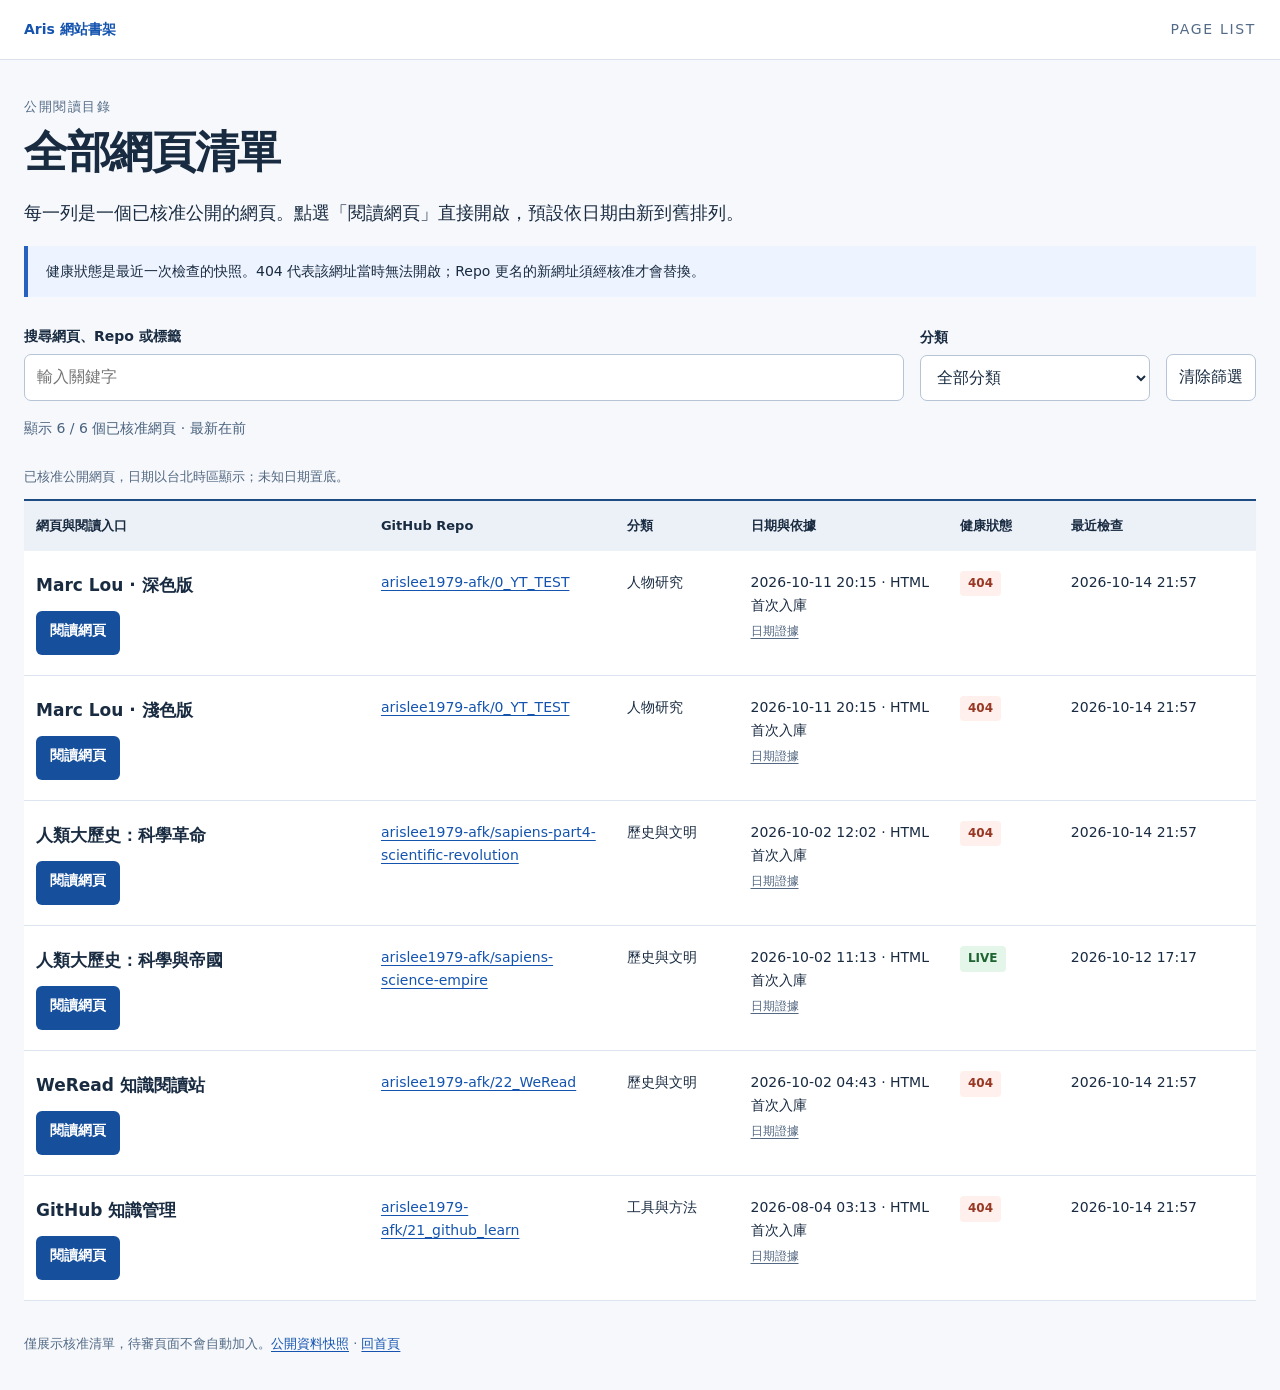
==== site/pages/index.html @ 9afb2fd7 "feat: publish approved Homer portal and readable page list" ====
<!doctype html>
<html lang="zh-Hant"><head><meta charset="utf-8"><meta name="viewport" content="width=device-width, initial-scale=1"><title>全部網頁清單 · Aris</title><meta name="description" content="Aris 已核准公開網頁清單。搜尋、分類與依日期排序的直接閱讀入口。"><link rel="stylesheet" href="list.css"><script src="list.js" defer></script></head>
<body><header><a class="brand" href="../">Aris 網站書架</a><span>PAGE LIST</span></header><main><p class="eyebrow">公開閱讀目錄</p><h1>全部網頁清單</h1><p class="intro">每一列是一個已核准公開的網頁。點選「閱讀網頁」直接開啟，預設依日期由新到舊排列。</p><p class="notice">健康狀態是最近一次檢查的快照。404 代表該網址當時無法開啟；Repo 更名的新網址須經核准才會替換。</p>
<form id="filters" role="search" hidden><div><label for="search">搜尋網頁、Repo 或標籤</label><input id="search" type="search" placeholder="輸入關鍵字" autocomplete="off"></div><div><label for="category">分類</label><select id="category"><option value="">全部分類</option><option value="人物研究">人物研究</option><option value="歷史與文明">歷史與文明</option><option value="工具與方法">工具與方法</option></select></div><button type="reset">清除篩選</button></form>
<p id="result-count" role="status" aria-live="polite">共 6 個已核准網頁 · 最新在前</p><noscript><p>所有網頁已列在下方；啟用 JavaScript 可使用搜尋與分類。</p></noscript>
<table><caption>已核准公開網頁，日期以台北時區顯示；未知日期置底。</caption><thead><tr><th scope="col">網頁與閱讀入口</th><th scope="col">GitHub Repo</th><th scope="col">分類</th><th scope="col">日期與依據</th><th scope="col">健康狀態</th><th scope="col">最近檢查</th></tr></thead><tbody><tr data-search="marc lou · 深色版 arislee1979-afk/0_yt_test 人物研究 0_yt_test" data-category="人物研究"><td data-label="網頁與閱讀入口"><span class="page-name">Marc Lou · 深色版</span><a class="read" href="https://arislee1979-afk.github.io/0_YT_TEST/topics/05_MarcLou/">閱讀網頁</a></td><td data-label="GitHub Repo"><a href="https://github.com/arislee1979-afk/0_YT_TEST">arislee1979-afk/0_YT_TEST</a></td><td data-label="分類">人物研究</td><td data-label="日期與依據">2026-10-11 20:15 · HTML 首次入庫<a class="date-source" href="https://github.com/arislee1979-afk/0_YT_TEST/commit/f6f92a53809fb03dbc75f42c75ab2aca6015bf27">日期證據</a></td><td data-label="健康狀態"><span class="badge broken">404</span></td><td data-label="最近檢查">2026-10-14 21:57</td></tr>
<tr data-search="marc lou · 淺色版 arislee1979-afk/0_yt_test 人物研究 0_yt_test" data-category="人物研究"><td data-label="網頁與閱讀入口"><span class="page-name">Marc Lou · 淺色版</span><a class="read" href="https://arislee1979-afk.github.io/0_YT_TEST/topics/05_MarcLou/index-light.html">閱讀網頁</a></td><td data-label="GitHub Repo"><a href="https://github.com/arislee1979-afk/0_YT_TEST">arislee1979-afk/0_YT_TEST</a></td><td data-label="分類">人物研究</td><td data-label="日期與依據">2026-10-11 20:15 · HTML 首次入庫<a class="date-source" href="https://github.com/arislee1979-afk/0_YT_TEST/commit/f6f92a53809fb03dbc75f42c75ab2aca6015bf27">日期證據</a></td><td data-label="健康狀態"><span class="badge broken">404</span></td><td data-label="最近檢查">2026-10-14 21:57</td></tr>
<tr data-search="人類大歷史：科學革命 arislee1979-afk/sapiens-part4-scientific-revolution 歷史與文明 sapiens-part4-scientific-revolution" data-category="歷史與文明"><td data-label="網頁與閱讀入口"><span class="page-name">人類大歷史：科學革命</span><a class="read" href="https://arislee1979-afk.github.io/sapiens-part4-scientific-revolution/">閱讀網頁</a></td><td data-label="GitHub Repo"><a href="https://github.com/arislee1979-afk/sapiens-part4-scientific-revolution">arislee1979-afk/sapiens-part4-scientific-revolution</a></td><td data-label="分類">歷史與文明</td><td data-label="日期與依據">2026-10-02 12:02 · HTML 首次入庫<a class="date-source" href="https://github.com/arislee1979-afk/sapiens-part4-scientific-revolution/commit/f8bca26d2fed0935986dd157a1d9cacaa3acb0af">日期證據</a></td><td data-label="健康狀態"><span class="badge broken">404</span></td><td data-label="最近檢查">2026-10-14 21:57</td></tr>
<tr data-search="人類大歷史：科學與帝國 arislee1979-afk/sapiens-science-empire 歷史與文明 sapiens-science-empire" data-category="歷史與文明"><td data-label="網頁與閱讀入口"><span class="page-name">人類大歷史：科學與帝國</span><a class="read" href="https://arislee1979-afk.github.io/sapiens-science-empire/">閱讀網頁</a></td><td data-label="GitHub Repo"><a href="https://github.com/arislee1979-afk/sapiens-science-empire">arislee1979-afk/sapiens-science-empire</a></td><td data-label="分類">歷史與文明</td><td data-label="日期與依據">2026-10-02 11:13 · HTML 首次入庫<a class="date-source" href="https://github.com/arislee1979-afk/sapiens-science-empire/commit/c4164cab930c4033fac305747f57aa6f249437af">日期證據</a></td><td data-label="健康狀態"><span class="badge live">LIVE</span></td><td data-label="最近檢查">2026-10-12 17:17</td></tr>
<tr data-search="weread 知識閱讀站 arislee1979-afk/22_weread 歷史與文明 22_weread" data-category="歷史與文明"><td data-label="網頁與閱讀入口"><span class="page-name">WeRead 知識閱讀站</span><a class="read" href="https://arislee1979-afk.github.io/22_WeRead/">閱讀網頁</a></td><td data-label="GitHub Repo"><a href="https://github.com/arislee1979-afk/22_WeRead">arislee1979-afk/22_WeRead</a></td><td data-label="分類">歷史與文明</td><td data-label="日期與依據">2026-10-02 04:43 · HTML 首次入庫<a class="date-source" href="https://github.com/arislee1979-afk/22_WeRead/commit/1f5d7df08e00f5a6edb0f6ac78481fff6931fe77">日期證據</a></td><td data-label="健康狀態"><span class="badge broken">404</span></td><td data-label="最近檢查">2026-10-14 21:57</td></tr>
<tr data-search="github 知識管理 arislee1979-afk/21_github_learn 工具與方法 21_github_learn" data-category="工具與方法"><td data-label="網頁與閱讀入口"><span class="page-name">GitHub 知識管理</span><a class="read" href="https://arislee1979-afk.github.io/21_github_learn/">閱讀網頁</a></td><td data-label="GitHub Repo"><a href="https://github.com/arislee1979-afk/21_github_learn">arislee1979-afk/21_github_learn</a></td><td data-label="分類">工具與方法</td><td data-label="日期與依據">2026-08-04 03:13 · HTML 首次入庫<a class="date-source" href="https://github.com/arislee1979-afk/21_github_learn/commit/5637c68a1af1936934fce58467bfdb6370991858">日期證據</a></td><td data-label="健康狀態"><span class="badge broken">404</span></td><td data-label="最近檢查">2026-10-14 21:57</td></tr></tbody></table><p id="empty" hidden>找不到符合條件的網頁，請調整關鍵字或分類。</p><footer>僅展示核准清單，待審頁面不會自動加入。<a href="../sites.json">公開資料快照</a> · <a href="../">回首頁</a></footer></main></body></html>
---- site/pages/list.css ----
*{box-sizing:border-box}body{margin:0;background:#f6f8fb;color:#192b41;font-family:system-ui,-apple-system,"Noto Sans TC",sans-serif;line-height:1.65}a{color:#1454af;text-underline-offset:3px}a:focus-visible,input:focus-visible,select:focus-visible,button:focus-visible{outline:3px solid #ffb53b;outline-offset:3px}[hidden]{display:none!important}header{background:#fff;border-bottom:1px solid #d9e1ed;padding:18px max(24px,calc((100vw - 1280px)/2));display:flex;justify-content:space-between;gap:16px;font-size:14px}.brand{font-weight:750;text-decoration:none}header span,.eyebrow{color:#536b87;letter-spacing:.12em}main{max-width:1328px;margin:auto;padding:36px 24px}h1{font-size:clamp(30px,4vw,44px);line-height:1.2;margin:8px 0 20px;letter-spacing:-.03em}.eyebrow{margin:0;font-size:13px}.intro{font-size:18px;max-width:860px}.notice{padding:14px 18px;background:#edf3ff;border-left:4px solid #2761c0;font-size:14px}form{display:grid;grid-template-columns:1fr 230px auto;gap:16px;align-items:end;margin:28px 0 16px}label{display:block;font-weight:650;font-size:14px;margin-bottom:6px}input,select,button{font:inherit;min-height:46px;border:1px solid #b6c4d6;border-radius:7px;background:white;padding:9px 12px;color:inherit}input,select{width:100%}button{cursor:pointer}#result-count{font-size:14px;color:#49617e}table{border-collapse:collapse;width:100%;background:white;table-layout:fixed;border-top:2px solid #1e4b82}caption{text-align:left;font-size:13px;color:#526781;padding:12px 0}th{text-align:left;background:#ecf1f8;padding:14px 12px;font-size:13px}td{border-bottom:1px solid #dce4ef;padding:20px 12px;vertical-align:top;overflow-wrap:anywhere;font-size:14px}th:first-child{width:28%}th:nth-child(2){width:20%}th:nth-child(3){width:10%}th:nth-child(4){width:17%}th:nth-child(5){width:9%}th:nth-child(6){width:16%}.page-name{font-size:17px;font-weight:750;display:block;margin-bottom:12px}.read{display:inline-block;background:#164f9c;color:white;border-radius:6px;padding:8px 14px;text-decoration:none;font-weight:650;min-height:44px}.date-source{display:block;font-size:12px;color:#526781;margin-top:5px}.badge{display:inline-block;border-radius:4px;padding:3px 8px;font-weight:750;font-size:12px;background:#eff1f5;color:#42536a}.badge.live{background:#e4f5e9;color:#1d6431}.badge.broken{background:#fff0ed;color:#983824}footer{margin-top:32px;font-size:13px;color:#536b87}#empty{padding:32px;background:white;border:1px solid #dce4ef}@media(max-width:700px){header{padding:16px 20px}main{padding:28px 20px}form{grid-template-columns:1fr;gap:12px}button{justify-self:start}.intro{font-size:16px}table,tbody{display:block}thead{position:absolute;width:1px;height:1px;overflow:hidden;clip-path:inset(50%)}tr{display:grid;grid-template-columns:1fr 1fr;border-bottom:1px solid #c9d5e5;padding:18px 16px;gap:14px;background:white}td{display:block;border:0;padding:0;font-size:13px;min-width:0}td::before{content:attr(data-label);display:block;color:#5b708c;font-size:12px;margin-bottom:4px}td:first-child,td:nth-child(2){grid-column:1/-1}td:first-child::before{display:none}.page-name{font-size:18px}.read{padding:9px 16px}caption{display:block}table{border-top:2px solid #1e4b82}.notice{padding:12px 14px}footer{line-height:1.9}}
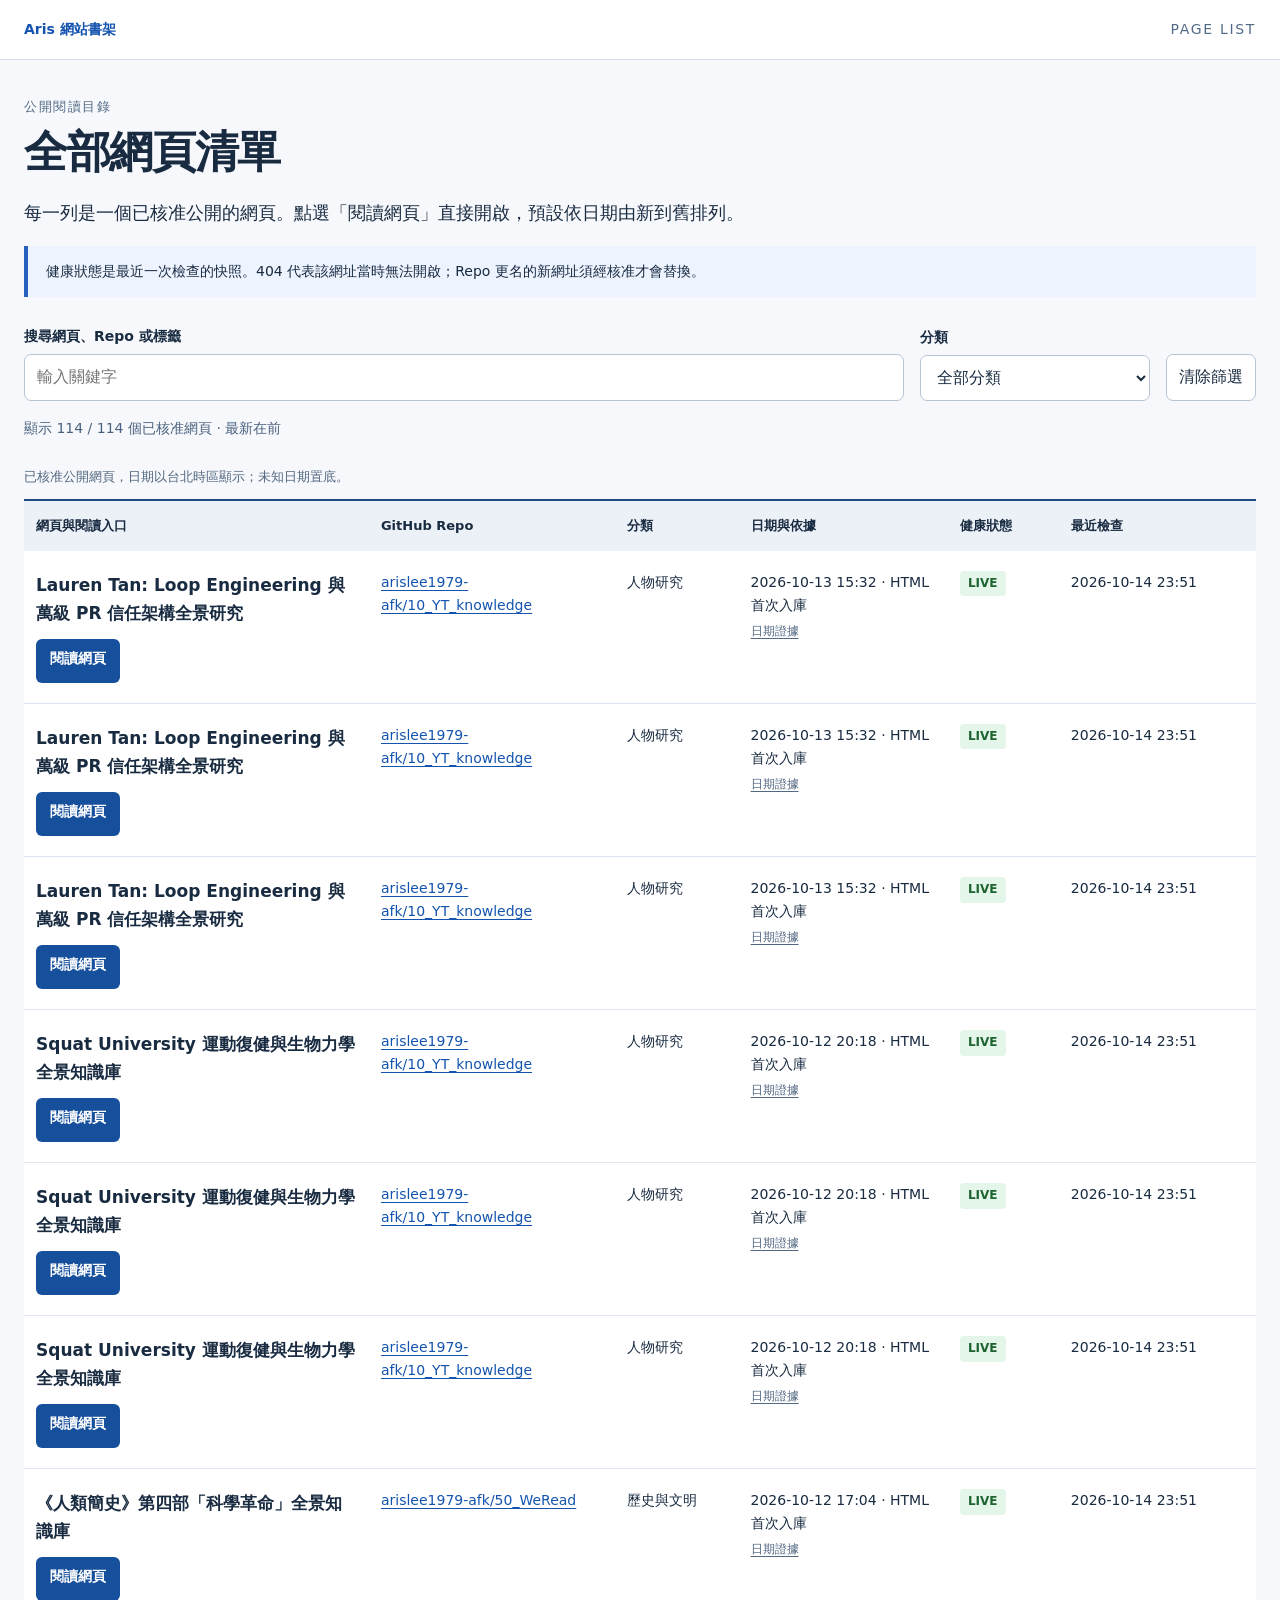
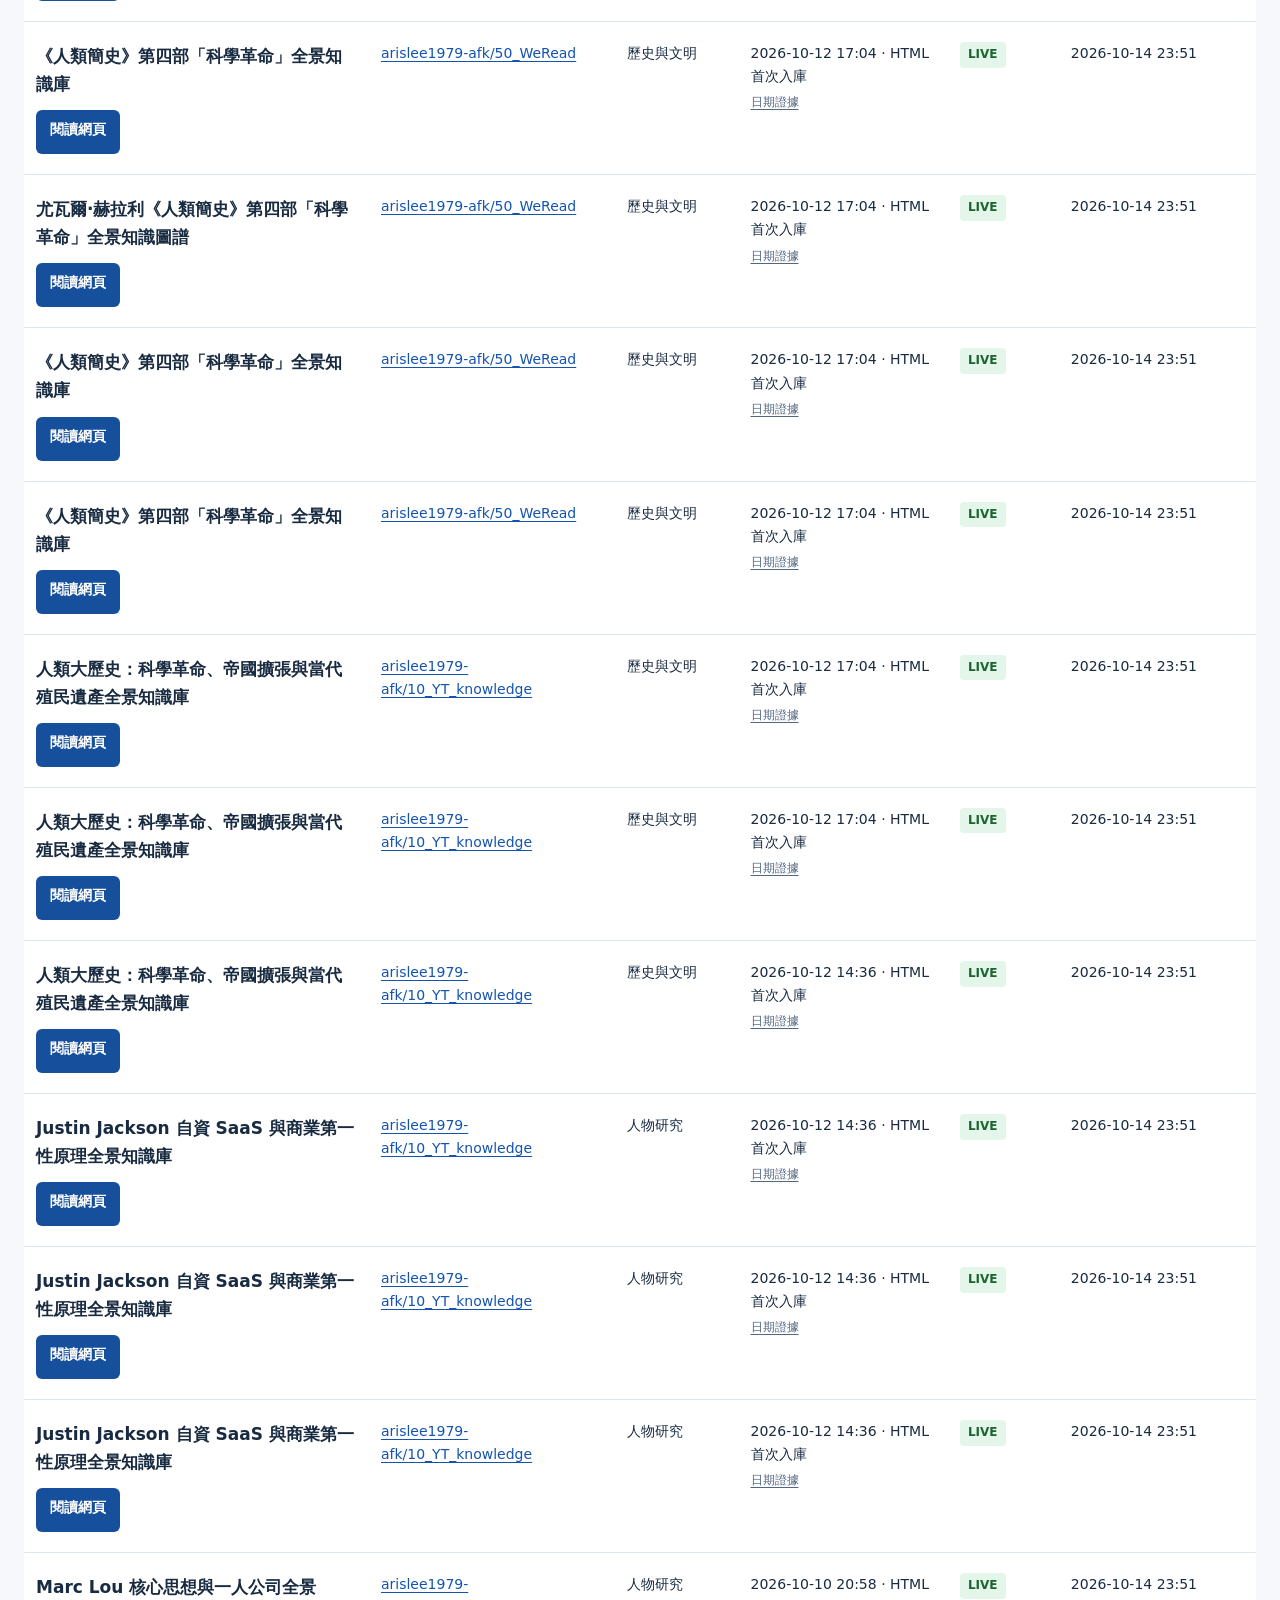
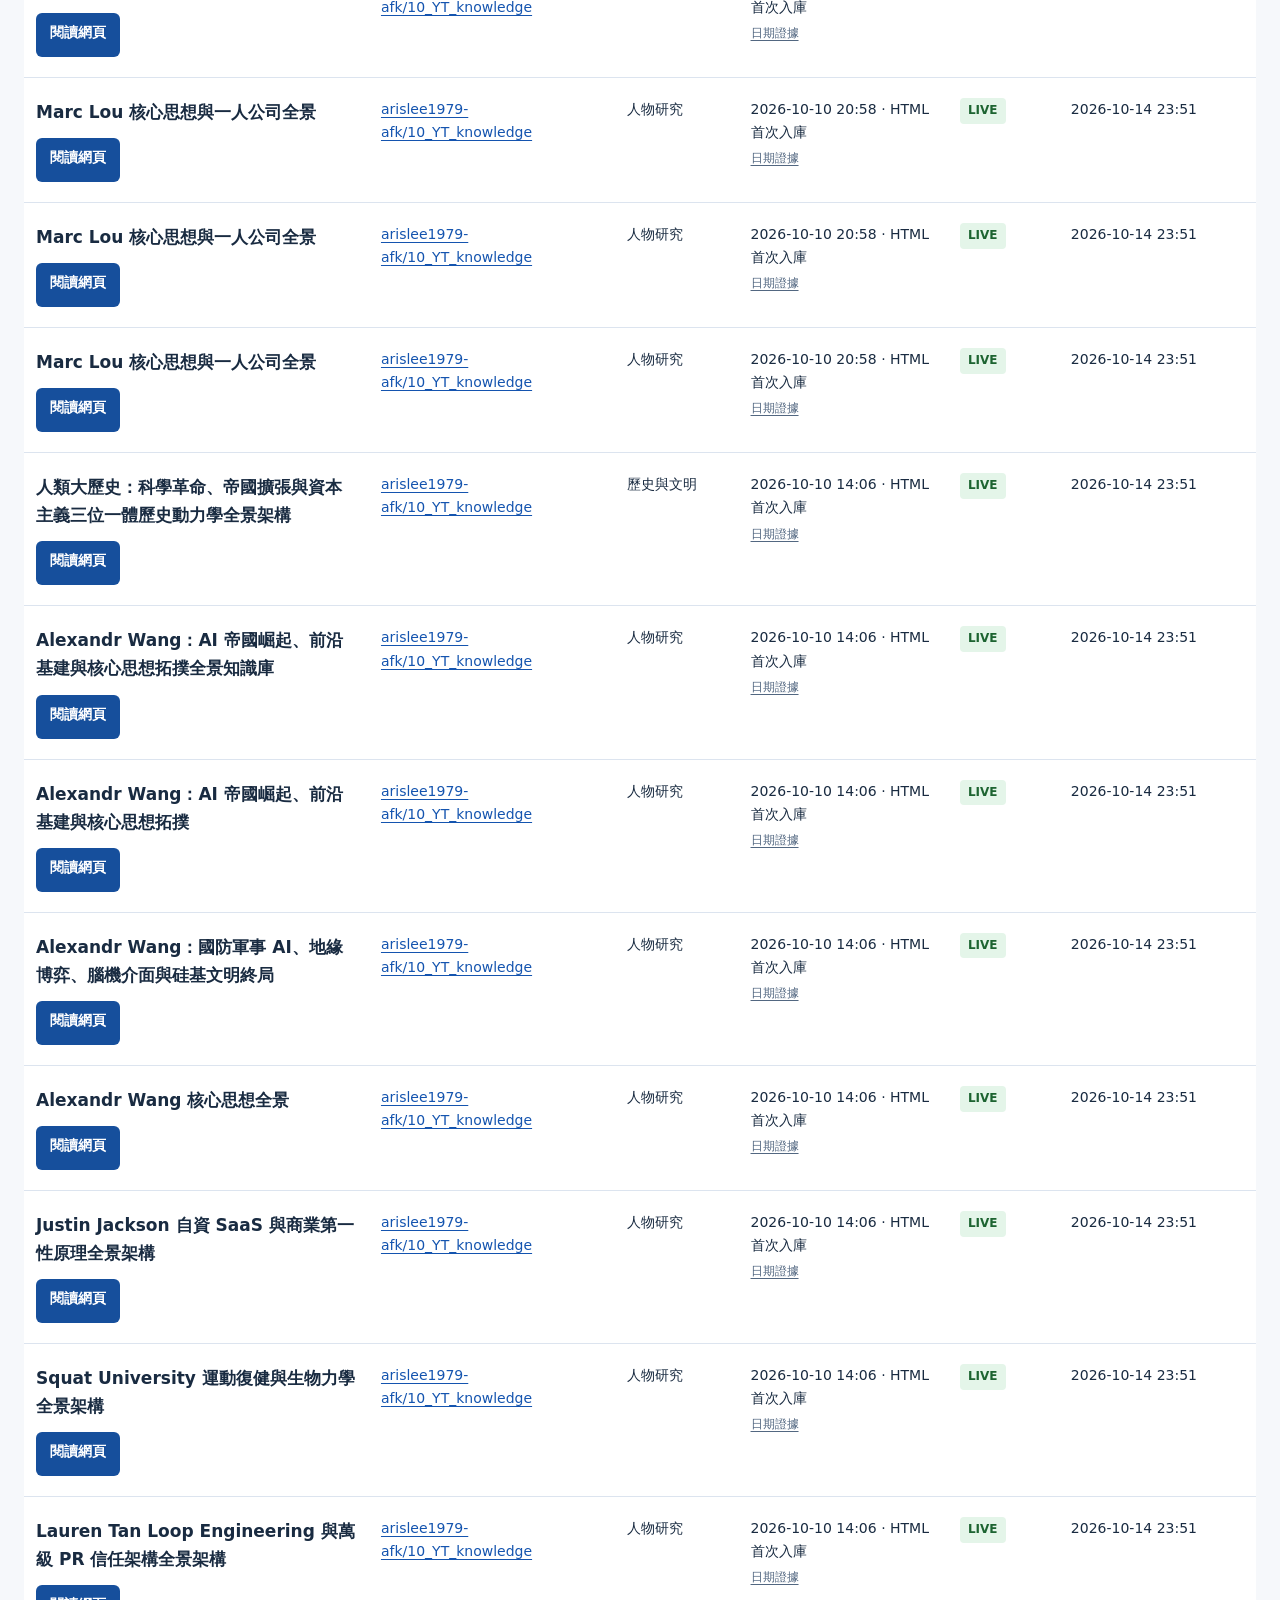
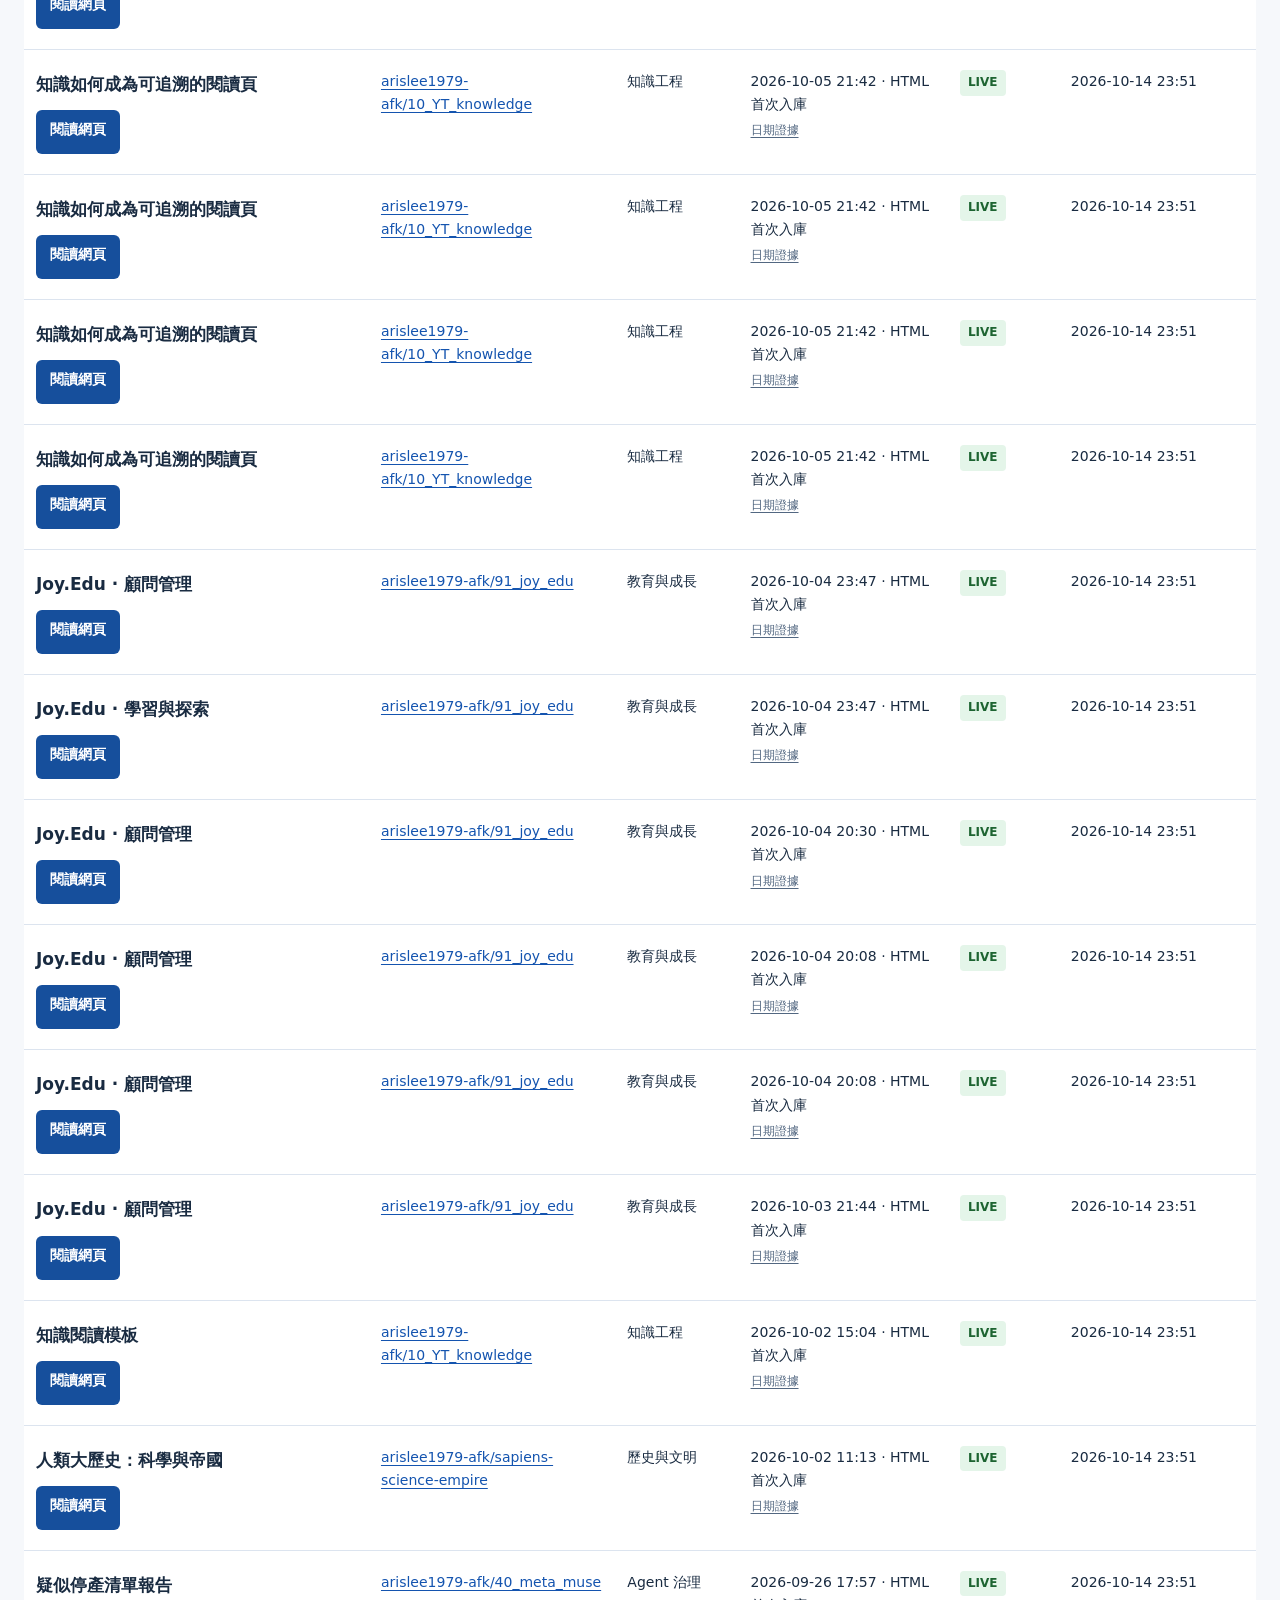
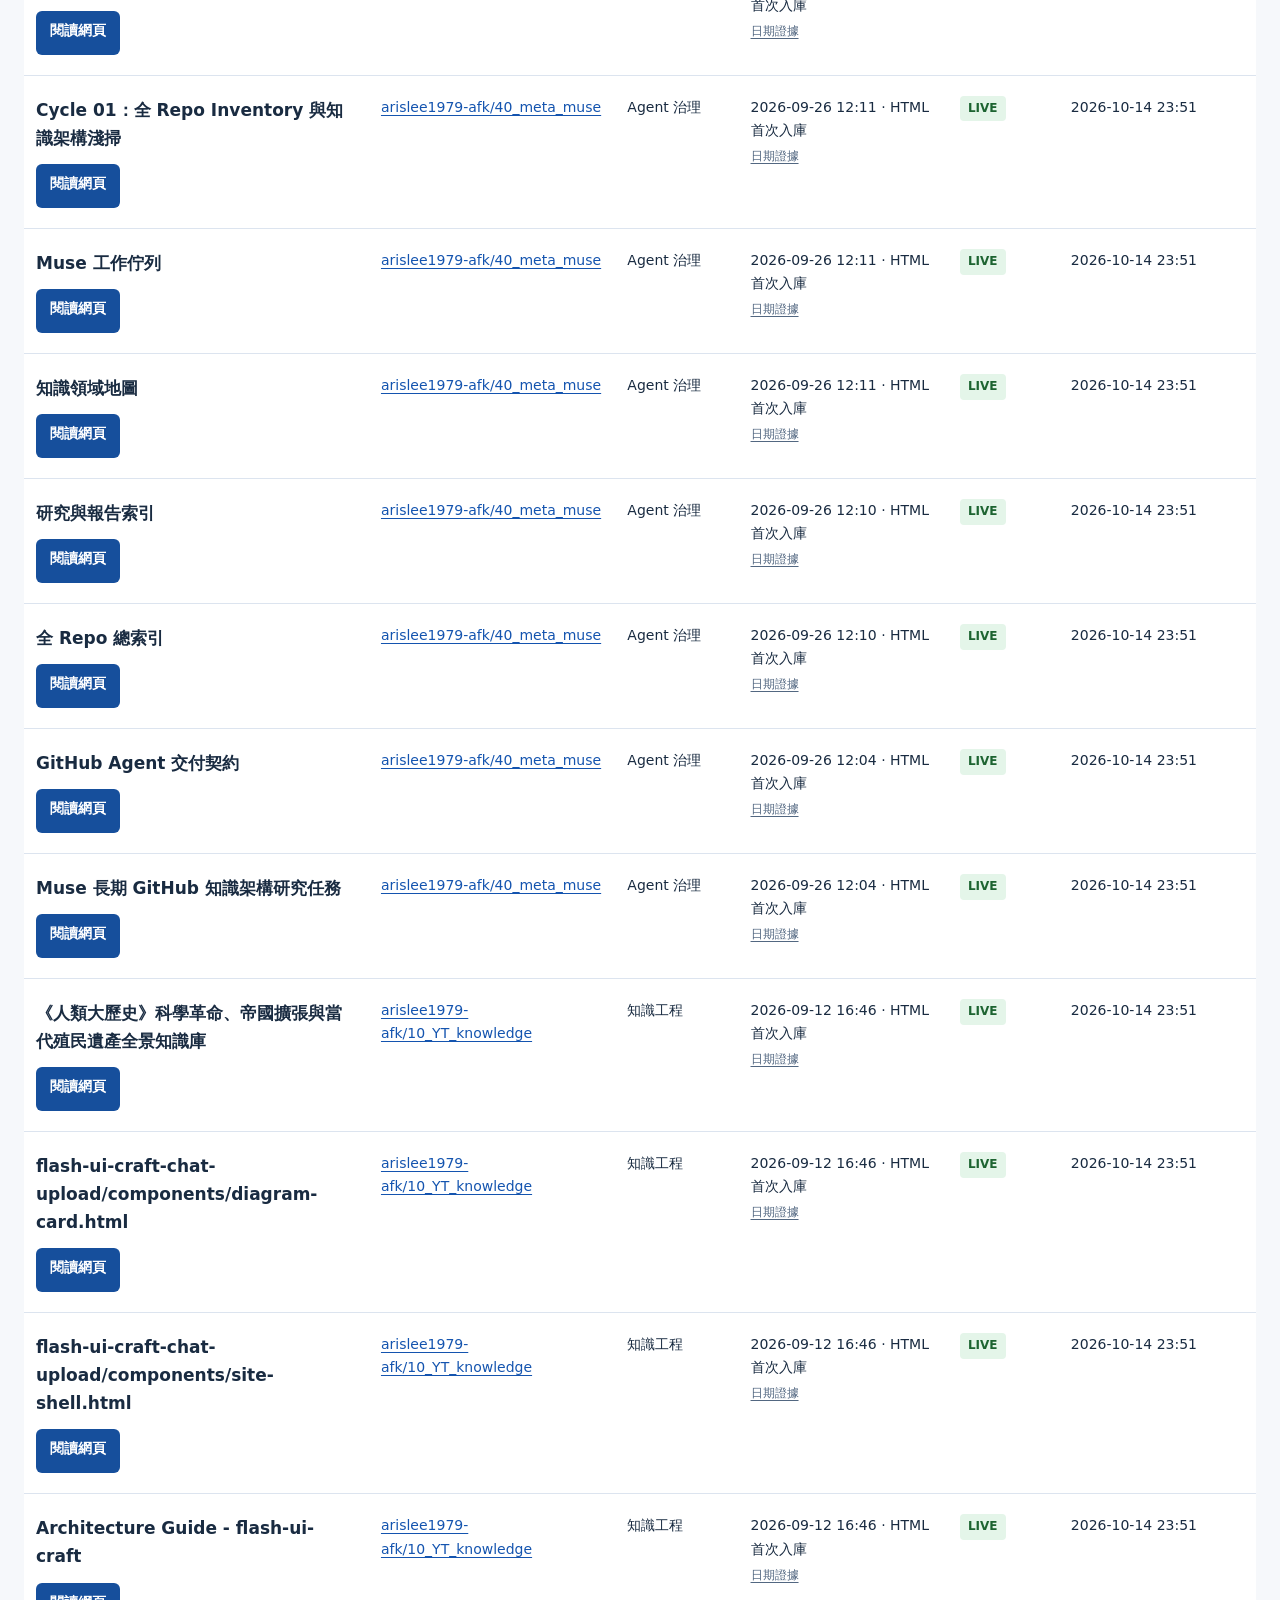
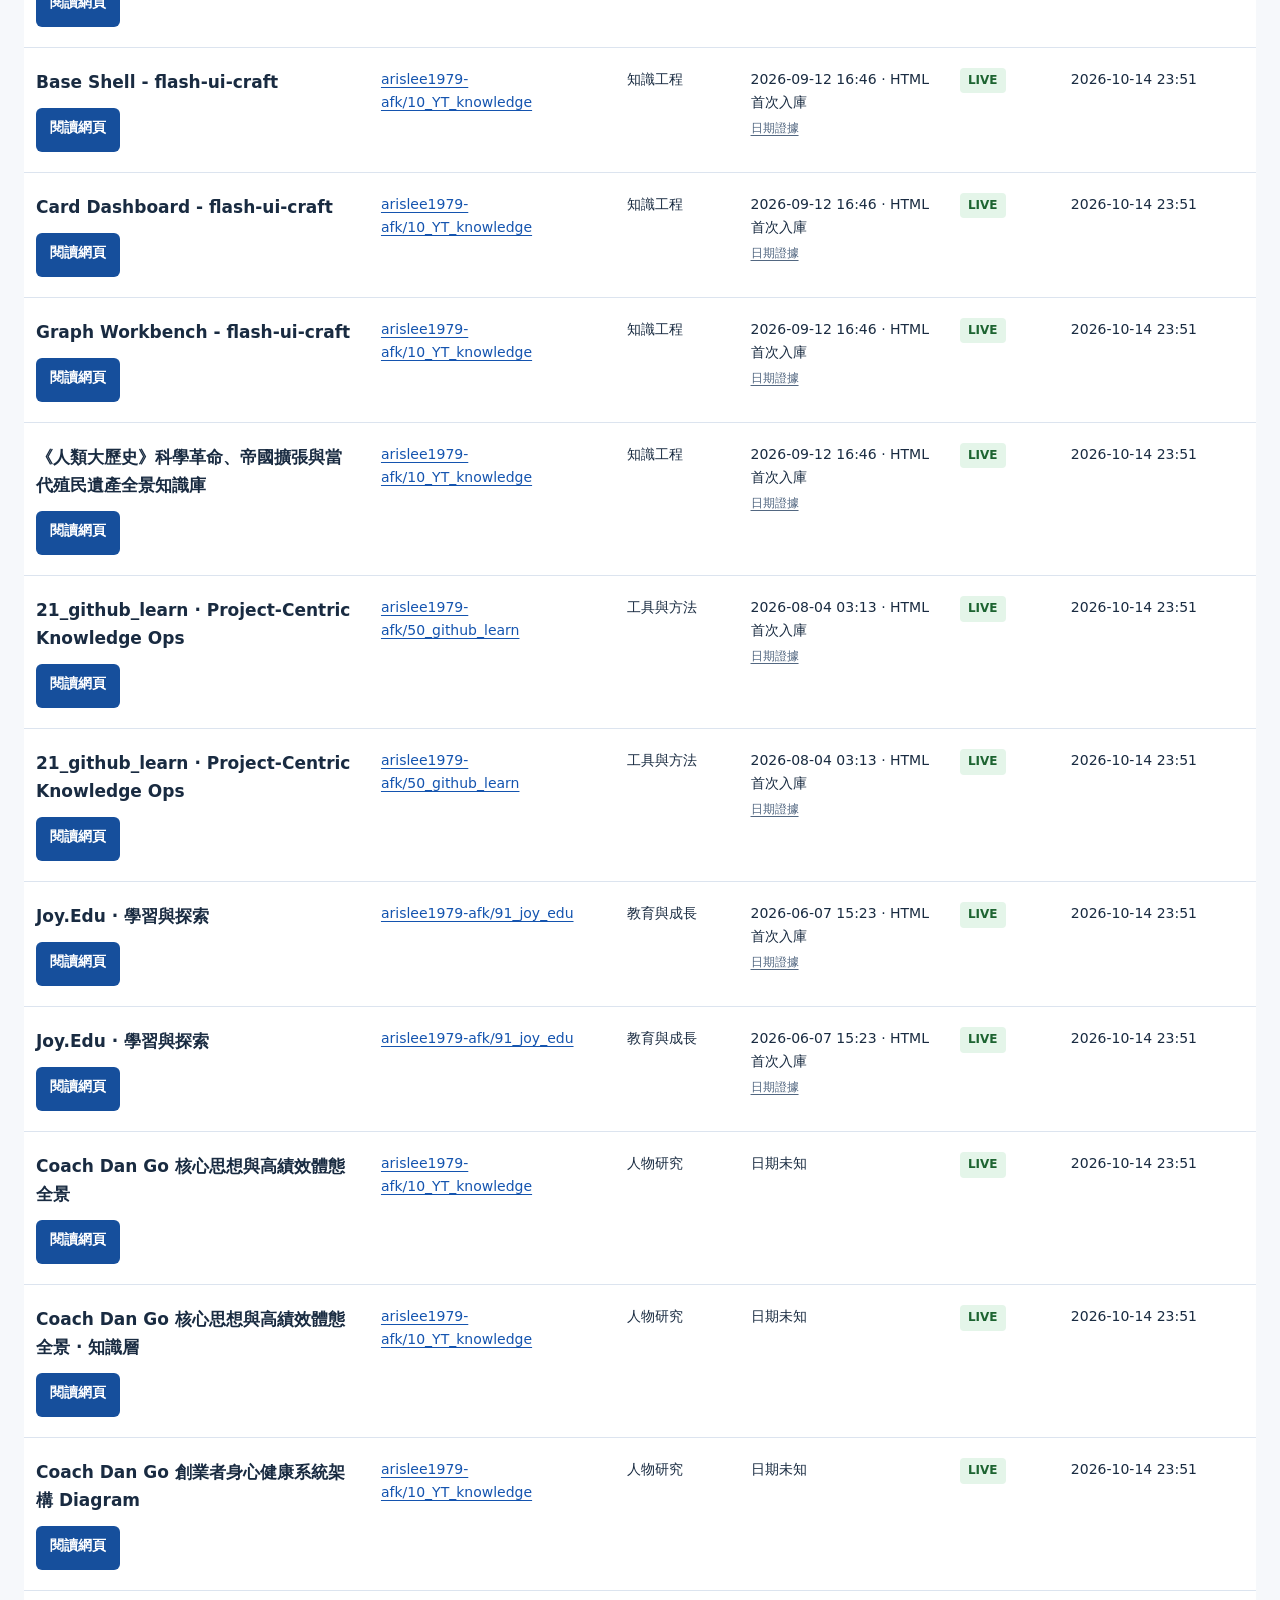
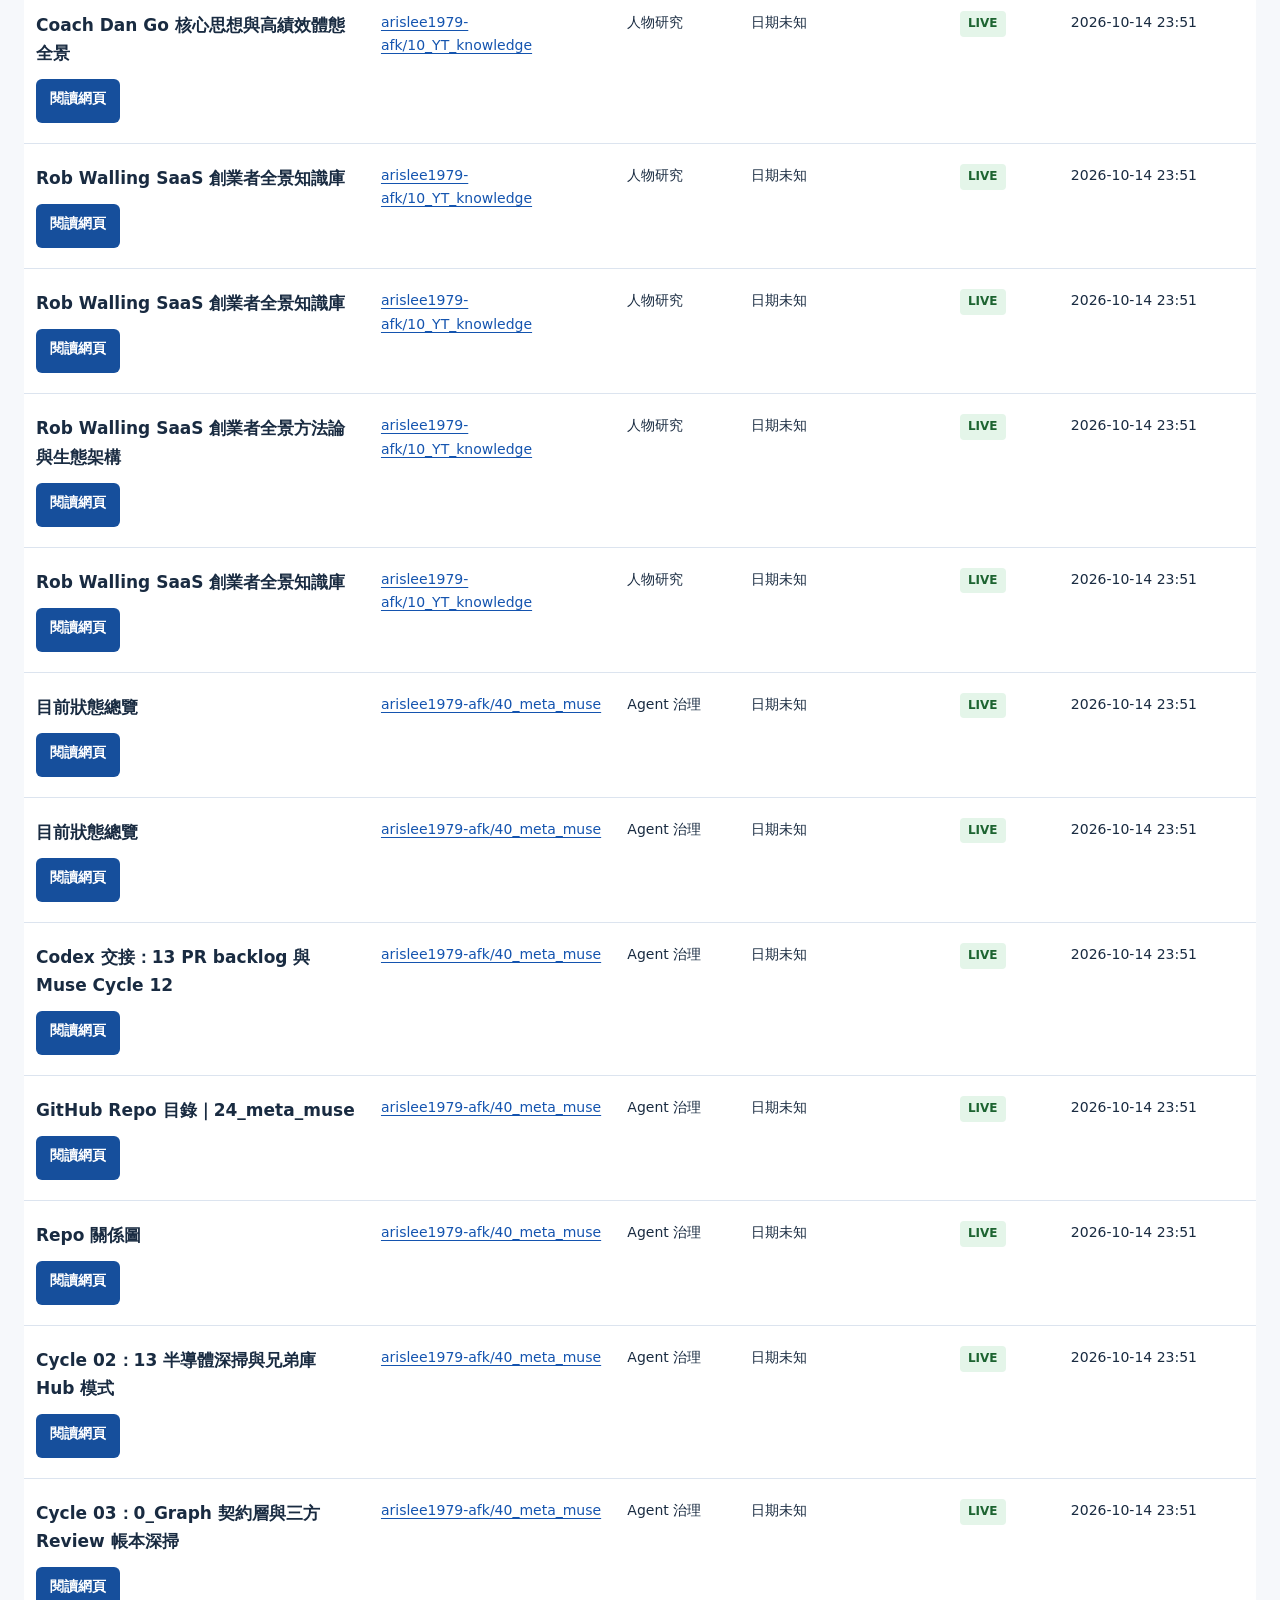
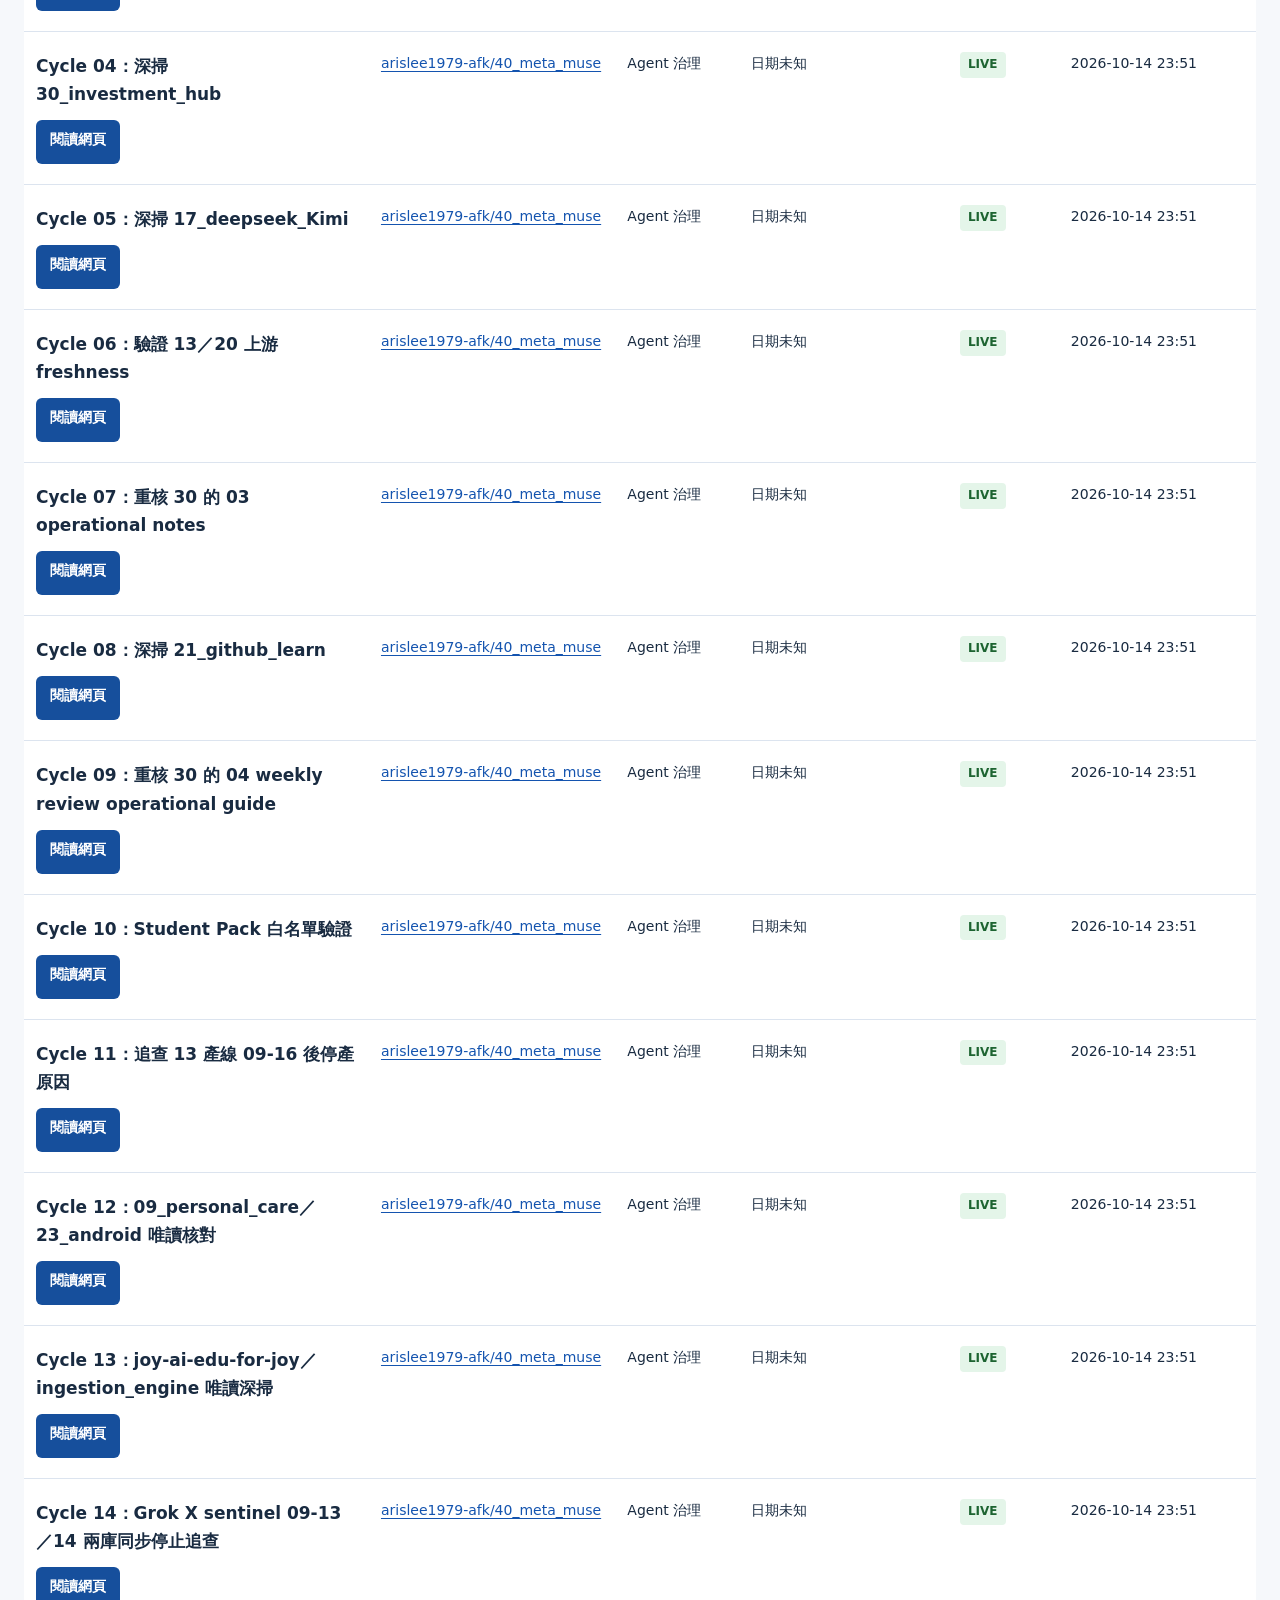
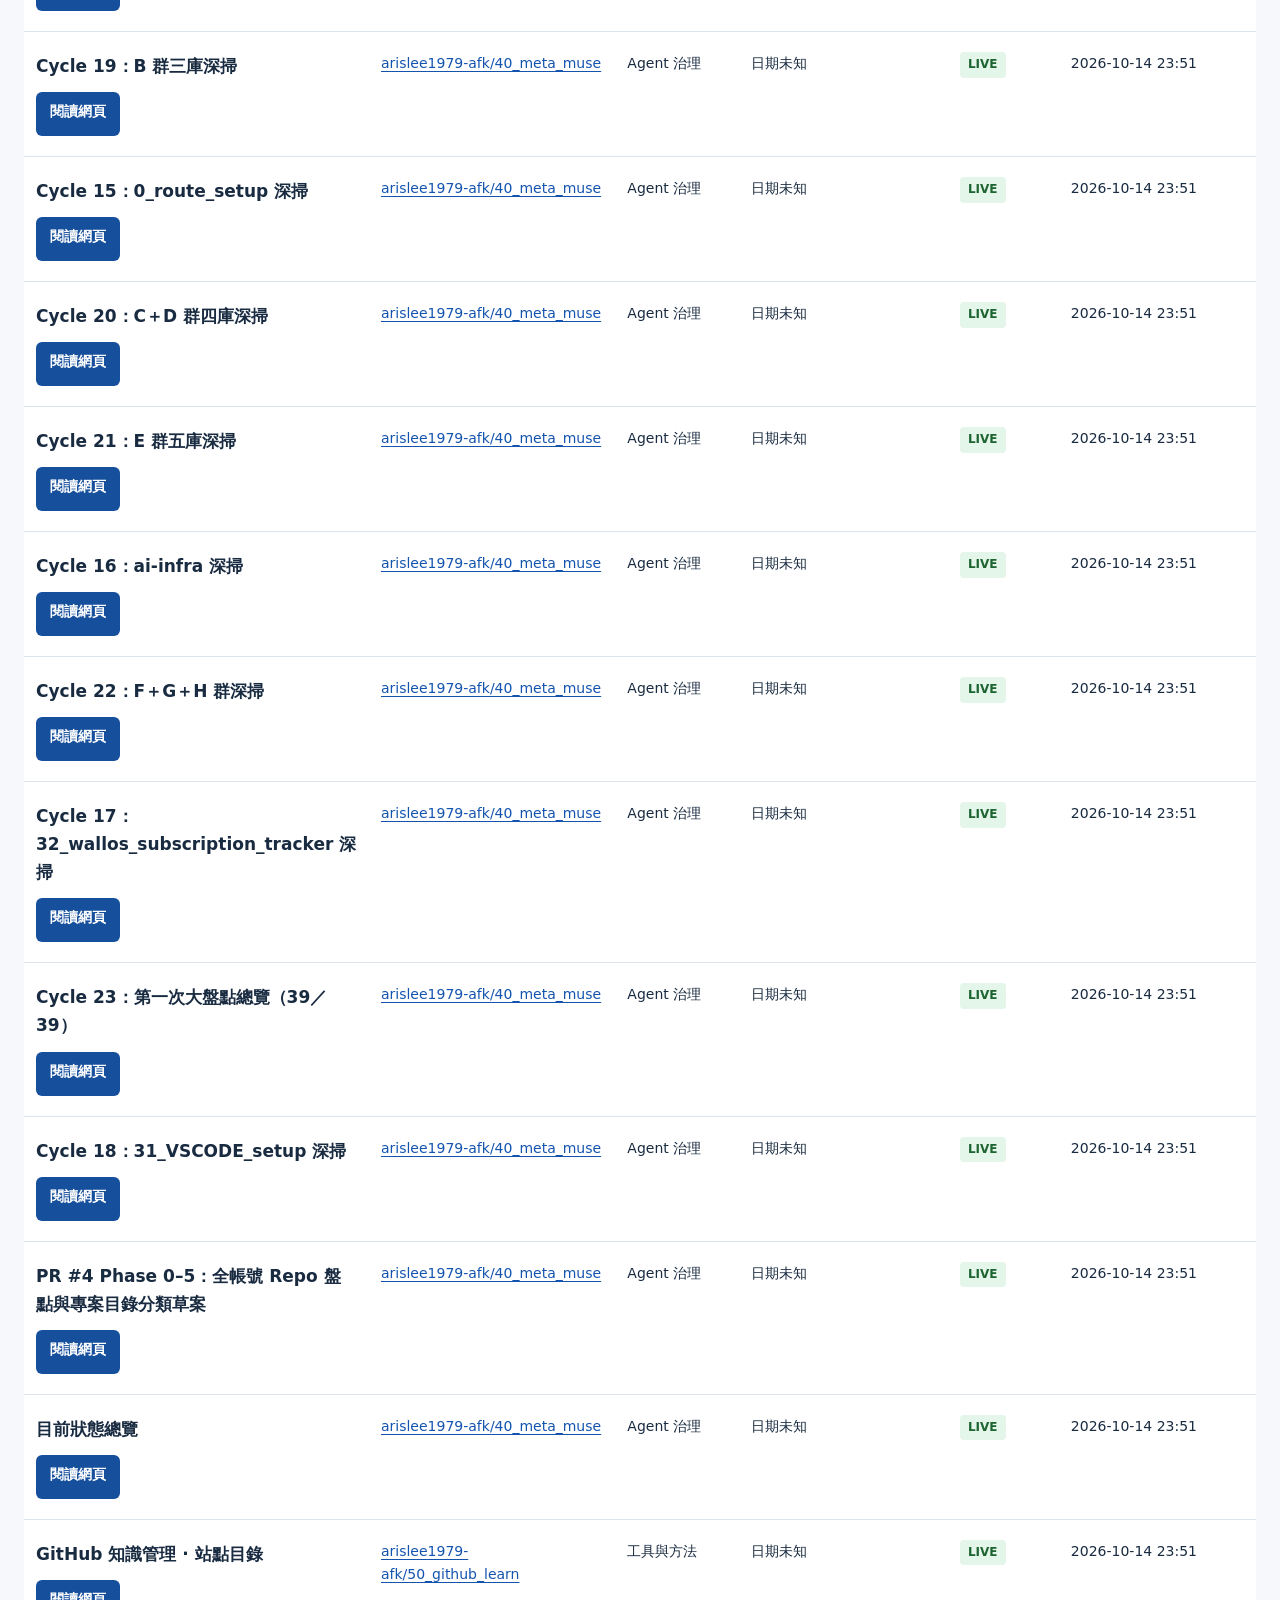
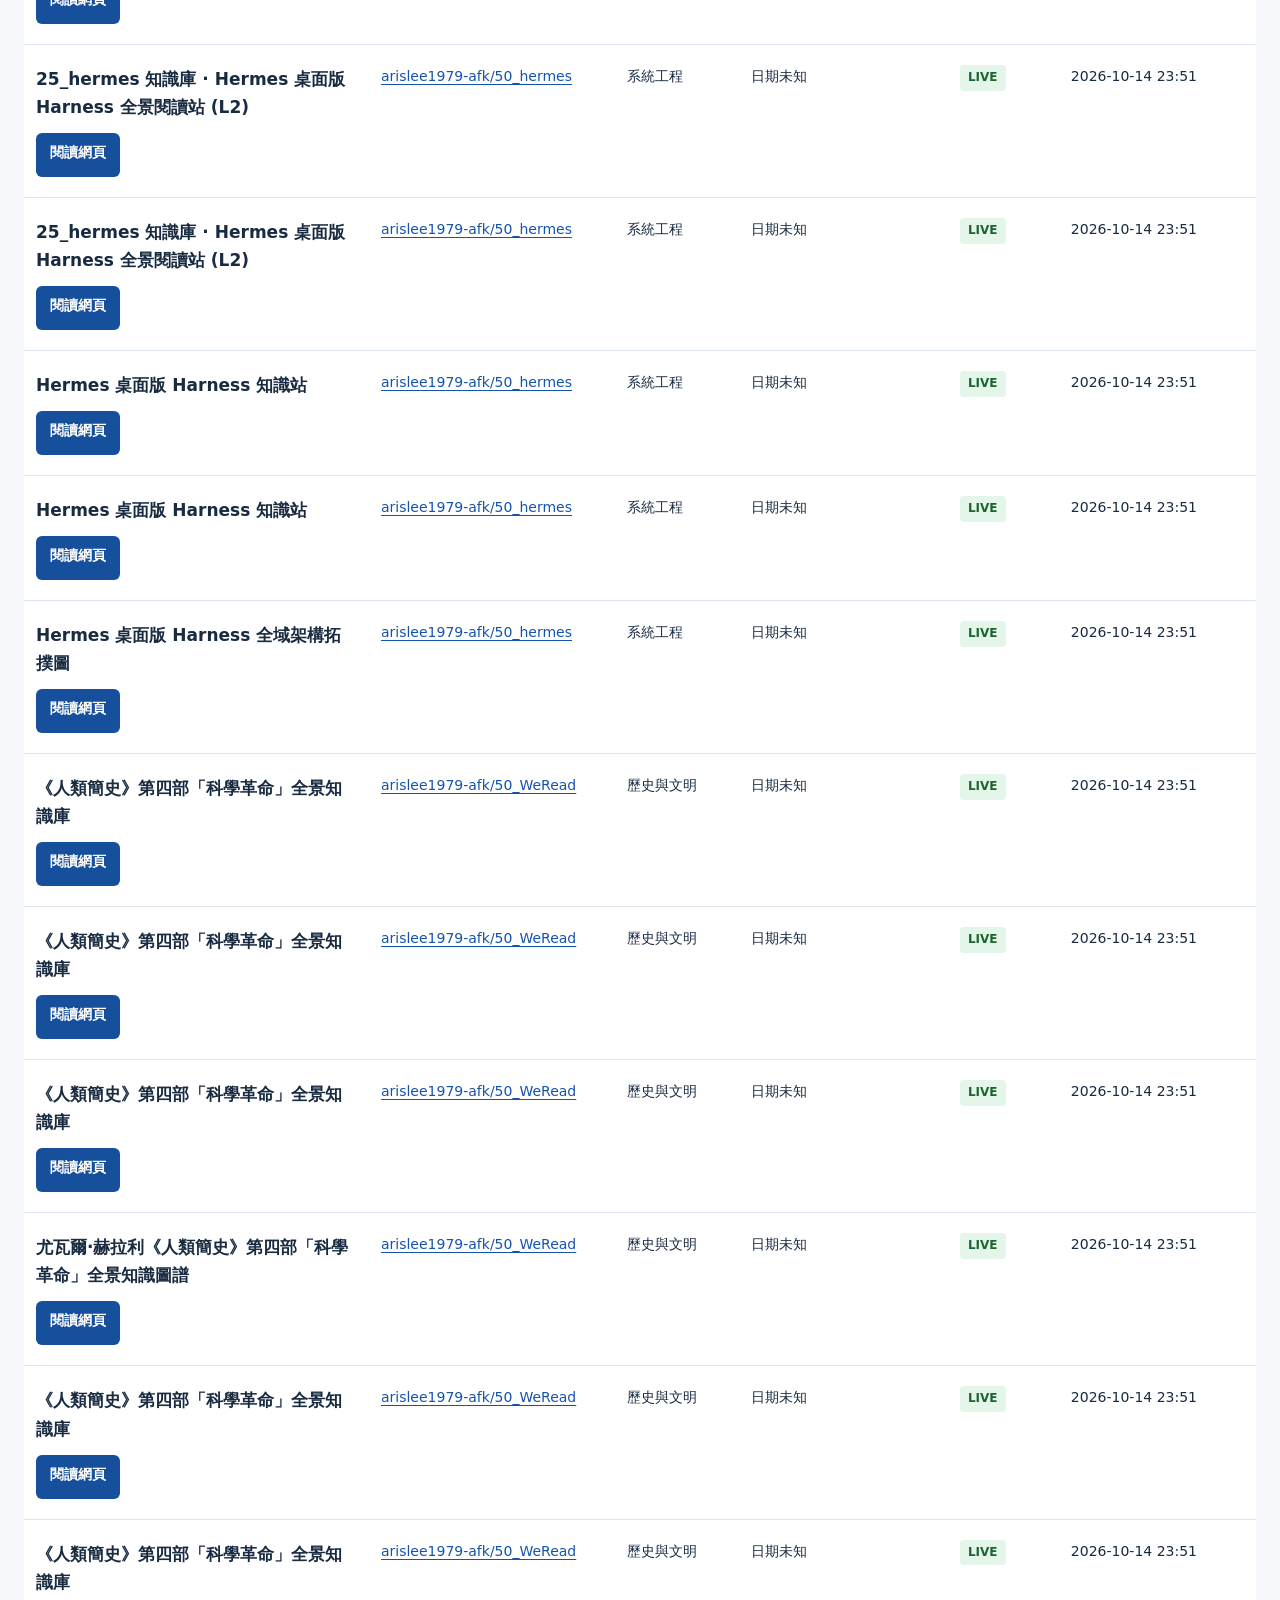
==== commit 8ef6d44a: "feat: sync full catalog with 114 approved live pages" ====
--- a/site/pages/index.html
+++ b/site/pages/index.html
@@ -1,11 +1,119 @@
 <!doctype html>
 <html lang="zh-Hant"><head><meta charset="utf-8"><meta name="viewport" content="width=device-width, initial-scale=1"><title>全部網頁清單 · Aris</title><meta name="description" content="Aris 已核准公開網頁清單。搜尋、分類與依日期排序的直接閱讀入口。"><link rel="stylesheet" href="list.css"><script src="list.js" defer></script></head>
 <body><header><a class="brand" href="../">Aris 網站書架</a><span>PAGE LIST</span></header><main><p class="eyebrow">公開閱讀目錄</p><h1>全部網頁清單</h1><p class="intro">每一列是一個已核准公開的網頁。點選「閱讀網頁」直接開啟，預設依日期由新到舊排列。</p><p class="notice">健康狀態是最近一次檢查的快照。404 代表該網址當時無法開啟；Repo 更名的新網址須經核准才會替換。</p>
-<form id="filters" role="search" hidden><div><label for="search">搜尋網頁、Repo 或標籤</label><input id="search" type="search" placeholder="輸入關鍵字" autocomplete="off"></div><div><label for="category">分類</label><select id="category"><option value="">全部分類</option><option value="人物研究">人物研究</option><option value="歷史與文明">歷史與文明</option><option value="工具與方法">工具與方法</option></select></div><button type="reset">清除篩選</button></form>
-<p id="result-count" role="status" aria-live="polite">共 6 個已核准網頁 · 最新在前</p><noscript><p>所有網頁已列在下方；啟用 JavaScript 可使用搜尋與分類。</p></noscript>
-<table><caption>已核准公開網頁，日期以台北時區顯示；未知日期置底。</caption><thead><tr><th scope="col">網頁與閱讀入口</th><th scope="col">GitHub Repo</th><th scope="col">分類</th><th scope="col">日期與依據</th><th scope="col">健康狀態</th><th scope="col">最近檢查</th></tr></thead><tbody><tr data-search="marc lou · 深色版 arislee1979-afk/0_yt_test 人物研究 0_yt_test" data-category="人物研究"><td data-label="網頁與閱讀入口"><span class="page-name">Marc Lou · 深色版</span><a class="read" href="https://arislee1979-afk.github.io/0_YT_TEST/topics/05_MarcLou/">閱讀網頁</a></td><td data-label="GitHub Repo"><a href="https://github.com/arislee1979-afk/0_YT_TEST">arislee1979-afk/0_YT_TEST</a></td><td data-label="分類">人物研究</td><td data-label="日期與依據">2026-10-11 20:15 · HTML 首次入庫<a class="date-source" href="https://github.com/arislee1979-afk/0_YT_TEST/commit/f6f92a53809fb03dbc75f42c75ab2aca6015bf27">日期證據</a></td><td data-label="健康狀態"><span class="badge broken">404</span></td><td data-label="最近檢查">2026-10-14 21:57</td></tr>
-<tr data-search="marc lou · 淺色版 arislee1979-afk/0_yt_test 人物研究 0_yt_test" data-category="人物研究"><td data-label="網頁與閱讀入口"><span class="page-name">Marc Lou · 淺色版</span><a class="read" href="https://arislee1979-afk.github.io/0_YT_TEST/topics/05_MarcLou/index-light.html">閱讀網頁</a></td><td data-label="GitHub Repo"><a href="https://github.com/arislee1979-afk/0_YT_TEST">arislee1979-afk/0_YT_TEST</a></td><td data-label="分類">人物研究</td><td data-label="日期與依據">2026-10-11 20:15 · HTML 首次入庫<a class="date-source" href="https://github.com/arislee1979-afk/0_YT_TEST/commit/f6f92a53809fb03dbc75f42c75ab2aca6015bf27">日期證據</a></td><td data-label="健康狀態"><span class="badge broken">404</span></td><td data-label="最近檢查">2026-10-14 21:57</td></tr>
-<tr data-search="人類大歷史：科學革命 arislee1979-afk/sapiens-part4-scientific-revolution 歷史與文明 sapiens-part4-scientific-revolution" data-category="歷史與文明"><td data-label="網頁與閱讀入口"><span class="page-name">人類大歷史：科學革命</span><a class="read" href="https://arislee1979-afk.github.io/sapiens-part4-scientific-revolution/">閱讀網頁</a></td><td data-label="GitHub Repo"><a href="https://github.com/arislee1979-afk/sapiens-part4-scientific-revolution">arislee1979-afk/sapiens-part4-scientific-revolution</a></td><td data-label="分類">歷史與文明</td><td data-label="日期與依據">2026-10-02 12:02 · HTML 首次入庫<a class="date-source" href="https://github.com/arislee1979-afk/sapiens-part4-scientific-revolution/commit/f8bca26d2fed0935986dd157a1d9cacaa3acb0af">日期證據</a></td><td data-label="健康狀態"><span class="badge broken">404</span></td><td data-label="最近檢查">2026-10-14 21:57</td></tr>
-<tr data-search="人類大歷史：科學與帝國 arislee1979-afk/sapiens-science-empire 歷史與文明 sapiens-science-empire" data-category="歷史與文明"><td data-label="網頁與閱讀入口"><span class="page-name">人類大歷史：科學與帝國</span><a class="read" href="https://arislee1979-afk.github.io/sapiens-science-empire/">閱讀網頁</a></td><td data-label="GitHub Repo"><a href="https://github.com/arislee1979-afk/sapiens-science-empire">arislee1979-afk/sapiens-science-empire</a></td><td data-label="分類">歷史與文明</td><td data-label="日期與依據">2026-10-02 11:13 · HTML 首次入庫<a class="date-source" href="https://github.com/arislee1979-afk/sapiens-science-empire/commit/c4164cab930c4033fac305747f57aa6f249437af">日期證據</a></td><td data-label="健康狀態"><span class="badge live">LIVE</span></td><td data-label="最近檢查">2026-10-12 17:17</td></tr>
-<tr data-search="weread 知識閱讀站 arislee1979-afk/22_weread 歷史與文明 22_weread" data-category="歷史與文明"><td data-label="網頁與閱讀入口"><span class="page-name">WeRead 知識閱讀站</span><a class="read" href="https://arislee1979-afk.github.io/22_WeRead/">閱讀網頁</a></td><td data-label="GitHub Repo"><a href="https://github.com/arislee1979-afk/22_WeRead">arislee1979-afk/22_WeRead</a></td><td data-label="分類">歷史與文明</td><td data-label="日期與依據">2026-10-02 04:43 · HTML 首次入庫<a class="date-source" href="https://github.com/arislee1979-afk/22_WeRead/commit/1f5d7df08e00f5a6edb0f6ac78481fff6931fe77">日期證據</a></td><td data-label="健康狀態"><span class="badge broken">404</span></td><td data-label="最近檢查">2026-10-14 21:57</td></tr>
-<tr data-search="github 知識管理 arislee1979-afk/21_github_learn 工具與方法 21_github_learn" data-category="工具與方法"><td data-label="網頁與閱讀入口"><span class="page-name">GitHub 知識管理</span><a class="read" href="https://arislee1979-afk.github.io/21_github_learn/">閱讀網頁</a></td><td data-label="GitHub Repo"><a href="https://github.com/arislee1979-afk/21_github_learn">arislee1979-afk/21_github_learn</a></td><td data-label="分類">工具與方法</td><td data-label="日期與依據">2026-08-04 03:13 · HTML 首次入庫<a class="date-source" href="https://github.com/arislee1979-afk/21_github_learn/commit/5637c68a1af1936934fce58467bfdb6370991858">日期證據</a></td><td data-label="健康狀態"><span class="badge broken">404</span></td><td data-label="最近檢查">2026-10-14 21:57</td></tr></tbody></table><p id="empty" hidden>找不到符合條件的網頁，請調整關鍵字或分類。</p><footer>僅展示核准清單，待審頁面不會自動加入。<a href="../sites.json">公開資料快照</a> · <a href="../">回首頁</a></footer></main></body></html>
+<form id="filters" role="search" hidden><div><label for="search">搜尋網頁、Repo 或標籤</label><input id="search" type="search" placeholder="輸入關鍵字" autocomplete="off"></div><div><label for="category">分類</label><select id="category"><option value="">全部分類</option><option value="人物研究">人物研究</option><option value="歷史與文明">歷史與文明</option><option value="知識工程">知識工程</option><option value="教育與成長">教育與成長</option><option value="Agent 治理">Agent 治理</option><option value="工具與方法">工具與方法</option><option value="系統工程">系統工程</option><option value="個人日誌">個人日誌</option></select></div><button type="reset">清除篩選</button></form>
+<p id="result-count" role="status" aria-live="polite">共 114 個已核准網頁 · 最新在前</p><noscript><p>所有網頁已列在下方；啟用 JavaScript 可使用搜尋與分類。</p></noscript>
+<table><caption>已核准公開網頁，日期以台北時區顯示；未知日期置底。</caption><thead><tr><th scope="col">網頁與閱讀入口</th><th scope="col">GitHub Repo</th><th scope="col">分類</th><th scope="col">日期與依據</th><th scope="col">健康狀態</th><th scope="col">最近檢查</th></tr></thead><tbody><tr data-search="lauren tan: loop engineering 與萬級 pr 信任架構全景研究 arislee1979-afk/10_yt_knowledge 人物研究 10_yt_knowledge" data-category="人物研究"><td data-label="網頁與閱讀入口"><span class="page-name">Lauren Tan: Loop Engineering 與萬級 PR 信任架構全景研究</span><a class="read" href="https://arislee1979-afk.github.io/10_YT_knowledge/topics/10_loop-engineer-pr-study/index-light.html">閱讀網頁</a></td><td data-label="GitHub Repo"><a href="https://github.com/arislee1979-afk/10_YT_knowledge">arislee1979-afk/10_YT_knowledge</a></td><td data-label="分類">人物研究</td><td data-label="日期與依據">2026-10-13 15:32 · HTML 首次入庫<a class="date-source" href="https://github.com/arislee1979-afk/10_YT_knowledge/commit/a733043352638b47aca793ae4a410c0eb8ff0fa8">日期證據</a></td><td data-label="健康狀態"><span class="badge live">LIVE</span></td><td data-label="最近檢查">2026-10-14 23:51</td></tr>
+<tr data-search="lauren tan: loop engineering 與萬級 pr 信任架構全景研究 arislee1979-afk/10_yt_knowledge 人物研究 10_yt_knowledge" data-category="人物研究"><td data-label="網頁與閱讀入口"><span class="page-name">Lauren Tan: Loop Engineering 與萬級 PR 信任架構全景研究</span><a class="read" href="https://arislee1979-afk.github.io/10_YT_knowledge/topics/10_loop-engineer-pr-study/index.html">閱讀網頁</a></td><td data-label="GitHub Repo"><a href="https://github.com/arislee1979-afk/10_YT_knowledge">arislee1979-afk/10_YT_knowledge</a></td><td data-label="分類">人物研究</td><td data-label="日期與依據">2026-10-13 15:32 · HTML 首次入庫<a class="date-source" href="https://github.com/arislee1979-afk/10_YT_knowledge/commit/a733043352638b47aca793ae4a410c0eb8ff0fa8">日期證據</a></td><td data-label="健康狀態"><span class="badge live">LIVE</span></td><td data-label="最近檢查">2026-10-14 23:51</td></tr>
+<tr data-search="lauren tan: loop engineering 與萬級 pr 信任架構全景研究 arislee1979-afk/10_yt_knowledge 人物研究 10_yt_knowledge" data-category="人物研究"><td data-label="網頁與閱讀入口"><span class="page-name">Lauren Tan: Loop Engineering 與萬級 PR 信任架構全景研究</span><a class="read" href="https://arislee1979-afk.github.io/10_YT_knowledge/topics/10_loop-engineer-pr-study/presentation-claude/index.html">閱讀網頁</a></td><td data-label="GitHub Repo"><a href="https://github.com/arislee1979-afk/10_YT_knowledge">arislee1979-afk/10_YT_knowledge</a></td><td data-label="分類">人物研究</td><td data-label="日期與依據">2026-10-13 15:32 · HTML 首次入庫<a class="date-source" href="https://github.com/arislee1979-afk/10_YT_knowledge/commit/a733043352638b47aca793ae4a410c0eb8ff0fa8">日期證據</a></td><td data-label="健康狀態"><span class="badge live">LIVE</span></td><td data-label="最近檢查">2026-10-14 23:51</td></tr>
+<tr data-search="squat university 運動復健與生物力學全景知識庫 arislee1979-afk/10_yt_knowledge 人物研究 10_yt_knowledge" data-category="人物研究"><td data-label="網頁與閱讀入口"><span class="page-name">Squat University 運動復健與生物力學全景知識庫</span><a class="read" href="https://arislee1979-afk.github.io/10_YT_knowledge/topics/09_SquatUniversity/index-light.html">閱讀網頁</a></td><td data-label="GitHub Repo"><a href="https://github.com/arislee1979-afk/10_YT_knowledge">arislee1979-afk/10_YT_knowledge</a></td><td data-label="分類">人物研究</td><td data-label="日期與依據">2026-10-12 20:18 · HTML 首次入庫<a class="date-source" href="https://github.com/arislee1979-afk/10_YT_knowledge/commit/991b808dd8c03acc85ce3a3458492a9735182f88">日期證據</a></td><td data-label="健康狀態"><span class="badge live">LIVE</span></td><td data-label="最近檢查">2026-10-14 23:51</td></tr>
+<tr data-search="squat university 運動復健與生物力學全景知識庫 arislee1979-afk/10_yt_knowledge 人物研究 10_yt_knowledge" data-category="人物研究"><td data-label="網頁與閱讀入口"><span class="page-name">Squat University 運動復健與生物力學全景知識庫</span><a class="read" href="https://arislee1979-afk.github.io/10_YT_knowledge/topics/09_SquatUniversity/index.html">閱讀網頁</a></td><td data-label="GitHub Repo"><a href="https://github.com/arislee1979-afk/10_YT_knowledge">arislee1979-afk/10_YT_knowledge</a></td><td data-label="分類">人物研究</td><td data-label="日期與依據">2026-10-12 20:18 · HTML 首次入庫<a class="date-source" href="https://github.com/arislee1979-afk/10_YT_knowledge/commit/991b808dd8c03acc85ce3a3458492a9735182f88">日期證據</a></td><td data-label="健康狀態"><span class="badge live">LIVE</span></td><td data-label="最近檢查">2026-10-14 23:51</td></tr>
+<tr data-search="squat university 運動復健與生物力學全景知識庫 arislee1979-afk/10_yt_knowledge 人物研究 10_yt_knowledge" data-category="人物研究"><td data-label="網頁與閱讀入口"><span class="page-name">Squat University 運動復健與生物力學全景知識庫</span><a class="read" href="https://arislee1979-afk.github.io/10_YT_knowledge/topics/09_SquatUniversity/presentation-claude/index.html">閱讀網頁</a></td><td data-label="GitHub Repo"><a href="https://github.com/arislee1979-afk/10_YT_knowledge">arislee1979-afk/10_YT_knowledge</a></td><td data-label="分類">人物研究</td><td data-label="日期與依據">2026-10-12 20:18 · HTML 首次入庫<a class="date-source" href="https://github.com/arislee1979-afk/10_YT_knowledge/commit/991b808dd8c03acc85ce3a3458492a9735182f88">日期證據</a></td><td data-label="健康狀態"><span class="badge live">LIVE</span></td><td data-label="最近檢查">2026-10-14 23:51</td></tr>
+<tr data-search="《人類簡史》第四部「科學革命」全景知識庫 arislee1979-afk/50_weread 歷史與文明 50_weread" data-category="歷史與文明"><td data-label="網頁與閱讀入口"><span class="page-name">《人類簡史》第四部「科學革命」全景知識庫</span><a class="read" href="https://arislee1979-afk.github.io/50_WeRead/topics/%E5%A4%A7%E6%AD%B7%E5%8F%B2/03_%E7%B2%BE%E8%8F%AF%E5%8A%83%E7%B7%9A%E8%88%87%E6%9B%B8%E8%A9%95%E6%91%98%E8%A6%81/index-light.html">閱讀網頁</a></td><td data-label="GitHub Repo"><a href="https://github.com/arislee1979-afk/50_WeRead">arislee1979-afk/50_WeRead</a></td><td data-label="分類">歷史與文明</td><td data-label="日期與依據">2026-10-12 17:04 · HTML 首次入庫<a class="date-source" href="https://github.com/arislee1979-afk/50_WeRead/commit/1cc0d0add444a5311535c742b8494c2e17025658">日期證據</a></td><td data-label="健康狀態"><span class="badge live">LIVE</span></td><td data-label="最近檢查">2026-10-14 23:51</td></tr>
+<tr data-search="《人類簡史》第四部「科學革命」全景知識庫 arislee1979-afk/50_weread 歷史與文明 50_weread" data-category="歷史與文明"><td data-label="網頁與閱讀入口"><span class="page-name">《人類簡史》第四部「科學革命」全景知識庫</span><a class="read" href="https://arislee1979-afk.github.io/50_WeRead/topics/%E5%A4%A7%E6%AD%B7%E5%8F%B2/03_%E7%B2%BE%E8%8F%AF%E5%8A%83%E7%B7%9A%E8%88%87%E6%9B%B8%E8%A9%95%E6%91%98%E8%A6%81/index.html">閱讀網頁</a></td><td data-label="GitHub Repo"><a href="https://github.com/arislee1979-afk/50_WeRead">arislee1979-afk/50_WeRead</a></td><td data-label="分類">歷史與文明</td><td data-label="日期與依據">2026-10-12 17:04 · HTML 首次入庫<a class="date-source" href="https://github.com/arislee1979-afk/50_WeRead/commit/1cc0d0add444a5311535c742b8494c2e17025658">日期證據</a></td><td data-label="健康狀態"><span class="badge live">LIVE</span></td><td data-label="最近檢查">2026-10-14 23:51</td></tr>
+<tr data-search="尤瓦爾·赫拉利《人類簡史》第四部「科學革命」全景知識圖譜 arislee1979-afk/50_weread 歷史與文明 50_weread" data-category="歷史與文明"><td data-label="網頁與閱讀入口"><span class="page-name">尤瓦爾·赫拉利《人類簡史》第四部「科學革命」全景知識圖譜</span><a class="read" href="https://arislee1979-afk.github.io/50_WeRead/topics/%E5%A4%A7%E6%AD%B7%E5%8F%B2/03_%E7%B2%BE%E8%8F%AF%E5%8A%83%E7%B7%9A%E8%88%87%E6%9B%B8%E8%A9%95%E6%91%98%E8%A6%81/l2/output/sapiens-scientific-revolution.html">閱讀網頁</a></td><td data-label="GitHub Repo"><a href="https://github.com/arislee1979-afk/50_WeRead">arislee1979-afk/50_WeRead</a></td><td data-label="分類">歷史與文明</td><td data-label="日期與依據">2026-10-12 17:04 · HTML 首次入庫<a class="date-source" href="https://github.com/arislee1979-afk/50_WeRead/commit/1cc0d0add444a5311535c742b8494c2e17025658">日期證據</a></td><td data-label="健康狀態"><span class="badge live">LIVE</span></td><td data-label="最近檢查">2026-10-14 23:51</td></tr>
+<tr data-search="《人類簡史》第四部「科學革命」全景知識庫 arislee1979-afk/50_weread 歷史與文明 50_weread" data-category="歷史與文明"><td data-label="網頁與閱讀入口"><span class="page-name">《人類簡史》第四部「科學革命」全景知識庫</span><a class="read" href="https://arislee1979-afk.github.io/50_WeRead/topics/%E5%A4%A7%E6%AD%B7%E5%8F%B2/03_%E7%B2%BE%E8%8F%AF%E5%8A%83%E7%B7%9A%E8%88%87%E6%9B%B8%E8%A9%95%E6%91%98%E8%A6%81/presentation-claude/index.html">閱讀網頁</a></td><td data-label="GitHub Repo"><a href="https://github.com/arislee1979-afk/50_WeRead">arislee1979-afk/50_WeRead</a></td><td data-label="分類">歷史與文明</td><td data-label="日期與依據">2026-10-12 17:04 · HTML 首次入庫<a class="date-source" href="https://github.com/arislee1979-afk/50_WeRead/commit/1cc0d0add444a5311535c742b8494c2e17025658">日期證據</a></td><td data-label="健康狀態"><span class="badge live">LIVE</span></td><td data-label="最近檢查">2026-10-14 23:51</td></tr>
+<tr data-search="《人類簡史》第四部「科學革命」全景知識庫 arislee1979-afk/50_weread 歷史與文明 50_weread" data-category="歷史與文明"><td data-label="網頁與閱讀入口"><span class="page-name">《人類簡史》第四部「科學革命」全景知識庫</span><a class="read" href="https://arislee1979-afk.github.io/50_WeRead/topics/%E5%A4%A7%E6%AD%B7%E5%8F%B2/03_%E7%B2%BE%E8%8F%AF%E5%8A%83%E7%B7%9A%E8%88%87%E6%9B%B8%E8%A9%95%E6%91%98%E8%A6%81/presentation/%E4%BA%BA%E9%A1%9E%E7%B0%A1%E5%8F%B2%E7%AC%AC%E5%9B%9B%E9%83%A8%E5%88%86%E7%A7%91%E5%AD%B8%E9%9D%A9%E5%91%BD.html">閱讀網頁</a></td><td data-label="GitHub Repo"><a href="https://github.com/arislee1979-afk/50_WeRead">arislee1979-afk/50_WeRead</a></td><td data-label="分類">歷史與文明</td><td data-label="日期與依據">2026-10-12 17:04 · HTML 首次入庫<a class="date-source" href="https://github.com/arislee1979-afk/50_WeRead/commit/1cc0d0add444a5311535c742b8494c2e17025658">日期證據</a></td><td data-label="健康狀態"><span class="badge live">LIVE</span></td><td data-label="最近檢查">2026-10-14 23:51</td></tr>
+<tr data-search="人類大歷史：科學革命、帝國擴張與當代殖民遺產全景知識庫 arislee1979-afk/10_yt_knowledge 歷史與文明 10_yt_knowledge" data-category="歷史與文明"><td data-label="網頁與閱讀入口"><span class="page-name">人類大歷史：科學革命、帝國擴張與當代殖民遺產全景知識庫</span><a class="read" href="https://arislee1979-afk.github.io/10_YT_knowledge/topics/02_human-history/index-light.html">閱讀網頁</a></td><td data-label="GitHub Repo"><a href="https://github.com/arislee1979-afk/10_YT_knowledge">arislee1979-afk/10_YT_knowledge</a></td><td data-label="分類">歷史與文明</td><td data-label="日期與依據">2026-10-12 17:04 · HTML 首次入庫<a class="date-source" href="https://github.com/arislee1979-afk/10_YT_knowledge/commit/a908accea5aa0d498f8055298ae877cde008efd1">日期證據</a></td><td data-label="健康狀態"><span class="badge live">LIVE</span></td><td data-label="最近檢查">2026-10-14 23:51</td></tr>
+<tr data-search="人類大歷史：科學革命、帝國擴張與當代殖民遺產全景知識庫 arislee1979-afk/10_yt_knowledge 歷史與文明 10_yt_knowledge" data-category="歷史與文明"><td data-label="網頁與閱讀入口"><span class="page-name">人類大歷史：科學革命、帝國擴張與當代殖民遺產全景知識庫</span><a class="read" href="https://arislee1979-afk.github.io/10_YT_knowledge/topics/02_human-history/presentation-claude/index.html">閱讀網頁</a></td><td data-label="GitHub Repo"><a href="https://github.com/arislee1979-afk/10_YT_knowledge">arislee1979-afk/10_YT_knowledge</a></td><td data-label="分類">歷史與文明</td><td data-label="日期與依據">2026-10-12 17:04 · HTML 首次入庫<a class="date-source" href="https://github.com/arislee1979-afk/10_YT_knowledge/commit/a908accea5aa0d498f8055298ae877cde008efd1">日期證據</a></td><td data-label="健康狀態"><span class="badge live">LIVE</span></td><td data-label="最近檢查">2026-10-14 23:51</td></tr>
+<tr data-search="人類大歷史：科學革命、帝國擴張與當代殖民遺產全景知識庫 arislee1979-afk/10_yt_knowledge 歷史與文明 10_yt_knowledge" data-category="歷史與文明"><td data-label="網頁與閱讀入口"><span class="page-name">人類大歷史：科學革命、帝國擴張與當代殖民遺產全景知識庫</span><a class="read" href="https://arislee1979-afk.github.io/10_YT_knowledge/topics/02_human-history/index.html">閱讀網頁</a></td><td data-label="GitHub Repo"><a href="https://github.com/arislee1979-afk/10_YT_knowledge">arislee1979-afk/10_YT_knowledge</a></td><td data-label="分類">歷史與文明</td><td data-label="日期與依據">2026-10-12 14:36 · HTML 首次入庫<a class="date-source" href="https://github.com/arislee1979-afk/10_YT_knowledge/commit/85796c79d7333a065c16469c63a509330b2adaef">日期證據</a></td><td data-label="健康狀態"><span class="badge live">LIVE</span></td><td data-label="最近檢查">2026-10-14 23:51</td></tr>
+<tr data-search="justin jackson 自資 saas 與商業第一性原理全景知識庫 arislee1979-afk/10_yt_knowledge 人物研究 10_yt_knowledge" data-category="人物研究"><td data-label="網頁與閱讀入口"><span class="page-name">Justin Jackson 自資 SaaS 與商業第一性原理全景知識庫</span><a class="read" href="https://arislee1979-afk.github.io/10_YT_knowledge/topics/08_JustinJackson/index-light.html">閱讀網頁</a></td><td data-label="GitHub Repo"><a href="https://github.com/arislee1979-afk/10_YT_knowledge">arislee1979-afk/10_YT_knowledge</a></td><td data-label="分類">人物研究</td><td data-label="日期與依據">2026-10-12 14:36 · HTML 首次入庫<a class="date-source" href="https://github.com/arislee1979-afk/10_YT_knowledge/commit/85796c79d7333a065c16469c63a509330b2adaef">日期證據</a></td><td data-label="健康狀態"><span class="badge live">LIVE</span></td><td data-label="最近檢查">2026-10-14 23:51</td></tr>
+<tr data-search="justin jackson 自資 saas 與商業第一性原理全景知識庫 arislee1979-afk/10_yt_knowledge 人物研究 10_yt_knowledge" data-category="人物研究"><td data-label="網頁與閱讀入口"><span class="page-name">Justin Jackson 自資 SaaS 與商業第一性原理全景知識庫</span><a class="read" href="https://arislee1979-afk.github.io/10_YT_knowledge/topics/08_JustinJackson/index.html">閱讀網頁</a></td><td data-label="GitHub Repo"><a href="https://github.com/arislee1979-afk/10_YT_knowledge">arislee1979-afk/10_YT_knowledge</a></td><td data-label="分類">人物研究</td><td data-label="日期與依據">2026-10-12 14:36 · HTML 首次入庫<a class="date-source" href="https://github.com/arislee1979-afk/10_YT_knowledge/commit/85796c79d7333a065c16469c63a509330b2adaef">日期證據</a></td><td data-label="健康狀態"><span class="badge live">LIVE</span></td><td data-label="最近檢查">2026-10-14 23:51</td></tr>
+<tr data-search="justin jackson 自資 saas 與商業第一性原理全景知識庫 arislee1979-afk/10_yt_knowledge 人物研究 10_yt_knowledge" data-category="人物研究"><td data-label="網頁與閱讀入口"><span class="page-name">Justin Jackson 自資 SaaS 與商業第一性原理全景知識庫</span><a class="read" href="https://arislee1979-afk.github.io/10_YT_knowledge/topics/08_JustinJackson/presentation-claude/index.html">閱讀網頁</a></td><td data-label="GitHub Repo"><a href="https://github.com/arislee1979-afk/10_YT_knowledge">arislee1979-afk/10_YT_knowledge</a></td><td data-label="分類">人物研究</td><td data-label="日期與依據">2026-10-12 14:36 · HTML 首次入庫<a class="date-source" href="https://github.com/arislee1979-afk/10_YT_knowledge/commit/85796c79d7333a065c16469c63a509330b2adaef">日期證據</a></td><td data-label="健康狀態"><span class="badge live">LIVE</span></td><td data-label="最近檢查">2026-10-14 23:51</td></tr>
+<tr data-search="marc lou 核心思想與一人公司全景 arislee1979-afk/10_yt_knowledge 人物研究 10_yt_knowledge" data-category="人物研究"><td data-label="網頁與閱讀入口"><span class="page-name">Marc Lou 核心思想與一人公司全景</span><a class="read" href="https://arislee1979-afk.github.io/10_YT_knowledge/topics/05_MarcLou/index-light.html">閱讀網頁</a></td><td data-label="GitHub Repo"><a href="https://github.com/arislee1979-afk/10_YT_knowledge">arislee1979-afk/10_YT_knowledge</a></td><td data-label="分類">人物研究</td><td data-label="日期與依據">2026-10-10 20:58 · HTML 首次入庫<a class="date-source" href="https://github.com/arislee1979-afk/10_YT_knowledge/commit/33525c24e83c7ddc257d4d274229d2bd9c08bdf8">日期證據</a></td><td data-label="健康狀態"><span class="badge live">LIVE</span></td><td data-label="最近檢查">2026-10-14 23:51</td></tr>
+<tr data-search="marc lou 核心思想與一人公司全景 arislee1979-afk/10_yt_knowledge 人物研究 10_yt_knowledge" data-category="人物研究"><td data-label="網頁與閱讀入口"><span class="page-name">Marc Lou 核心思想與一人公司全景</span><a class="read" href="https://arislee1979-afk.github.io/10_YT_knowledge/topics/05_MarcLou/index.html">閱讀網頁</a></td><td data-label="GitHub Repo"><a href="https://github.com/arislee1979-afk/10_YT_knowledge">arislee1979-afk/10_YT_knowledge</a></td><td data-label="分類">人物研究</td><td data-label="日期與依據">2026-10-10 20:58 · HTML 首次入庫<a class="date-source" href="https://github.com/arislee1979-afk/10_YT_knowledge/commit/33525c24e83c7ddc257d4d274229d2bd9c08bdf8">日期證據</a></td><td data-label="健康狀態"><span class="badge live">LIVE</span></td><td data-label="最近檢查">2026-10-14 23:51</td></tr>
+<tr data-search="marc lou 核心思想與一人公司全景 arislee1979-afk/10_yt_knowledge 人物研究 10_yt_knowledge" data-category="人物研究"><td data-label="網頁與閱讀入口"><span class="page-name">Marc Lou 核心思想與一人公司全景</span><a class="read" href="https://arislee1979-afk.github.io/10_YT_knowledge/topics/05_MarcLou/presentation-claude/index-light.html">閱讀網頁</a></td><td data-label="GitHub Repo"><a href="https://github.com/arislee1979-afk/10_YT_knowledge">arislee1979-afk/10_YT_knowledge</a></td><td data-label="分類">人物研究</td><td data-label="日期與依據">2026-10-10 20:58 · HTML 首次入庫<a class="date-source" href="https://github.com/arislee1979-afk/10_YT_knowledge/commit/33525c24e83c7ddc257d4d274229d2bd9c08bdf8">日期證據</a></td><td data-label="健康狀態"><span class="badge live">LIVE</span></td><td data-label="最近檢查">2026-10-14 23:51</td></tr>
+<tr data-search="marc lou 核心思想與一人公司全景 arislee1979-afk/10_yt_knowledge 人物研究 10_yt_knowledge" data-category="人物研究"><td data-label="網頁與閱讀入口"><span class="page-name">Marc Lou 核心思想與一人公司全景</span><a class="read" href="https://arislee1979-afk.github.io/10_YT_knowledge/topics/05_MarcLou/presentation-claude/index.html">閱讀網頁</a></td><td data-label="GitHub Repo"><a href="https://github.com/arislee1979-afk/10_YT_knowledge">arislee1979-afk/10_YT_knowledge</a></td><td data-label="分類">人物研究</td><td data-label="日期與依據">2026-10-10 20:58 · HTML 首次入庫<a class="date-source" href="https://github.com/arislee1979-afk/10_YT_knowledge/commit/33525c24e83c7ddc257d4d274229d2bd9c08bdf8">日期證據</a></td><td data-label="健康狀態"><span class="badge live">LIVE</span></td><td data-label="最近檢查">2026-10-14 23:51</td></tr>
+<tr data-search="人類大歷史：科學革命、帝國擴張與資本主義三位一體歷史動力學全景架構 arislee1979-afk/10_yt_knowledge 歷史與文明 10_yt_knowledge" data-category="歷史與文明"><td data-label="網頁與閱讀入口"><span class="page-name">人類大歷史：科學革命、帝國擴張與資本主義三位一體歷史動力學全景架構</span><a class="read" href="https://arislee1979-afk.github.io/10_YT_knowledge/topics/02_human-history/l2/output/human-history-trinity.html">閱讀網頁</a></td><td data-label="GitHub Repo"><a href="https://github.com/arislee1979-afk/10_YT_knowledge">arislee1979-afk/10_YT_knowledge</a></td><td data-label="分類">歷史與文明</td><td data-label="日期與依據">2026-10-10 14:06 · HTML 首次入庫<a class="date-source" href="https://github.com/arislee1979-afk/10_YT_knowledge/commit/6a34fe3deff3cf6718aaebdf945769981dab50b5">日期證據</a></td><td data-label="健康狀態"><span class="badge live">LIVE</span></td><td data-label="最近檢查">2026-10-14 23:51</td></tr>
+<tr data-search="alexandr wang：ai 帝國崛起、前沿基建與核心思想拓撲全景知識庫 arislee1979-afk/10_yt_knowledge 人物研究 10_yt_knowledge" data-category="人物研究"><td data-label="網頁與閱讀入口"><span class="page-name">Alexandr Wang：AI 帝國崛起、前沿基建與核心思想拓撲全景知識庫</span><a class="read" href="https://arislee1979-afk.github.io/10_YT_knowledge/topics/03_%20Alexandr_Wang/index.html">閱讀網頁</a></td><td data-label="GitHub Repo"><a href="https://github.com/arislee1979-afk/10_YT_knowledge">arislee1979-afk/10_YT_knowledge</a></td><td data-label="分類">人物研究</td><td data-label="日期與依據">2026-10-10 14:06 · HTML 首次入庫<a class="date-source" href="https://github.com/arislee1979-afk/10_YT_knowledge/commit/6a34fe3deff3cf6718aaebdf945769981dab50b5">日期證據</a></td><td data-label="健康狀態"><span class="badge live">LIVE</span></td><td data-label="最近檢查">2026-10-14 23:51</td></tr>
+<tr data-search="alexandr wang：ai 帝國崛起、前沿基建與核心思想拓撲 arislee1979-afk/10_yt_knowledge 人物研究 10_yt_knowledge" data-category="人物研究"><td data-label="網頁與閱讀入口"><span class="page-name">Alexandr Wang：AI 帝國崛起、前沿基建與核心思想拓撲</span><a class="read" href="https://arislee1979-afk.github.io/10_YT_knowledge/topics/03_%20Alexandr_Wang/l2/claude/index.html">閱讀網頁</a></td><td data-label="GitHub Repo"><a href="https://github.com/arislee1979-afk/10_YT_knowledge">arislee1979-afk/10_YT_knowledge</a></td><td data-label="分類">人物研究</td><td data-label="日期與依據">2026-10-10 14:06 · HTML 首次入庫<a class="date-source" href="https://github.com/arislee1979-afk/10_YT_knowledge/commit/6a34fe3deff3cf6718aaebdf945769981dab50b5">日期證據</a></td><td data-label="健康狀態"><span class="badge live">LIVE</span></td><td data-label="最近檢查">2026-10-14 23:51</td></tr>
+<tr data-search="alexandr wang：國防軍事 ai、地緣博弈、腦機介面與硅基文明終局 arislee1979-afk/10_yt_knowledge 人物研究 10_yt_knowledge" data-category="人物研究"><td data-label="網頁與閱讀入口"><span class="page-name">Alexandr Wang：國防軍事 AI、地緣博弈、腦機介面與硅基文明終局</span><a class="read" href="https://arislee1979-afk.github.io/10_YT_knowledge/topics/03_%20Alexandr_Wang/l2/output/alexandr-wang-defense-bci.html">閱讀網頁</a></td><td data-label="GitHub Repo"><a href="https://github.com/arislee1979-afk/10_YT_knowledge">arislee1979-afk/10_YT_knowledge</a></td><td data-label="分類">人物研究</td><td data-label="日期與依據">2026-10-10 14:06 · HTML 首次入庫<a class="date-source" href="https://github.com/arislee1979-afk/10_YT_knowledge/commit/6a34fe3deff3cf6718aaebdf945769981dab50b5">日期證據</a></td><td data-label="健康狀態"><span class="badge live">LIVE</span></td><td data-label="最近檢查">2026-10-14 23:51</td></tr>
+<tr data-search="alexandr wang 核心思想全景 arislee1979-afk/10_yt_knowledge 人物研究 10_yt_knowledge" data-category="人物研究"><td data-label="網頁與閱讀入口"><span class="page-name">Alexandr Wang 核心思想全景</span><a class="read" href="https://arislee1979-afk.github.io/10_YT_knowledge/topics/03_%20Alexandr_Wang/presentation-claude/index.html">閱讀網頁</a></td><td data-label="GitHub Repo"><a href="https://github.com/arislee1979-afk/10_YT_knowledge">arislee1979-afk/10_YT_knowledge</a></td><td data-label="分類">人物研究</td><td data-label="日期與依據">2026-10-10 14:06 · HTML 首次入庫<a class="date-source" href="https://github.com/arislee1979-afk/10_YT_knowledge/commit/6a34fe3deff3cf6718aaebdf945769981dab50b5">日期證據</a></td><td data-label="健康狀態"><span class="badge live">LIVE</span></td><td data-label="最近檢查">2026-10-14 23:51</td></tr>
+<tr data-search="justin jackson 自資 saas 與商業第一性原理全景架構 arislee1979-afk/10_yt_knowledge 人物研究 10_yt_knowledge" data-category="人物研究"><td data-label="網頁與閱讀入口"><span class="page-name">Justin Jackson 自資 SaaS 與商業第一性原理全景架構</span><a class="read" href="https://arislee1979-afk.github.io/10_YT_knowledge/topics/08_JustinJackson/l2/output/justinjackson-system.html">閱讀網頁</a></td><td data-label="GitHub Repo"><a href="https://github.com/arislee1979-afk/10_YT_knowledge">arislee1979-afk/10_YT_knowledge</a></td><td data-label="分類">人物研究</td><td data-label="日期與依據">2026-10-10 14:06 · HTML 首次入庫<a class="date-source" href="https://github.com/arislee1979-afk/10_YT_knowledge/commit/6a34fe3deff3cf6718aaebdf945769981dab50b5">日期證據</a></td><td data-label="健康狀態"><span class="badge live">LIVE</span></td><td data-label="最近檢查">2026-10-14 23:51</td></tr>
+<tr data-search="squat university 運動復健與生物力學全景架構 arislee1979-afk/10_yt_knowledge 人物研究 10_yt_knowledge" data-category="人物研究"><td data-label="網頁與閱讀入口"><span class="page-name">Squat University 運動復健與生物力學全景架構</span><a class="read" href="https://arislee1979-afk.github.io/10_YT_knowledge/topics/09_SquatUniversity/l2/output/squatuniversity-system.html">閱讀網頁</a></td><td data-label="GitHub Repo"><a href="https://github.com/arislee1979-afk/10_YT_knowledge">arislee1979-afk/10_YT_knowledge</a></td><td data-label="分類">人物研究</td><td data-label="日期與依據">2026-10-10 14:06 · HTML 首次入庫<a class="date-source" href="https://github.com/arislee1979-afk/10_YT_knowledge/commit/6a34fe3deff3cf6718aaebdf945769981dab50b5">日期證據</a></td><td data-label="健康狀態"><span class="badge live">LIVE</span></td><td data-label="最近檢查">2026-10-14 23:51</td></tr>
+<tr data-search="lauren tan loop engineering 與萬級 pr 信任架構全景架構 arislee1979-afk/10_yt_knowledge 人物研究 10_yt_knowledge" data-category="人物研究"><td data-label="網頁與閱讀入口"><span class="page-name">Lauren Tan Loop Engineering 與萬級 PR 信任架構全景架構</span><a class="read" href="https://arislee1979-afk.github.io/10_YT_knowledge/topics/10_loop-engineer-pr-study/l2/output/loop-engineer-system.html">閱讀網頁</a></td><td data-label="GitHub Repo"><a href="https://github.com/arislee1979-afk/10_YT_knowledge">arislee1979-afk/10_YT_knowledge</a></td><td data-label="分類">人物研究</td><td data-label="日期與依據">2026-10-10 14:06 · HTML 首次入庫<a class="date-source" href="https://github.com/arislee1979-afk/10_YT_knowledge/commit/6a34fe3deff3cf6718aaebdf945769981dab50b5">日期證據</a></td><td data-label="健康狀態"><span class="badge live">LIVE</span></td><td data-label="最近檢查">2026-10-14 23:51</td></tr>
+<tr data-search="知識如何成為可追溯的閱讀頁 arislee1979-afk/10_yt_knowledge 知識工程 10_yt_knowledge" data-category="知識工程"><td data-label="網頁與閱讀入口"><span class="page-name">知識如何成為可追溯的閱讀頁</span><a class="read" href="https://arislee1979-afk.github.io/10_YT_knowledge/claude-knowledge-renderer/ab/claude/index.html">閱讀網頁</a></td><td data-label="GitHub Repo"><a href="https://github.com/arislee1979-afk/10_YT_knowledge">arislee1979-afk/10_YT_knowledge</a></td><td data-label="分類">知識工程</td><td data-label="日期與依據">2026-10-05 21:42 · HTML 首次入庫<a class="date-source" href="https://github.com/arislee1979-afk/10_YT_knowledge/commit/ca8ba2a23d75001a65a6630971fdf2ad5e2ec9d3">日期證據</a></td><td data-label="健康狀態"><span class="badge live">LIVE</span></td><td data-label="最近檢查">2026-10-14 23:51</td></tr>
+<tr data-search="知識如何成為可追溯的閱讀頁 arislee1979-afk/10_yt_knowledge 知識工程 10_yt_knowledge" data-category="知識工程"><td data-label="網頁與閱讀入口"><span class="page-name">知識如何成為可追溯的閱讀頁</span><a class="read" href="https://arislee1979-afk.github.io/10_YT_knowledge/claude-knowledge-renderer/ab/flash/index.html">閱讀網頁</a></td><td data-label="GitHub Repo"><a href="https://github.com/arislee1979-afk/10_YT_knowledge">arislee1979-afk/10_YT_knowledge</a></td><td data-label="分類">知識工程</td><td data-label="日期與依據">2026-10-05 21:42 · HTML 首次入庫<a class="date-source" href="https://github.com/arislee1979-afk/10_YT_knowledge/commit/ca8ba2a23d75001a65a6630971fdf2ad5e2ec9d3">日期證據</a></td><td data-label="健康狀態"><span class="badge live">LIVE</span></td><td data-label="最近檢查">2026-10-14 23:51</td></tr>
+<tr data-search="知識如何成為可追溯的閱讀頁 arislee1979-afk/10_yt_knowledge 知識工程 10_yt_knowledge" data-category="知識工程"><td data-label="網頁與閱讀入口"><span class="page-name">知識如何成為可追溯的閱讀頁</span><a class="read" href="https://arislee1979-afk.github.io/10_YT_knowledge/claude-knowledge-renderer/cross-repo/target/l2/claude/index.html">閱讀網頁</a></td><td data-label="GitHub Repo"><a href="https://github.com/arislee1979-afk/10_YT_knowledge">arislee1979-afk/10_YT_knowledge</a></td><td data-label="分類">知識工程</td><td data-label="日期與依據">2026-10-05 21:42 · HTML 首次入庫<a class="date-source" href="https://github.com/arislee1979-afk/10_YT_knowledge/commit/ca8ba2a23d75001a65a6630971fdf2ad5e2ec9d3">日期證據</a></td><td data-label="健康狀態"><span class="badge live">LIVE</span></td><td data-label="最近檢查">2026-10-14 23:51</td></tr>
+<tr data-search="知識如何成為可追溯的閱讀頁 arislee1979-afk/10_yt_knowledge 知識工程 10_yt_knowledge" data-category="知識工程"><td data-label="網頁與閱讀入口"><span class="page-name">知識如何成為可追溯的閱讀頁</span><a class="read" href="https://arislee1979-afk.github.io/10_YT_knowledge/claude-knowledge-renderer/cross-repo/target/l2/flash/index.html">閱讀網頁</a></td><td data-label="GitHub Repo"><a href="https://github.com/arislee1979-afk/10_YT_knowledge">arislee1979-afk/10_YT_knowledge</a></td><td data-label="分類">知識工程</td><td data-label="日期與依據">2026-10-05 21:42 · HTML 首次入庫<a class="date-source" href="https://github.com/arislee1979-afk/10_YT_knowledge/commit/ca8ba2a23d75001a65a6630971fdf2ad5e2ec9d3">日期證據</a></td><td data-label="健康狀態"><span class="badge live">LIVE</span></td><td data-label="最近檢查">2026-10-14 23:51</td></tr>
+<tr data-search="joy.edu · 顧問管理 arislee1979-afk/91_joy_edu 教育與成長 91_joy_edu" data-category="教育與成長"><td data-label="網頁與閱讀入口"><span class="page-name">Joy.Edu · 顧問管理</span><a class="read" href="https://arislee1979-afk.github.io/91_joy_edu/advisor.html">閱讀網頁</a></td><td data-label="GitHub Repo"><a href="https://github.com/arislee1979-afk/91_joy_edu">arislee1979-afk/91_joy_edu</a></td><td data-label="分類">教育與成長</td><td data-label="日期與依據">2026-10-04 23:47 · HTML 首次入庫<a class="date-source" href="https://github.com/arislee1979-afk/91_joy_edu/commit/2dfb54df2cb0eea18dfb53a5c8605fc6e9c776f1">日期證據</a></td><td data-label="健康狀態"><span class="badge live">LIVE</span></td><td data-label="最近檢查">2026-10-14 23:51</td></tr>
+<tr data-search="joy.edu · 學習與探索 arislee1979-afk/91_joy_edu 教育與成長 91_joy_edu" data-category="教育與成長"><td data-label="網頁與閱讀入口"><span class="page-name">Joy.Edu · 學習與探索</span><a class="read" href="https://arislee1979-afk.github.io/91_joy_edu/applicant.html">閱讀網頁</a></td><td data-label="GitHub Repo"><a href="https://github.com/arislee1979-afk/91_joy_edu">arislee1979-afk/91_joy_edu</a></td><td data-label="分類">教育與成長</td><td data-label="日期與依據">2026-10-04 23:47 · HTML 首次入庫<a class="date-source" href="https://github.com/arislee1979-afk/91_joy_edu/commit/2dfb54df2cb0eea18dfb53a5c8605fc6e9c776f1">日期證據</a></td><td data-label="健康狀態"><span class="badge live">LIVE</span></td><td data-label="最近檢查">2026-10-14 23:51</td></tr>
+<tr data-search="joy.edu · 顧問管理 arislee1979-afk/91_joy_edu 教育與成長 91_joy_edu" data-category="教育與成長"><td data-label="網頁與閱讀入口"><span class="page-name">Joy.Edu · 顧問管理</span><a class="read" href="https://arislee1979-afk.github.io/91_joy_edu/dark.html">閱讀網頁</a></td><td data-label="GitHub Repo"><a href="https://github.com/arislee1979-afk/91_joy_edu">arislee1979-afk/91_joy_edu</a></td><td data-label="分類">教育與成長</td><td data-label="日期與依據">2026-10-04 20:30 · HTML 首次入庫<a class="date-source" href="https://github.com/arislee1979-afk/91_joy_edu/commit/8edcd1461d6653d4267db275dac67ca50156ccd7">日期證據</a></td><td data-label="健康狀態"><span class="badge live">LIVE</span></td><td data-label="最近檢查">2026-10-14 23:51</td></tr>
+<tr data-search="joy.edu · 顧問管理 arislee1979-afk/91_joy_edu 教育與成長 91_joy_edu" data-category="教育與成長"><td data-label="網頁與閱讀入口"><span class="page-name">Joy.Edu · 顧問管理</span><a class="read" href="https://arislee1979-afk.github.io/91_joy_edu/07_%E5%AE%B6%E5%BA%AD%E5%8D%87%E5%AD%B8%E8%A6%8F%E5%8A%83%E5%A0%B1%E5%91%8A.html">閱讀網頁</a></td><td data-label="GitHub Repo"><a href="https://github.com/arislee1979-afk/91_joy_edu">arislee1979-afk/91_joy_edu</a></td><td data-label="分類">教育與成長</td><td data-label="日期與依據">2026-10-04 20:08 · HTML 首次入庫<a class="date-source" href="https://github.com/arislee1979-afk/91_joy_edu/commit/d933b06b2039db461784b911c64c2158dfbb4cc9">日期證據</a></td><td data-label="健康狀態"><span class="badge live">LIVE</span></td><td data-label="最近檢查">2026-10-14 23:51</td></tr>
+<tr data-search="joy.edu · 顧問管理 arislee1979-afk/91_joy_edu 教育與成長 91_joy_edu" data-category="教育與成長"><td data-label="網頁與閱讀入口"><span class="page-name">Joy.Edu · 顧問管理</span><a class="read" href="https://arislee1979-afk.github.io/91_joy_edu/report.html">閱讀網頁</a></td><td data-label="GitHub Repo"><a href="https://github.com/arislee1979-afk/91_joy_edu">arislee1979-afk/91_joy_edu</a></td><td data-label="分類">教育與成長</td><td data-label="日期與依據">2026-10-04 20:08 · HTML 首次入庫<a class="date-source" href="https://github.com/arislee1979-afk/91_joy_edu/commit/d933b06b2039db461784b911c64c2158dfbb4cc9">日期證據</a></td><td data-label="健康狀態"><span class="badge live">LIVE</span></td><td data-label="最近檢查">2026-10-14 23:51</td></tr>
+<tr data-search="joy.edu · 顧問管理 arislee1979-afk/91_joy_edu 教育與成長 91_joy_edu" data-category="教育與成長"><td data-label="網頁與閱讀入口"><span class="page-name">Joy.Edu · 顧問管理</span><a class="read" href="https://arislee1979-afk.github.io/91_joy_edu/claude.html">閱讀網頁</a></td><td data-label="GitHub Repo"><a href="https://github.com/arislee1979-afk/91_joy_edu">arislee1979-afk/91_joy_edu</a></td><td data-label="分類">教育與成長</td><td data-label="日期與依據">2026-10-03 21:44 · HTML 首次入庫<a class="date-source" href="https://github.com/arislee1979-afk/91_joy_edu/commit/c1b7531f9f5ff7bd1e5835a09cff3f60b343f4bb">日期證據</a></td><td data-label="健康狀態"><span class="badge live">LIVE</span></td><td data-label="最近檢查">2026-10-14 23:51</td></tr>
+<tr data-search="知識閱讀模板 arislee1979-afk/10_yt_knowledge 知識工程 10_yt_knowledge" data-category="知識工程"><td data-label="網頁與閱讀入口"><span class="page-name">知識閱讀模板</span><a class="read" href="https://arislee1979-afk.github.io/10_YT_knowledge/flash-ui-craft-chat-upload/templates/knowledge-reading.html">閱讀網頁</a></td><td data-label="GitHub Repo"><a href="https://github.com/arislee1979-afk/10_YT_knowledge">arislee1979-afk/10_YT_knowledge</a></td><td data-label="分類">知識工程</td><td data-label="日期與依據">2026-10-02 15:04 · HTML 首次入庫<a class="date-source" href="https://github.com/arislee1979-afk/10_YT_knowledge/commit/85c2bd76910ded445763782e91a41b3b326037d3">日期證據</a></td><td data-label="健康狀態"><span class="badge live">LIVE</span></td><td data-label="最近檢查">2026-10-14 23:51</td></tr>
+<tr data-search="人類大歷史：科學與帝國 arislee1979-afk/sapiens-science-empire 歷史與文明 sapiens-science-empire" data-category="歷史與文明"><td data-label="網頁與閱讀入口"><span class="page-name">人類大歷史：科學與帝國</span><a class="read" href="https://arislee1979-afk.github.io/sapiens-science-empire/">閱讀網頁</a></td><td data-label="GitHub Repo"><a href="https://github.com/arislee1979-afk/sapiens-science-empire">arislee1979-afk/sapiens-science-empire</a></td><td data-label="分類">歷史與文明</td><td data-label="日期與依據">2026-10-02 11:13 · HTML 首次入庫<a class="date-source" href="https://github.com/arislee1979-afk/sapiens-science-empire/commit/c4164cab930c4033fac305747f57aa6f249437af">日期證據</a></td><td data-label="健康狀態"><span class="badge live">LIVE</span></td><td data-label="最近檢查">2026-10-14 23:51</td></tr>
+<tr data-search="疑似停產清單報告 arislee1979-afk/40_meta_muse agent 治理 40_meta_muse" data-category="Agent 治理"><td data-label="網頁與閱讀入口"><span class="page-name">疑似停產清單報告</span><a class="read" href="https://arislee1979-afk.github.io/40_meta_muse/reports/20260926_%E5%81%9C%E7%94%A2%E6%B8%85%E5%96%AE%E5%A0%B1%E5%91%8A.html">閱讀網頁</a></td><td data-label="GitHub Repo"><a href="https://github.com/arislee1979-afk/40_meta_muse">arislee1979-afk/40_meta_muse</a></td><td data-label="分類">Agent 治理</td><td data-label="日期與依據">2026-09-26 17:57 · HTML 首次入庫<a class="date-source" href="https://github.com/arislee1979-afk/40_meta_muse/commit/952daf05962e38a3b8d8c097dbf1db75ac7d1e14">日期證據</a></td><td data-label="健康狀態"><span class="badge live">LIVE</span></td><td data-label="最近檢查">2026-10-14 23:51</td></tr>
+<tr data-search="cycle 01：全 repo inventory 與知識架構淺掃 arislee1979-afk/40_meta_muse agent 治理 40_meta_muse" data-category="Agent 治理"><td data-label="網頁與閱讀入口"><span class="page-name">Cycle 01：全 Repo Inventory 與知識架構淺掃</span><a class="read" href="https://arislee1979-afk.github.io/40_meta_muse/reports/research/20260926_1206_Cycle01_%E5%85%A8RepoInventory%E8%88%87%E7%9F%A5%E8%AD%98%E6%9E%B6%E6%A7%8B%E6%B7%BA%E6%8E%83.html">閱讀網頁</a></td><td data-label="GitHub Repo"><a href="https://github.com/arislee1979-afk/40_meta_muse">arislee1979-afk/40_meta_muse</a></td><td data-label="分類">Agent 治理</td><td data-label="日期與依據">2026-09-26 12:11 · HTML 首次入庫<a class="date-source" href="https://github.com/arislee1979-afk/40_meta_muse/commit/c8af80dadf49cf277f55d7413c496baa8f6348fc">日期證據</a></td><td data-label="健康狀態"><span class="badge live">LIVE</span></td><td data-label="最近檢查">2026-10-14 23:51</td></tr>
+<tr data-search="muse 工作佇列 arislee1979-afk/40_meta_muse agent 治理 40_meta_muse" data-category="Agent 治理"><td data-label="網頁與閱讀入口"><span class="page-name">Muse 工作佇列</span><a class="read" href="https://arislee1979-afk.github.io/40_meta_muse/reports/06_Muse%E5%B7%A5%E4%BD%9C%E4%BD%87%E5%88%97.html">閱讀網頁</a></td><td data-label="GitHub Repo"><a href="https://github.com/arislee1979-afk/40_meta_muse">arislee1979-afk/40_meta_muse</a></td><td data-label="分類">Agent 治理</td><td data-label="日期與依據">2026-09-26 12:11 · HTML 首次入庫<a class="date-source" href="https://github.com/arislee1979-afk/40_meta_muse/commit/c17e3b1a1db78aa4d72194f5d278f9d94ceb3ac7">日期證據</a></td><td data-label="健康狀態"><span class="badge live">LIVE</span></td><td data-label="最近檢查">2026-10-14 23:51</td></tr>
+<tr data-search="知識領域地圖 arislee1979-afk/40_meta_muse agent 治理 40_meta_muse" data-category="Agent 治理"><td data-label="網頁與閱讀入口"><span class="page-name">知識領域地圖</span><a class="read" href="https://arislee1979-afk.github.io/40_meta_muse/reports/05_%E7%9F%A5%E8%AD%98%E9%A0%98%E5%9F%9F%E5%9C%B0%E5%9C%96.html">閱讀網頁</a></td><td data-label="GitHub Repo"><a href="https://github.com/arislee1979-afk/40_meta_muse">arislee1979-afk/40_meta_muse</a></td><td data-label="分類">Agent 治理</td><td data-label="日期與依據">2026-09-26 12:11 · HTML 首次入庫<a class="date-source" href="https://github.com/arislee1979-afk/40_meta_muse/commit/4131c7b965f7b0868e0a04d15a46648385f14d07">日期證據</a></td><td data-label="健康狀態"><span class="badge live">LIVE</span></td><td data-label="最近檢查">2026-10-14 23:51</td></tr>
+<tr data-search="研究與報告索引 arislee1979-afk/40_meta_muse agent 治理 40_meta_muse" data-category="Agent 治理"><td data-label="網頁與閱讀入口"><span class="page-name">研究與報告索引</span><a class="read" href="https://arislee1979-afk.github.io/40_meta_muse/reports/04_%E7%A0%94%E7%A9%B6%E8%88%87%E5%A0%B1%E5%91%8A%E7%B4%A2%E5%BC%95.html">閱讀網頁</a></td><td data-label="GitHub Repo"><a href="https://github.com/arislee1979-afk/40_meta_muse">arislee1979-afk/40_meta_muse</a></td><td data-label="分類">Agent 治理</td><td data-label="日期與依據">2026-09-26 12:10 · HTML 首次入庫<a class="date-source" href="https://github.com/arislee1979-afk/40_meta_muse/commit/2b9c10d366fa618b9414442702b417dff117f020">日期證據</a></td><td data-label="健康狀態"><span class="badge live">LIVE</span></td><td data-label="最近檢查">2026-10-14 23:51</td></tr>
+<tr data-search="全 repo 總索引 arislee1979-afk/40_meta_muse agent 治理 40_meta_muse" data-category="Agent 治理"><td data-label="網頁與閱讀入口"><span class="page-name">全 Repo 總索引</span><a class="read" href="https://arislee1979-afk.github.io/40_meta_muse/reports/03_%E5%85%A8Repo%E7%B8%BD%E7%B4%A2%E5%BC%95.html">閱讀網頁</a></td><td data-label="GitHub Repo"><a href="https://github.com/arislee1979-afk/40_meta_muse">arislee1979-afk/40_meta_muse</a></td><td data-label="分類">Agent 治理</td><td data-label="日期與依據">2026-09-26 12:10 · HTML 首次入庫<a class="date-source" href="https://github.com/arislee1979-afk/40_meta_muse/commit/e91b455a75b4162ead5b2b6e91cc2e14505a4777">日期證據</a></td><td data-label="健康狀態"><span class="badge live">LIVE</span></td><td data-label="最近檢查">2026-10-14 23:51</td></tr>
+<tr data-search="github agent 交付契約 arislee1979-afk/40_meta_muse agent 治理 40_meta_muse" data-category="Agent 治理"><td data-label="網頁與閱讀入口"><span class="page-name">GitHub Agent 交付契約</span><a class="read" href="https://arislee1979-afk.github.io/40_meta_muse/GITHUB_DELIVERY_CONTRACT.html">閱讀網頁</a></td><td data-label="GitHub Repo"><a href="https://github.com/arislee1979-afk/40_meta_muse">arislee1979-afk/40_meta_muse</a></td><td data-label="分類">Agent 治理</td><td data-label="日期與依據">2026-09-26 12:04 · HTML 首次入庫<a class="date-source" href="https://github.com/arislee1979-afk/40_meta_muse/commit/dc3e0e2d0f49c5ac8b61fe62428848b346f12154">日期證據</a></td><td data-label="健康狀態"><span class="badge live">LIVE</span></td><td data-label="最近檢查">2026-10-14 23:51</td></tr>
+<tr data-search="muse 長期 github 知識架構研究任務 arislee1979-afk/40_meta_muse agent 治理 40_meta_muse" data-category="Agent 治理"><td data-label="網頁與閱讀入口"><span class="page-name">Muse 長期 GitHub 知識架構研究任務</span><a class="read" href="https://arislee1979-afk.github.io/40_meta_muse/reports/briefings/20260926_Muse_30%E5%88%86%E9%90%98GitHub%E7%9F%A5%E8%AD%98%E6%9E%B6%E6%A7%8B%E7%A0%94%E7%A9%B6.html">閱讀網頁</a></td><td data-label="GitHub Repo"><a href="https://github.com/arislee1979-afk/40_meta_muse">arislee1979-afk/40_meta_muse</a></td><td data-label="分類">Agent 治理</td><td data-label="日期與依據">2026-09-26 12:04 · HTML 首次入庫<a class="date-source" href="https://github.com/arislee1979-afk/40_meta_muse/commit/dc3e0e2d0f49c5ac8b61fe62428848b346f12154">日期證據</a></td><td data-label="健康狀態"><span class="badge live">LIVE</span></td><td data-label="最近檢查">2026-10-14 23:51</td></tr>
+<tr data-search="《人類大歷史》科學革命、帝國擴張與當代殖民遺產全景知識庫 arislee1979-afk/10_yt_knowledge 知識工程 10_yt_knowledge" data-category="知識工程"><td data-label="網頁與閱讀入口"><span class="page-name">《人類大歷史》科學革命、帝國擴張與當代殖民遺產全景知識庫</span><a class="read" href="https://arislee1979-afk.github.io/10_YT_knowledge/">閱讀網頁</a></td><td data-label="GitHub Repo"><a href="https://github.com/arislee1979-afk/10_YT_knowledge">arislee1979-afk/10_YT_knowledge</a></td><td data-label="分類">知識工程</td><td data-label="日期與依據">2026-09-12 16:46 · HTML 首次入庫<a class="date-source" href="https://github.com/arislee1979-afk/10_YT_knowledge/commit/2166d3117c5cabcdb12ad7a3ea083446ed4b8a08">日期證據</a></td><td data-label="健康狀態"><span class="badge live">LIVE</span></td><td data-label="最近檢查">2026-10-14 23:51</td></tr>
+<tr data-search="flash-ui-craft-chat-upload/components/diagram-card.html arislee1979-afk/10_yt_knowledge 知識工程 10_yt_knowledge" data-category="知識工程"><td data-label="網頁與閱讀入口"><span class="page-name">flash-ui-craft-chat-upload/components/diagram-card.html</span><a class="read" href="https://arislee1979-afk.github.io/10_YT_knowledge/flash-ui-craft-chat-upload/components/diagram-card.html">閱讀網頁</a></td><td data-label="GitHub Repo"><a href="https://github.com/arislee1979-afk/10_YT_knowledge">arislee1979-afk/10_YT_knowledge</a></td><td data-label="分類">知識工程</td><td data-label="日期與依據">2026-09-12 16:46 · HTML 首次入庫<a class="date-source" href="https://github.com/arislee1979-afk/10_YT_knowledge/commit/2166d3117c5cabcdb12ad7a3ea083446ed4b8a08">日期證據</a></td><td data-label="健康狀態"><span class="badge live">LIVE</span></td><td data-label="最近檢查">2026-10-14 23:51</td></tr>
+<tr data-search="flash-ui-craft-chat-upload/components/site-shell.html arislee1979-afk/10_yt_knowledge 知識工程 10_yt_knowledge" data-category="知識工程"><td data-label="網頁與閱讀入口"><span class="page-name">flash-ui-craft-chat-upload/components/site-shell.html</span><a class="read" href="https://arislee1979-afk.github.io/10_YT_knowledge/flash-ui-craft-chat-upload/components/site-shell.html">閱讀網頁</a></td><td data-label="GitHub Repo"><a href="https://github.com/arislee1979-afk/10_YT_knowledge">arislee1979-afk/10_YT_knowledge</a></td><td data-label="分類">知識工程</td><td data-label="日期與依據">2026-09-12 16:46 · HTML 首次入庫<a class="date-source" href="https://github.com/arislee1979-afk/10_YT_knowledge/commit/2166d3117c5cabcdb12ad7a3ea083446ed4b8a08">日期證據</a></td><td data-label="健康狀態"><span class="badge live">LIVE</span></td><td data-label="最近檢查">2026-10-14 23:51</td></tr>
+<tr data-search="architecture guide - flash-ui-craft arislee1979-afk/10_yt_knowledge 知識工程 10_yt_knowledge" data-category="知識工程"><td data-label="網頁與閱讀入口"><span class="page-name">Architecture Guide - flash-ui-craft</span><a class="read" href="https://arislee1979-afk.github.io/10_YT_knowledge/flash-ui-craft-chat-upload/templates/architecture-guide.html">閱讀網頁</a></td><td data-label="GitHub Repo"><a href="https://github.com/arislee1979-afk/10_YT_knowledge">arislee1979-afk/10_YT_knowledge</a></td><td data-label="分類">知識工程</td><td data-label="日期與依據">2026-09-12 16:46 · HTML 首次入庫<a class="date-source" href="https://github.com/arislee1979-afk/10_YT_knowledge/commit/2166d3117c5cabcdb12ad7a3ea083446ed4b8a08">日期證據</a></td><td data-label="健康狀態"><span class="badge live">LIVE</span></td><td data-label="最近檢查">2026-10-14 23:51</td></tr>
+<tr data-search="base shell - flash-ui-craft arislee1979-afk/10_yt_knowledge 知識工程 10_yt_knowledge" data-category="知識工程"><td data-label="網頁與閱讀入口"><span class="page-name">Base Shell - flash-ui-craft</span><a class="read" href="https://arislee1979-afk.github.io/10_YT_knowledge/flash-ui-craft-chat-upload/templates/base.html">閱讀網頁</a></td><td data-label="GitHub Repo"><a href="https://github.com/arislee1979-afk/10_YT_knowledge">arislee1979-afk/10_YT_knowledge</a></td><td data-label="分類">知識工程</td><td data-label="日期與依據">2026-09-12 16:46 · HTML 首次入庫<a class="date-source" href="https://github.com/arislee1979-afk/10_YT_knowledge/commit/2166d3117c5cabcdb12ad7a3ea083446ed4b8a08">日期證據</a></td><td data-label="健康狀態"><span class="badge live">LIVE</span></td><td data-label="最近檢查">2026-10-14 23:51</td></tr>
+<tr data-search="card dashboard - flash-ui-craft arislee1979-afk/10_yt_knowledge 知識工程 10_yt_knowledge" data-category="知識工程"><td data-label="網頁與閱讀入口"><span class="page-name">Card Dashboard - flash-ui-craft</span><a class="read" href="https://arislee1979-afk.github.io/10_YT_knowledge/flash-ui-craft-chat-upload/templates/card-dashboard.html">閱讀網頁</a></td><td data-label="GitHub Repo"><a href="https://github.com/arislee1979-afk/10_YT_knowledge">arislee1979-afk/10_YT_knowledge</a></td><td data-label="分類">知識工程</td><td data-label="日期與依據">2026-09-12 16:46 · HTML 首次入庫<a class="date-source" href="https://github.com/arislee1979-afk/10_YT_knowledge/commit/2166d3117c5cabcdb12ad7a3ea083446ed4b8a08">日期證據</a></td><td data-label="健康狀態"><span class="badge live">LIVE</span></td><td data-label="最近檢查">2026-10-14 23:51</td></tr>
+<tr data-search="graph workbench - flash-ui-craft arislee1979-afk/10_yt_knowledge 知識工程 10_yt_knowledge" data-category="知識工程"><td data-label="網頁與閱讀入口"><span class="page-name">Graph Workbench - flash-ui-craft</span><a class="read" href="https://arislee1979-afk.github.io/10_YT_knowledge/flash-ui-craft-chat-upload/templates/graph-workbench.html">閱讀網頁</a></td><td data-label="GitHub Repo"><a href="https://github.com/arislee1979-afk/10_YT_knowledge">arislee1979-afk/10_YT_knowledge</a></td><td data-label="分類">知識工程</td><td data-label="日期與依據">2026-09-12 16:46 · HTML 首次入庫<a class="date-source" href="https://github.com/arislee1979-afk/10_YT_knowledge/commit/2166d3117c5cabcdb12ad7a3ea083446ed4b8a08">日期證據</a></td><td data-label="健康狀態"><span class="badge live">LIVE</span></td><td data-label="最近檢查">2026-10-14 23:51</td></tr>
+<tr data-search="《人類大歷史》科學革命、帝國擴張與當代殖民遺產全景知識庫 arislee1979-afk/10_yt_knowledge 知識工程 10_yt_knowledge" data-category="知識工程"><td data-label="網頁與閱讀入口"><span class="page-name">《人類大歷史》科學革命、帝國擴張與當代殖民遺產全景知識庫</span><a class="read" href="https://arislee1979-afk.github.io/10_YT_knowledge/index.html">閱讀網頁</a></td><td data-label="GitHub Repo"><a href="https://github.com/arislee1979-afk/10_YT_knowledge">arislee1979-afk/10_YT_knowledge</a></td><td data-label="分類">知識工程</td><td data-label="日期與依據">2026-09-12 16:46 · HTML 首次入庫<a class="date-source" href="https://github.com/arislee1979-afk/10_YT_knowledge/commit/2166d3117c5cabcdb12ad7a3ea083446ed4b8a08">日期證據</a></td><td data-label="健康狀態"><span class="badge live">LIVE</span></td><td data-label="最近檢查">2026-10-14 23:51</td></tr>
+<tr data-search="21_github_learn · project-centric knowledge ops arislee1979-afk/50_github_learn 工具與方法 50_github_learn" data-category="工具與方法"><td data-label="網頁與閱讀入口"><span class="page-name">21_github_learn · Project-Centric Knowledge Ops</span><a class="read" href="https://arislee1979-afk.github.io/50_github_learn/">閱讀網頁</a></td><td data-label="GitHub Repo"><a href="https://github.com/arislee1979-afk/50_github_learn">arislee1979-afk/50_github_learn</a></td><td data-label="分類">工具與方法</td><td data-label="日期與依據">2026-08-04 03:13 · HTML 首次入庫<a class="date-source" href="https://github.com/arislee1979-afk/50_github_learn/commit/5637c68a1af1936934fce58467bfdb6370991858">日期證據</a></td><td data-label="健康狀態"><span class="badge live">LIVE</span></td><td data-label="最近檢查">2026-10-14 23:51</td></tr>
+<tr data-search="21_github_learn · project-centric knowledge ops arislee1979-afk/50_github_learn 工具與方法 50_github_learn" data-category="工具與方法"><td data-label="網頁與閱讀入口"><span class="page-name">21_github_learn · Project-Centric Knowledge Ops</span><a class="read" href="https://arislee1979-afk.github.io/50_github_learn/index.html">閱讀網頁</a></td><td data-label="GitHub Repo"><a href="https://github.com/arislee1979-afk/50_github_learn">arislee1979-afk/50_github_learn</a></td><td data-label="分類">工具與方法</td><td data-label="日期與依據">2026-08-04 03:13 · HTML 首次入庫<a class="date-source" href="https://github.com/arislee1979-afk/50_github_learn/commit/5637c68a1af1936934fce58467bfdb6370991858">日期證據</a></td><td data-label="健康狀態"><span class="badge live">LIVE</span></td><td data-label="最近檢查">2026-10-14 23:51</td></tr>
+<tr data-search="joy.edu · 學習與探索 arislee1979-afk/91_joy_edu 教育與成長 91_joy_edu" data-category="教育與成長"><td data-label="網頁與閱讀入口"><span class="page-name">Joy.Edu · 學習與探索</span><a class="read" href="https://arislee1979-afk.github.io/91_joy_edu/">閱讀網頁</a></td><td data-label="GitHub Repo"><a href="https://github.com/arislee1979-afk/91_joy_edu">arislee1979-afk/91_joy_edu</a></td><td data-label="分類">教育與成長</td><td data-label="日期與依據">2026-06-07 15:23 · HTML 首次入庫<a class="date-source" href="https://github.com/arislee1979-afk/91_joy_edu/commit/e792c35f9c900a507023e84e413438fef85a5744">日期證據</a></td><td data-label="健康狀態"><span class="badge live">LIVE</span></td><td data-label="最近檢查">2026-10-14 23:51</td></tr>
+<tr data-search="joy.edu · 學習與探索 arislee1979-afk/91_joy_edu 教育與成長 91_joy_edu" data-category="教育與成長"><td data-label="網頁與閱讀入口"><span class="page-name">Joy.Edu · 學習與探索</span><a class="read" href="https://arislee1979-afk.github.io/91_joy_edu/index.html">閱讀網頁</a></td><td data-label="GitHub Repo"><a href="https://github.com/arislee1979-afk/91_joy_edu">arislee1979-afk/91_joy_edu</a></td><td data-label="分類">教育與成長</td><td data-label="日期與依據">2026-06-07 15:23 · HTML 首次入庫<a class="date-source" href="https://github.com/arislee1979-afk/91_joy_edu/commit/e792c35f9c900a507023e84e413438fef85a5744">日期證據</a></td><td data-label="健康狀態"><span class="badge live">LIVE</span></td><td data-label="最近檢查">2026-10-14 23:51</td></tr>
+<tr data-search="coach dan go 核心思想與高績效體態全景 arislee1979-afk/10_yt_knowledge 人物研究 10_yt_knowledge" data-category="人物研究"><td data-label="網頁與閱讀入口"><span class="page-name">Coach Dan Go 核心思想與高績效體態全景</span><a class="read" href="https://arislee1979-afk.github.io/10_YT_knowledge/topics/06_CoachDanGo/index-light.html">閱讀網頁</a></td><td data-label="GitHub Repo"><a href="https://github.com/arislee1979-afk/10_YT_knowledge">arislee1979-afk/10_YT_knowledge</a></td><td data-label="分類">人物研究</td><td data-label="日期與依據">日期未知</td><td data-label="健康狀態"><span class="badge live">LIVE</span></td><td data-label="最近檢查">2026-10-14 23:51</td></tr>
+<tr data-search="coach dan go 核心思想與高績效體態全景 · 知識層 arislee1979-afk/10_yt_knowledge 人物研究 10_yt_knowledge" data-category="人物研究"><td data-label="網頁與閱讀入口"><span class="page-name">Coach Dan Go 核心思想與高績效體態全景 · 知識層</span><a class="read" href="https://arislee1979-afk.github.io/10_YT_knowledge/topics/06_CoachDanGo/index.html">閱讀網頁</a></td><td data-label="GitHub Repo"><a href="https://github.com/arislee1979-afk/10_YT_knowledge">arislee1979-afk/10_YT_knowledge</a></td><td data-label="分類">人物研究</td><td data-label="日期與依據">日期未知</td><td data-label="健康狀態"><span class="badge live">LIVE</span></td><td data-label="最近檢查">2026-10-14 23:51</td></tr>
+<tr data-search="coach dan go 創業者身心健康系統架構 diagram arislee1979-afk/10_yt_knowledge 人物研究 10_yt_knowledge" data-category="人物研究"><td data-label="網頁與閱讀入口"><span class="page-name">Coach Dan Go 創業者身心健康系統架構 Diagram</span><a class="read" href="https://arislee1979-afk.github.io/10_YT_knowledge/topics/06_CoachDanGo/l2/output/coachdango-system.html">閱讀網頁</a></td><td data-label="GitHub Repo"><a href="https://github.com/arislee1979-afk/10_YT_knowledge">arislee1979-afk/10_YT_knowledge</a></td><td data-label="分類">人物研究</td><td data-label="日期與依據">日期未知</td><td data-label="健康狀態"><span class="badge live">LIVE</span></td><td data-label="最近檢查">2026-10-14 23:51</td></tr>
+<tr data-search="coach dan go 核心思想與高績效體態全景 arislee1979-afk/10_yt_knowledge 人物研究 10_yt_knowledge" data-category="人物研究"><td data-label="網頁與閱讀入口"><span class="page-name">Coach Dan Go 核心思想與高績效體態全景</span><a class="read" href="https://arislee1979-afk.github.io/10_YT_knowledge/topics/06_CoachDanGo/presentation-claude/index.html">閱讀網頁</a></td><td data-label="GitHub Repo"><a href="https://github.com/arislee1979-afk/10_YT_knowledge">arislee1979-afk/10_YT_knowledge</a></td><td data-label="分類">人物研究</td><td data-label="日期與依據">日期未知</td><td data-label="健康狀態"><span class="badge live">LIVE</span></td><td data-label="最近檢查">2026-10-14 23:51</td></tr>
+<tr data-search="rob walling saas 創業者全景知識庫 arislee1979-afk/10_yt_knowledge 人物研究 10_yt_knowledge" data-category="人物研究"><td data-label="網頁與閱讀入口"><span class="page-name">Rob Walling SaaS 創業者全景知識庫</span><a class="read" href="https://arislee1979-afk.github.io/10_YT_knowledge/topics/07_RobWalling/index-light.html">閱讀網頁</a></td><td data-label="GitHub Repo"><a href="https://github.com/arislee1979-afk/10_YT_knowledge">arislee1979-afk/10_YT_knowledge</a></td><td data-label="分類">人物研究</td><td data-label="日期與依據">日期未知</td><td data-label="健康狀態"><span class="badge live">LIVE</span></td><td data-label="最近檢查">2026-10-14 23:51</td></tr>
+<tr data-search="rob walling saas 創業者全景知識庫 arislee1979-afk/10_yt_knowledge 人物研究 10_yt_knowledge" data-category="人物研究"><td data-label="網頁與閱讀入口"><span class="page-name">Rob Walling SaaS 創業者全景知識庫</span><a class="read" href="https://arislee1979-afk.github.io/10_YT_knowledge/topics/07_RobWalling/index.html">閱讀網頁</a></td><td data-label="GitHub Repo"><a href="https://github.com/arislee1979-afk/10_YT_knowledge">arislee1979-afk/10_YT_knowledge</a></td><td data-label="分類">人物研究</td><td data-label="日期與依據">日期未知</td><td data-label="健康狀態"><span class="badge live">LIVE</span></td><td data-label="最近檢查">2026-10-14 23:51</td></tr>
+<tr data-search="rob walling saas 創業者全景方法論與生態架構 arislee1979-afk/10_yt_knowledge 人物研究 10_yt_knowledge" data-category="人物研究"><td data-label="網頁與閱讀入口"><span class="page-name">Rob Walling SaaS 創業者全景方法論與生態架構</span><a class="read" href="https://arislee1979-afk.github.io/10_YT_knowledge/topics/07_RobWalling/l2/output/robwalling-system.html">閱讀網頁</a></td><td data-label="GitHub Repo"><a href="https://github.com/arislee1979-afk/10_YT_knowledge">arislee1979-afk/10_YT_knowledge</a></td><td data-label="分類">人物研究</td><td data-label="日期與依據">日期未知</td><td data-label="健康狀態"><span class="badge live">LIVE</span></td><td data-label="最近檢查">2026-10-14 23:51</td></tr>
+<tr data-search="rob walling saas 創業者全景知識庫 arislee1979-afk/10_yt_knowledge 人物研究 10_yt_knowledge" data-category="人物研究"><td data-label="網頁與閱讀入口"><span class="page-name">Rob Walling SaaS 創業者全景知識庫</span><a class="read" href="https://arislee1979-afk.github.io/10_YT_knowledge/topics/07_RobWalling/presentation-claude/index.html">閱讀網頁</a></td><td data-label="GitHub Repo"><a href="https://github.com/arislee1979-afk/10_YT_knowledge">arislee1979-afk/10_YT_knowledge</a></td><td data-label="分類">人物研究</td><td data-label="日期與依據">日期未知</td><td data-label="健康狀態"><span class="badge live">LIVE</span></td><td data-label="最近檢查">2026-10-14 23:51</td></tr>
+<tr data-search="目前狀態總覽 arislee1979-afk/40_meta_muse agent 治理 40_meta_muse" data-category="Agent 治理"><td data-label="網頁與閱讀入口"><span class="page-name">目前狀態總覽</span><a class="read" href="https://arislee1979-afk.github.io/40_meta_muse/">閱讀網頁</a></td><td data-label="GitHub Repo"><a href="https://github.com/arislee1979-afk/40_meta_muse">arislee1979-afk/40_meta_muse</a></td><td data-label="分類">Agent 治理</td><td data-label="日期與依據">日期未知</td><td data-label="健康狀態"><span class="badge live">LIVE</span></td><td data-label="最近檢查">2026-10-14 23:51</td></tr>
+<tr data-search="目前狀態總覽 arislee1979-afk/40_meta_muse agent 治理 40_meta_muse" data-category="Agent 治理"><td data-label="網頁與閱讀入口"><span class="page-name">目前狀態總覽</span><a class="read" href="https://arislee1979-afk.github.io/40_meta_muse/index.html">閱讀網頁</a></td><td data-label="GitHub Repo"><a href="https://github.com/arislee1979-afk/40_meta_muse">arislee1979-afk/40_meta_muse</a></td><td data-label="分類">Agent 治理</td><td data-label="日期與依據">日期未知</td><td data-label="健康狀態"><span class="badge live">LIVE</span></td><td data-label="最近檢查">2026-10-14 23:51</td></tr>
+<tr data-search="codex 交接：13 pr backlog 與 muse cycle 12 arislee1979-afk/40_meta_muse agent 治理 40_meta_muse" data-category="Agent 治理"><td data-label="網頁與閱讀入口"><span class="page-name">Codex 交接：13 PR backlog 與 Muse Cycle 12</span><a class="read" href="https://arislee1979-afk.github.io/40_meta_muse/reports/briefings/20260926_Codex_13_PR_backlog_handoff.html">閱讀網頁</a></td><td data-label="GitHub Repo"><a href="https://github.com/arislee1979-afk/40_meta_muse">arislee1979-afk/40_meta_muse</a></td><td data-label="分類">Agent 治理</td><td data-label="日期與依據">日期未知</td><td data-label="健康狀態"><span class="badge live">LIVE</span></td><td data-label="最近檢查">2026-10-14 23:51</td></tr>
+<tr data-search="github repo 目錄｜24_meta_muse arislee1979-afk/40_meta_muse agent 治理 40_meta_muse" data-category="Agent 治理"><td data-label="網頁與閱讀入口"><span class="page-name">GitHub Repo 目錄｜24_meta_muse</span><a class="read" href="https://arislee1979-afk.github.io/40_meta_muse/reports/project-directory/index.html">閱讀網頁</a></td><td data-label="GitHub Repo"><a href="https://github.com/arislee1979-afk/40_meta_muse">arislee1979-afk/40_meta_muse</a></td><td data-label="分類">Agent 治理</td><td data-label="日期與依據">日期未知</td><td data-label="健康狀態"><span class="badge live">LIVE</span></td><td data-label="最近檢查">2026-10-14 23:51</td></tr>
+<tr data-search="repo 關係圖 arislee1979-afk/40_meta_muse agent 治理 40_meta_muse" data-category="Agent 治理"><td data-label="網頁與閱讀入口"><span class="page-name">Repo 關係圖</span><a class="read" href="https://arislee1979-afk.github.io/40_meta_muse/reports/project-directory/relationships.html">閱讀網頁</a></td><td data-label="GitHub Repo"><a href="https://github.com/arislee1979-afk/40_meta_muse">arislee1979-afk/40_meta_muse</a></td><td data-label="分類">Agent 治理</td><td data-label="日期與依據">日期未知</td><td data-label="健康狀態"><span class="badge live">LIVE</span></td><td data-label="最近檢查">2026-10-14 23:51</td></tr>
+<tr data-search="cycle 02：13 半導體深掃與兄弟庫 hub 模式 arislee1979-afk/40_meta_muse agent 治理 40_meta_muse" data-category="Agent 治理"><td data-label="網頁與閱讀入口"><span class="page-name">Cycle 02：13 半導體深掃與兄弟庫 Hub 模式</span><a class="read" href="https://arislee1979-afk.github.io/40_meta_muse/reports/research/20260926_1230_Cycle02_13%E5%8D%8A%E5%B0%8E%E9%AB%94%E6%B7%B1%E6%8E%83%E8%88%87%E5%85%84%E5%BC%9F%E5%BA%ABHub%E6%A8%A1%E5%BC%8F.html">閱讀網頁</a></td><td data-label="GitHub Repo"><a href="https://github.com/arislee1979-afk/40_meta_muse">arislee1979-afk/40_meta_muse</a></td><td data-label="分類">Agent 治理</td><td data-label="日期與依據">日期未知</td><td data-label="健康狀態"><span class="badge live">LIVE</span></td><td data-label="最近檢查">2026-10-14 23:51</td></tr>
+<tr data-search="cycle 03：0_graph 契約層與三方 review 帳本深掃 arislee1979-afk/40_meta_muse agent 治理 40_meta_muse" data-category="Agent 治理"><td data-label="網頁與閱讀入口"><span class="page-name">Cycle 03：0_Graph 契約層與三方 Review 帳本深掃</span><a class="read" href="https://arislee1979-afk.github.io/40_meta_muse/reports/research/20260926_1245_Cycle03_0Graph%E5%A5%91%E7%B4%84%E5%B1%A4%E8%88%87%E4%B8%89%E6%96%B9Review%E5%B8%B3%E6%9C%AC%E6%B7%B1%E6%8E%83.html">閱讀網頁</a></td><td data-label="GitHub Repo"><a href="https://github.com/arislee1979-afk/40_meta_muse">arislee1979-afk/40_meta_muse</a></td><td data-label="分類">Agent 治理</td><td data-label="日期與依據">日期未知</td><td data-label="健康狀態"><span class="badge live">LIVE</span></td><td data-label="最近檢查">2026-10-14 23:51</td></tr>
+<tr data-search="cycle 04：深掃 30_investment_hub arislee1979-afk/40_meta_muse agent 治理 40_meta_muse" data-category="Agent 治理"><td data-label="網頁與閱讀入口"><span class="page-name">Cycle 04：深掃 30_investment_hub</span><a class="read" href="https://arislee1979-afk.github.io/40_meta_muse/reports/research/20260926_1310_Cycle04_30%E6%8A%95%E8%B3%87Hub%E6%B7%B1%E6%8E%83.html">閱讀網頁</a></td><td data-label="GitHub Repo"><a href="https://github.com/arislee1979-afk/40_meta_muse">arislee1979-afk/40_meta_muse</a></td><td data-label="分類">Agent 治理</td><td data-label="日期與依據">日期未知</td><td data-label="健康狀態"><span class="badge live">LIVE</span></td><td data-label="最近檢查">2026-10-14 23:51</td></tr>
+<tr data-search="cycle 05：深掃 17_deepseek_kimi arislee1979-afk/40_meta_muse agent 治理 40_meta_muse" data-category="Agent 治理"><td data-label="網頁與閱讀入口"><span class="page-name">Cycle 05：深掃 17_deepseek_Kimi</span><a class="read" href="https://arislee1979-afk.github.io/40_meta_muse/reports/research/20260926_1330_Cycle05_17%E6%B7%B1%E6%8E%83.html">閱讀網頁</a></td><td data-label="GitHub Repo"><a href="https://github.com/arislee1979-afk/40_meta_muse">arislee1979-afk/40_meta_muse</a></td><td data-label="分類">Agent 治理</td><td data-label="日期與依據">日期未知</td><td data-label="健康狀態"><span class="badge live">LIVE</span></td><td data-label="最近檢查">2026-10-14 23:51</td></tr>
+<tr data-search="cycle 06：驗證 13／20 上游 freshness arislee1979-afk/40_meta_muse agent 治理 40_meta_muse" data-category="Agent 治理"><td data-label="網頁與閱讀入口"><span class="page-name">Cycle 06：驗證 13／20 上游 freshness</span><a class="read" href="https://arislee1979-afk.github.io/40_meta_muse/reports/research/20260926_1400_Cycle06_13%E8%88%8720Freshness%E9%A9%97%E8%AD%89.html">閱讀網頁</a></td><td data-label="GitHub Repo"><a href="https://github.com/arislee1979-afk/40_meta_muse">arislee1979-afk/40_meta_muse</a></td><td data-label="分類">Agent 治理</td><td data-label="日期與依據">日期未知</td><td data-label="健康狀態"><span class="badge live">LIVE</span></td><td data-label="最近檢查">2026-10-14 23:51</td></tr>
+<tr data-search="cycle 07：重核 30 的 03 operational notes arislee1979-afk/40_meta_muse agent 治理 40_meta_muse" data-category="Agent 治理"><td data-label="網頁與閱讀入口"><span class="page-name">Cycle 07：重核 30 的 03 operational notes</span><a class="read" href="https://arislee1979-afk.github.io/40_meta_muse/reports/research/20260926_1430_Cycle07_03%E7%87%9F%E9%81%8B%E7%AD%86%E8%A8%98%E9%87%8D%E6%A0%B8.html">閱讀網頁</a></td><td data-label="GitHub Repo"><a href="https://github.com/arislee1979-afk/40_meta_muse">arislee1979-afk/40_meta_muse</a></td><td data-label="分類">Agent 治理</td><td data-label="日期與依據">日期未知</td><td data-label="健康狀態"><span class="badge live">LIVE</span></td><td data-label="最近檢查">2026-10-14 23:51</td></tr>
+<tr data-search="cycle 08：深掃 21_github_learn arislee1979-afk/40_meta_muse agent 治理 40_meta_muse" data-category="Agent 治理"><td data-label="網頁與閱讀入口"><span class="page-name">Cycle 08：深掃 21_github_learn</span><a class="read" href="https://arislee1979-afk.github.io/40_meta_muse/reports/research/20260926_1500_Cycle08_21%E6%B7%B1%E6%8E%83.html">閱讀網頁</a></td><td data-label="GitHub Repo"><a href="https://github.com/arislee1979-afk/40_meta_muse">arislee1979-afk/40_meta_muse</a></td><td data-label="分類">Agent 治理</td><td data-label="日期與依據">日期未知</td><td data-label="健康狀態"><span class="badge live">LIVE</span></td><td data-label="最近檢查">2026-10-14 23:51</td></tr>
+<tr data-search="cycle 09：重核 30 的 04 weekly review operational guide arislee1979-afk/40_meta_muse agent 治理 40_meta_muse" data-category="Agent 治理"><td data-label="網頁與閱讀入口"><span class="page-name">Cycle 09：重核 30 的 04 weekly review operational guide</span><a class="read" href="https://arislee1979-afk.github.io/40_meta_muse/reports/research/20260926_1530_Cycle09_04%E7%87%9F%E9%81%8B%E6%8C%87%E5%8D%97%E9%87%8D%E6%A0%B8.html">閱讀網頁</a></td><td data-label="GitHub Repo"><a href="https://github.com/arislee1979-afk/40_meta_muse">arislee1979-afk/40_meta_muse</a></td><td data-label="分類">Agent 治理</td><td data-label="日期與依據">日期未知</td><td data-label="健康狀態"><span class="badge live">LIVE</span></td><td data-label="最近檢查">2026-10-14 23:51</td></tr>
+<tr data-search="cycle 10：student pack 白名單驗證 arislee1979-afk/40_meta_muse agent 治理 40_meta_muse" data-category="Agent 治理"><td data-label="網頁與閱讀入口"><span class="page-name">Cycle 10：Student Pack 白名單驗證</span><a class="read" href="https://arislee1979-afk.github.io/40_meta_muse/reports/research/20260926_1600_Cycle10_StudentPack%E7%99%BD%E5%90%8D%E5%96%AE%E9%A9%97%E8%AD%89.html">閱讀網頁</a></td><td data-label="GitHub Repo"><a href="https://github.com/arislee1979-afk/40_meta_muse">arislee1979-afk/40_meta_muse</a></td><td data-label="分類">Agent 治理</td><td data-label="日期與依據">日期未知</td><td data-label="健康狀態"><span class="badge live">LIVE</span></td><td data-label="最近檢查">2026-10-14 23:51</td></tr>
+<tr data-search="cycle 11：追查 13 產線 09-16 後停產原因 arislee1979-afk/40_meta_muse agent 治理 40_meta_muse" data-category="Agent 治理"><td data-label="網頁與閱讀入口"><span class="page-name">Cycle 11：追查 13 產線 09-16 後停產原因</span><a class="read" href="https://arislee1979-afk.github.io/40_meta_muse/reports/research/20260926_1630_Cycle11_13%E7%94%A2%E7%B7%9A%E5%81%9C%E7%94%A2%E8%BF%BD%E6%9F%A5.html">閱讀網頁</a></td><td data-label="GitHub Repo"><a href="https://github.com/arislee1979-afk/40_meta_muse">arislee1979-afk/40_meta_muse</a></td><td data-label="分類">Agent 治理</td><td data-label="日期與依據">日期未知</td><td data-label="健康狀態"><span class="badge live">LIVE</span></td><td data-label="最近檢查">2026-10-14 23:51</td></tr>
+<tr data-search="cycle 12：09_personal_care／23_android 唯讀核對 arislee1979-afk/40_meta_muse agent 治理 40_meta_muse" data-category="Agent 治理"><td data-label="網頁與閱讀入口"><span class="page-name">Cycle 12：09_personal_care／23_android 唯讀核對</span><a class="read" href="https://arislee1979-afk.github.io/40_meta_muse/reports/research/20260926_2125_Cycle12_09%E8%88%8723%E5%94%AF%E8%AE%80%E6%A0%B8%E5%B0%8D.html">閱讀網頁</a></td><td data-label="GitHub Repo"><a href="https://github.com/arislee1979-afk/40_meta_muse">arislee1979-afk/40_meta_muse</a></td><td data-label="分類">Agent 治理</td><td data-label="日期與依據">日期未知</td><td data-label="健康狀態"><span class="badge live">LIVE</span></td><td data-label="最近檢查">2026-10-14 23:51</td></tr>
+<tr data-search="cycle 13：joy-ai-edu-for-joy／ingestion_engine 唯讀深掃 arislee1979-afk/40_meta_muse agent 治理 40_meta_muse" data-category="Agent 治理"><td data-label="網頁與閱讀入口"><span class="page-name">Cycle 13：joy-ai-edu-for-joy／ingestion_engine 唯讀深掃</span><a class="read" href="https://arislee1979-afk.github.io/40_meta_muse/reports/research/20260926_2205_Cycle13_joy%E8%88%87ingestion%E5%94%AF%E8%AE%80%E6%B7%B1%E6%8E%83.html">閱讀網頁</a></td><td data-label="GitHub Repo"><a href="https://github.com/arislee1979-afk/40_meta_muse">arislee1979-afk/40_meta_muse</a></td><td data-label="分類">Agent 治理</td><td data-label="日期與依據">日期未知</td><td data-label="健康狀態"><span class="badge live">LIVE</span></td><td data-label="最近檢查">2026-10-14 23:51</td></tr>
+<tr data-search="cycle 14：grok x sentinel 09-13／14 兩庫同步停止追查 arislee1979-afk/40_meta_muse agent 治理 40_meta_muse" data-category="Agent 治理"><td data-label="網頁與閱讀入口"><span class="page-name">Cycle 14：Grok X sentinel 09-13／14 兩庫同步停止追查</span><a class="read" href="https://arislee1979-afk.github.io/40_meta_muse/reports/research/20260926_2235_Cycle14_GrokXSentinel%E5%90%8C%E6%AD%A5%E5%81%9C%E6%AD%A2%E8%BF%BD%E6%9F%A5.html">閱讀網頁</a></td><td data-label="GitHub Repo"><a href="https://github.com/arislee1979-afk/40_meta_muse">arislee1979-afk/40_meta_muse</a></td><td data-label="分類">Agent 治理</td><td data-label="日期與依據">日期未知</td><td data-label="健康狀態"><span class="badge live">LIVE</span></td><td data-label="最近檢查">2026-10-14 23:51</td></tr>
+<tr data-search="cycle 19：b 群三庫深掃 arislee1979-afk/40_meta_muse agent 治理 40_meta_muse" data-category="Agent 治理"><td data-label="網頁與閱讀入口"><span class="page-name">Cycle 19：B 群三庫深掃</span><a class="read" href="https://arislee1979-afk.github.io/40_meta_muse/reports/research/20260927_0140_Cycle19_B%E7%BE%A4%E4%B8%89%E5%BA%AB%E6%B7%B1%E6%8E%83.html">閱讀網頁</a></td><td data-label="GitHub Repo"><a href="https://github.com/arislee1979-afk/40_meta_muse">arislee1979-afk/40_meta_muse</a></td><td data-label="分類">Agent 治理</td><td data-label="日期與依據">日期未知</td><td data-label="健康狀態"><span class="badge live">LIVE</span></td><td data-label="最近檢查">2026-10-14 23:51</td></tr>
+<tr data-search="cycle 15：0_route_setup 深掃 arislee1979-afk/40_meta_muse agent 治理 40_meta_muse" data-category="Agent 治理"><td data-label="網頁與閱讀入口"><span class="page-name">Cycle 15：0_route_setup 深掃</span><a class="read" href="https://arislee1979-afk.github.io/40_meta_muse/reports/research/20260927_0145_Cycle15_0route_setup%E6%B7%B1%E6%8E%83.html">閱讀網頁</a></td><td data-label="GitHub Repo"><a href="https://github.com/arislee1979-afk/40_meta_muse">arislee1979-afk/40_meta_muse</a></td><td data-label="分類">Agent 治理</td><td data-label="日期與依據">日期未知</td><td data-label="健康狀態"><span class="badge live">LIVE</span></td><td data-label="最近檢查">2026-10-14 23:51</td></tr>
+<tr data-search="cycle 20：c＋d 群四庫深掃 arislee1979-afk/40_meta_muse agent 治理 40_meta_muse" data-category="Agent 治理"><td data-label="網頁與閱讀入口"><span class="page-name">Cycle 20：C＋D 群四庫深掃</span><a class="read" href="https://arislee1979-afk.github.io/40_meta_muse/reports/research/20260927_0145_Cycle20_CD%E7%BE%A4%E5%9B%9B%E5%BA%AB%E6%B7%B1%E6%8E%83.html">閱讀網頁</a></td><td data-label="GitHub Repo"><a href="https://github.com/arislee1979-afk/40_meta_muse">arislee1979-afk/40_meta_muse</a></td><td data-label="分類">Agent 治理</td><td data-label="日期與依據">日期未知</td><td data-label="健康狀態"><span class="badge live">LIVE</span></td><td data-label="最近檢查">2026-10-14 23:51</td></tr>
+<tr data-search="cycle 21：e 群五庫深掃 arislee1979-afk/40_meta_muse agent 治理 40_meta_muse" data-category="Agent 治理"><td data-label="網頁與閱讀入口"><span class="page-name">Cycle 21：E 群五庫深掃</span><a class="read" href="https://arislee1979-afk.github.io/40_meta_muse/reports/research/20260927_0150_Cycle21_E%E7%BE%A4%E4%BA%94%E5%BA%AB%E6%B7%B1%E6%8E%83.html">閱讀網頁</a></td><td data-label="GitHub Repo"><a href="https://github.com/arislee1979-afk/40_meta_muse">arislee1979-afk/40_meta_muse</a></td><td data-label="分類">Agent 治理</td><td data-label="日期與依據">日期未知</td><td data-label="健康狀態"><span class="badge live">LIVE</span></td><td data-label="最近檢查">2026-10-14 23:51</td></tr>
+<tr data-search="cycle 16：ai-infra 深掃 arislee1979-afk/40_meta_muse agent 治理 40_meta_muse" data-category="Agent 治理"><td data-label="網頁與閱讀入口"><span class="page-name">Cycle 16：ai-infra 深掃</span><a class="read" href="https://arislee1979-afk.github.io/40_meta_muse/reports/research/20260927_0200_Cycle16_ai-infra%E6%B7%B1%E6%8E%83.html">閱讀網頁</a></td><td data-label="GitHub Repo"><a href="https://github.com/arislee1979-afk/40_meta_muse">arislee1979-afk/40_meta_muse</a></td><td data-label="分類">Agent 治理</td><td data-label="日期與依據">日期未知</td><td data-label="健康狀態"><span class="badge live">LIVE</span></td><td data-label="最近檢查">2026-10-14 23:51</td></tr>
+<tr data-search="cycle 22：f＋g＋h 群深掃 arislee1979-afk/40_meta_muse agent 治理 40_meta_muse" data-category="Agent 治理"><td data-label="網頁與閱讀入口"><span class="page-name">Cycle 22：F＋G＋H 群深掃</span><a class="read" href="https://arislee1979-afk.github.io/40_meta_muse/reports/research/20260927_0200_Cycle22_FGH%E7%BE%A4%E6%B7%B1%E6%8E%83.html">閱讀網頁</a></td><td data-label="GitHub Repo"><a href="https://github.com/arislee1979-afk/40_meta_muse">arislee1979-afk/40_meta_muse</a></td><td data-label="分類">Agent 治理</td><td data-label="日期與依據">日期未知</td><td data-label="健康狀態"><span class="badge live">LIVE</span></td><td data-label="最近檢查">2026-10-14 23:51</td></tr>
+<tr data-search="cycle 17：32_wallos_subscription_tracker 深掃 arislee1979-afk/40_meta_muse agent 治理 40_meta_muse" data-category="Agent 治理"><td data-label="網頁與閱讀入口"><span class="page-name">Cycle 17：32_wallos_subscription_tracker 深掃</span><a class="read" href="https://arislee1979-afk.github.io/40_meta_muse/reports/research/20260927_0210_Cycle17_32_wallos%E6%B7%B1%E6%8E%83.html">閱讀網頁</a></td><td data-label="GitHub Repo"><a href="https://github.com/arislee1979-afk/40_meta_muse">arislee1979-afk/40_meta_muse</a></td><td data-label="分類">Agent 治理</td><td data-label="日期與依據">日期未知</td><td data-label="健康狀態"><span class="badge live">LIVE</span></td><td data-label="最近檢查">2026-10-14 23:51</td></tr>
+<tr data-search="cycle 23：第一次大盤點總覽（39／39） arislee1979-afk/40_meta_muse agent 治理 40_meta_muse" data-category="Agent 治理"><td data-label="網頁與閱讀入口"><span class="page-name">Cycle 23：第一次大盤點總覽（39／39）</span><a class="read" href="https://arislee1979-afk.github.io/40_meta_muse/reports/research/20260927_0215_Cycle23_%E7%AC%AC%E4%B8%80%E8%BC%AA%E7%9B%A4%E9%BB%9E%E7%B8%BD%E8%A6%BD.html">閱讀網頁</a></td><td data-label="GitHub Repo"><a href="https://github.com/arislee1979-afk/40_meta_muse">arislee1979-afk/40_meta_muse</a></td><td data-label="分類">Agent 治理</td><td data-label="日期與依據">日期未知</td><td data-label="健康狀態"><span class="badge live">LIVE</span></td><td data-label="最近檢查">2026-10-14 23:51</td></tr>
+<tr data-search="cycle 18：31_vscode_setup 深掃 arislee1979-afk/40_meta_muse agent 治理 40_meta_muse" data-category="Agent 治理"><td data-label="網頁與閱讀入口"><span class="page-name">Cycle 18：31_VSCODE_setup 深掃</span><a class="read" href="https://arislee1979-afk.github.io/40_meta_muse/reports/research/20260927_0230_Cycle18_31_VSCODE%E6%B7%B1%E6%8E%83.html">閱讀網頁</a></td><td data-label="GitHub Repo"><a href="https://github.com/arislee1979-afk/40_meta_muse">arislee1979-afk/40_meta_muse</a></td><td data-label="分類">Agent 治理</td><td data-label="日期與依據">日期未知</td><td data-label="健康狀態"><span class="badge live">LIVE</span></td><td data-label="最近檢查">2026-10-14 23:51</td></tr>
+<tr data-search="pr #4 phase 0–5：全帳號 repo 盤點與專案目錄分類草案 arislee1979-afk/40_meta_muse agent 治理 40_meta_muse" data-category="Agent 治理"><td data-label="網頁與閱讀入口"><span class="page-name">PR #4 Phase 0–5：全帳號 Repo 盤點與專案目錄分類草案</span><a class="read" href="https://arislee1979-afk.github.io/40_meta_muse/reports/research/20260927_0230_PR4%E5%B0%88%E6%A1%88%E7%9B%AE%E9%8C%84%E7%9B%A4%E9%BB%9E%E8%88%87%E5%88%86%E9%A1%9E%E8%8D%89%E6%A1%88.html">閱讀網頁</a></td><td data-label="GitHub Repo"><a href="https://github.com/arislee1979-afk/40_meta_muse">arislee1979-afk/40_meta_muse</a></td><td data-label="分類">Agent 治理</td><td data-label="日期與依據">日期未知</td><td data-label="健康狀態"><span class="badge live">LIVE</span></td><td data-label="最近檢查">2026-10-14 23:51</td></tr>
+<tr data-search="目前狀態總覽 arislee1979-afk/40_meta_muse agent 治理 40_meta_muse" data-category="Agent 治理"><td data-label="網頁與閱讀入口"><span class="page-name">目前狀態總覽</span><a class="read" href="https://arislee1979-afk.github.io/40_meta_muse/reports/%E7%9B%AE%E5%89%8D%E7%8B%80%E6%85%8B%E7%B8%BD%E8%A6%BD.html">閱讀網頁</a></td><td data-label="GitHub Repo"><a href="https://github.com/arislee1979-afk/40_meta_muse">arislee1979-afk/40_meta_muse</a></td><td data-label="分類">Agent 治理</td><td data-label="日期與依據">日期未知</td><td data-label="健康狀態"><span class="badge live">LIVE</span></td><td data-label="最近檢查">2026-10-14 23:51</td></tr>
+<tr data-search="github 知識管理 · 站點目錄 arislee1979-afk/50_github_learn 工具與方法 50_github_learn" data-category="工具與方法"><td data-label="網頁與閱讀入口"><span class="page-name">GitHub 知識管理 · 站點目錄</span><a class="read" href="https://arislee1979-afk.github.io/50_github_learn/sites/index.html">閱讀網頁</a></td><td data-label="GitHub Repo"><a href="https://github.com/arislee1979-afk/50_github_learn">arislee1979-afk/50_github_learn</a></td><td data-label="分類">工具與方法</td><td data-label="日期與依據">日期未知</td><td data-label="健康狀態"><span class="badge live">LIVE</span></td><td data-label="最近檢查">2026-10-14 23:51</td></tr>
+<tr data-search="25_hermes 知識庫 · hermes 桌面版 harness 全景閱讀站 (l2) arislee1979-afk/50_hermes 系統工程 50_hermes" data-category="系統工程"><td data-label="網頁與閱讀入口"><span class="page-name">25_hermes 知識庫 · Hermes 桌面版 Harness 全景閱讀站 (L2)</span><a class="read" href="https://arislee1979-afk.github.io/50_hermes/">閱讀網頁</a></td><td data-label="GitHub Repo"><a href="https://github.com/arislee1979-afk/50_hermes">arislee1979-afk/50_hermes</a></td><td data-label="分類">系統工程</td><td data-label="日期與依據">日期未知</td><td data-label="健康狀態"><span class="badge live">LIVE</span></td><td data-label="最近檢查">2026-10-14 23:51</td></tr>
+<tr data-search="25_hermes 知識庫 · hermes 桌面版 harness 全景閱讀站 (l2) arislee1979-afk/50_hermes 系統工程 50_hermes" data-category="系統工程"><td data-label="網頁與閱讀入口"><span class="page-name">25_hermes 知識庫 · Hermes 桌面版 Harness 全景閱讀站 (L2)</span><a class="read" href="https://arislee1979-afk.github.io/50_hermes/index.html">閱讀網頁</a></td><td data-label="GitHub Repo"><a href="https://github.com/arislee1979-afk/50_hermes">arislee1979-afk/50_hermes</a></td><td data-label="分類">系統工程</td><td data-label="日期與依據">日期未知</td><td data-label="健康狀態"><span class="badge live">LIVE</span></td><td data-label="最近檢查">2026-10-14 23:51</td></tr>
+<tr data-search="hermes 桌面版 harness 知識站 arislee1979-afk/50_hermes 系統工程 50_hermes" data-category="系統工程"><td data-label="網頁與閱讀入口"><span class="page-name">Hermes 桌面版 Harness 知識站</span><a class="read" href="https://arislee1979-afk.github.io/50_hermes/knowledge/claude/index.html">閱讀網頁</a></td><td data-label="GitHub Repo"><a href="https://github.com/arislee1979-afk/50_hermes">arislee1979-afk/50_hermes</a></td><td data-label="分類">系統工程</td><td data-label="日期與依據">日期未知</td><td data-label="健康狀態"><span class="badge live">LIVE</span></td><td data-label="最近檢查">2026-10-14 23:51</td></tr>
+<tr data-search="hermes 桌面版 harness 知識站 arislee1979-afk/50_hermes 系統工程 50_hermes" data-category="系統工程"><td data-label="網頁與閱讀入口"><span class="page-name">Hermes 桌面版 Harness 知識站</span><a class="read" href="https://arislee1979-afk.github.io/50_hermes/knowledge/flash/index.html">閱讀網頁</a></td><td data-label="GitHub Repo"><a href="https://github.com/arislee1979-afk/50_hermes">arislee1979-afk/50_hermes</a></td><td data-label="分類">系統工程</td><td data-label="日期與依據">日期未知</td><td data-label="健康狀態"><span class="badge live">LIVE</span></td><td data-label="最近檢查">2026-10-14 23:51</td></tr>
+<tr data-search="hermes 桌面版 harness 全域架構拓撲圖 arislee1979-afk/50_hermes 系統工程 50_hermes" data-category="系統工程"><td data-label="網頁與閱讀入口"><span class="page-name">Hermes 桌面版 Harness 全域架構拓撲圖</span><a class="read" href="https://arislee1979-afk.github.io/50_hermes/knowledge/output/hermes-architecture.html">閱讀網頁</a></td><td data-label="GitHub Repo"><a href="https://github.com/arislee1979-afk/50_hermes">arislee1979-afk/50_hermes</a></td><td data-label="分類">系統工程</td><td data-label="日期與依據">日期未知</td><td data-label="健康狀態"><span class="badge live">LIVE</span></td><td data-label="最近檢查">2026-10-14 23:51</td></tr>
+<tr data-search="《人類簡史》第四部「科學革命」全景知識庫 arislee1979-afk/50_weread 歷史與文明 50_weread" data-category="歷史與文明"><td data-label="網頁與閱讀入口"><span class="page-name">《人類簡史》第四部「科學革命」全景知識庫</span><a class="read" href="https://arislee1979-afk.github.io/50_WeRead/">閱讀網頁</a></td><td data-label="GitHub Repo"><a href="https://github.com/arislee1979-afk/50_WeRead">arislee1979-afk/50_WeRead</a></td><td data-label="分類">歷史與文明</td><td data-label="日期與依據">日期未知</td><td data-label="健康狀態"><span class="badge live">LIVE</span></td><td data-label="最近檢查">2026-10-14 23:51</td></tr>
+<tr data-search="《人類簡史》第四部「科學革命」全景知識庫 arislee1979-afk/50_weread 歷史與文明 50_weread" data-category="歷史與文明"><td data-label="網頁與閱讀入口"><span class="page-name">《人類簡史》第四部「科學革命」全景知識庫</span><a class="read" href="https://arislee1979-afk.github.io/50_WeRead/index-light.html">閱讀網頁</a></td><td data-label="GitHub Repo"><a href="https://github.com/arislee1979-afk/50_WeRead">arislee1979-afk/50_WeRead</a></td><td data-label="分類">歷史與文明</td><td data-label="日期與依據">日期未知</td><td data-label="健康狀態"><span class="badge live">LIVE</span></td><td data-label="最近檢查">2026-10-14 23:51</td></tr>
+<tr data-search="《人類簡史》第四部「科學革命」全景知識庫 arislee1979-afk/50_weread 歷史與文明 50_weread" data-category="歷史與文明"><td data-label="網頁與閱讀入口"><span class="page-name">《人類簡史》第四部「科學革命」全景知識庫</span><a class="read" href="https://arislee1979-afk.github.io/50_WeRead/index.html">閱讀網頁</a></td><td data-label="GitHub Repo"><a href="https://github.com/arislee1979-afk/50_WeRead">arislee1979-afk/50_WeRead</a></td><td data-label="分類">歷史與文明</td><td data-label="日期與依據">日期未知</td><td data-label="健康狀態"><span class="badge live">LIVE</span></td><td data-label="最近檢查">2026-10-14 23:51</td></tr>
+<tr data-search="尤瓦爾·赫拉利《人類簡史》第四部「科學革命」全景知識圖譜 arislee1979-afk/50_weread 歷史與文明 50_weread" data-category="歷史與文明"><td data-label="網頁與閱讀入口"><span class="page-name">尤瓦爾·赫拉利《人類簡史》第四部「科學革命」全景知識圖譜</span><a class="read" href="https://arislee1979-afk.github.io/50_WeRead/l2/output/sapiens-scientific-revolution.html">閱讀網頁</a></td><td data-label="GitHub Repo"><a href="https://github.com/arislee1979-afk/50_WeRead">arislee1979-afk/50_WeRead</a></td><td data-label="分類">歷史與文明</td><td data-label="日期與依據">日期未知</td><td data-label="健康狀態"><span class="badge live">LIVE</span></td><td data-label="最近檢查">2026-10-14 23:51</td></tr>
+<tr data-search="《人類簡史》第四部「科學革命」全景知識庫 arislee1979-afk/50_weread 歷史與文明 50_weread" data-category="歷史與文明"><td data-label="網頁與閱讀入口"><span class="page-name">《人類簡史》第四部「科學革命」全景知識庫</span><a class="read" href="https://arislee1979-afk.github.io/50_WeRead/presentation-claude/index.html">閱讀網頁</a></td><td data-label="GitHub Repo"><a href="https://github.com/arislee1979-afk/50_WeRead">arislee1979-afk/50_WeRead</a></td><td data-label="分類">歷史與文明</td><td data-label="日期與依據">日期未知</td><td data-label="健康狀態"><span class="badge live">LIVE</span></td><td data-label="最近檢查">2026-10-14 23:51</td></tr>
+<tr data-search="《人類簡史》第四部「科學革命」全景知識庫 arislee1979-afk/50_weread 歷史與文明 50_weread" data-category="歷史與文明"><td data-label="網頁與閱讀入口"><span class="page-name">《人類簡史》第四部「科學革命」全景知識庫</span><a class="read" href="https://arislee1979-afk.github.io/50_WeRead/presentation/%E4%BA%BA%E9%A1%9E%E7%B0%A1%E5%8F%B2%E7%AC%AC%E5%9B%9B%E9%83%A8%E5%88%86%E7%A7%91%E5%AD%B8%E9%9D%A9%E5%91%BD.html">閱讀網頁</a></td><td data-label="GitHub Repo"><a href="https://github.com/arislee1979-afk/50_WeRead">arislee1979-afk/50_WeRead</a></td><td data-label="分類">歷史與文明</td><td data-label="日期與依據">日期未知</td><td data-label="健康狀態"><span class="badge live">LIVE</span></td><td data-label="最近檢查">2026-10-14 23:51</td></tr>
+<tr data-search="人類簡史 第四部分 科學革命 · 知識層 arislee1979-afk/50_weread 歷史與文明 50_weread" data-category="歷史與文明"><td data-label="網頁與閱讀入口"><span class="page-name">人類簡史 第四部分 科學革命 · 知識層</span><a class="read" href="https://arislee1979-afk.github.io/50_WeRead/%E4%BA%BA%E9%A1%9E%E7%B0%A1%E5%8F%B2%E7%AC%AC%E5%9B%9B%E9%83%A8%E5%88%86%E7%A7%91%E5%AD%B8%E9%9D%A9%E5%91%BD.html">閱讀網頁</a></td><td data-label="GitHub Repo"><a href="https://github.com/arislee1979-afk/50_WeRead">arislee1979-afk/50_WeRead</a></td><td data-label="分類">歷史與文明</td><td data-label="日期與依據">日期未知</td><td data-label="健康狀態"><span class="badge live">LIVE</span></td><td data-label="最近檢查">2026-10-14 23:51</td></tr>
+<tr data-search="中年與狗 · 每日照片日誌 arislee1979-afk/67_kuri 個人日誌 67_kuri" data-category="個人日誌"><td data-label="網頁與閱讀入口"><span class="page-name">中年與狗 · 每日照片日誌</span><a class="read" href="https://arislee1979-afk.github.io/67_kuri/">閱讀網頁</a></td><td data-label="GitHub Repo"><a href="https://github.com/arislee1979-afk/67_kuri">arislee1979-afk/67_kuri</a></td><td data-label="分類">個人日誌</td><td data-label="日期與依據">日期未知</td><td data-label="健康狀態"><span class="badge live">LIVE</span></td><td data-label="最近檢查">2026-10-14 23:51</td></tr>
+<tr data-search="人類簡史 第四部分 科學革命 · 知識層 arislee1979-afk/80_sapiens_part4 歷史與文明 80_sapiens_part4" data-category="歷史與文明"><td data-label="網頁與閱讀入口"><span class="page-name">人類簡史 第四部分 科學革命 · 知識層</span><a class="read" href="https://arislee1979-afk.github.io/80_sapiens_part4/">閱讀網頁</a></td><td data-label="GitHub Repo"><a href="https://github.com/arislee1979-afk/80_sapiens_part4">arislee1979-afk/80_sapiens_part4</a></td><td data-label="分類">歷史與文明</td><td data-label="日期與依據">日期未知</td><td data-label="健康狀態"><span class="badge live">LIVE</span></td><td data-label="最近檢查">2026-10-14 23:51</td></tr>
+<tr data-search="人類簡史 第四部分 科學革命 · 知識層 arislee1979-afk/80_sapiens_part4 歷史與文明 80_sapiens_part4" data-category="歷史與文明"><td data-label="網頁與閱讀入口"><span class="page-name">人類簡史 第四部分 科學革命 · 知識層</span><a class="read" href="https://arislee1979-afk.github.io/80_sapiens_part4/index.html">閱讀網頁</a></td><td data-label="GitHub Repo"><a href="https://github.com/arislee1979-afk/80_sapiens_part4">arislee1979-afk/80_sapiens_part4</a></td><td data-label="分類">歷史與文明</td><td data-label="日期與依據">日期未知</td><td data-label="健康狀態"><span class="badge live">LIVE</span></td><td data-label="最近檢查">2026-10-14 23:51</td></tr></tbody></table><p id="empty" hidden>找不到符合條件的網頁，請調整關鍵字或分類。</p><footer>僅展示核准清單，待審頁面不會自動加入。<a href="../sites.json">公開資料快照</a> · <a href="../">回首頁</a></footer></main></body></html>
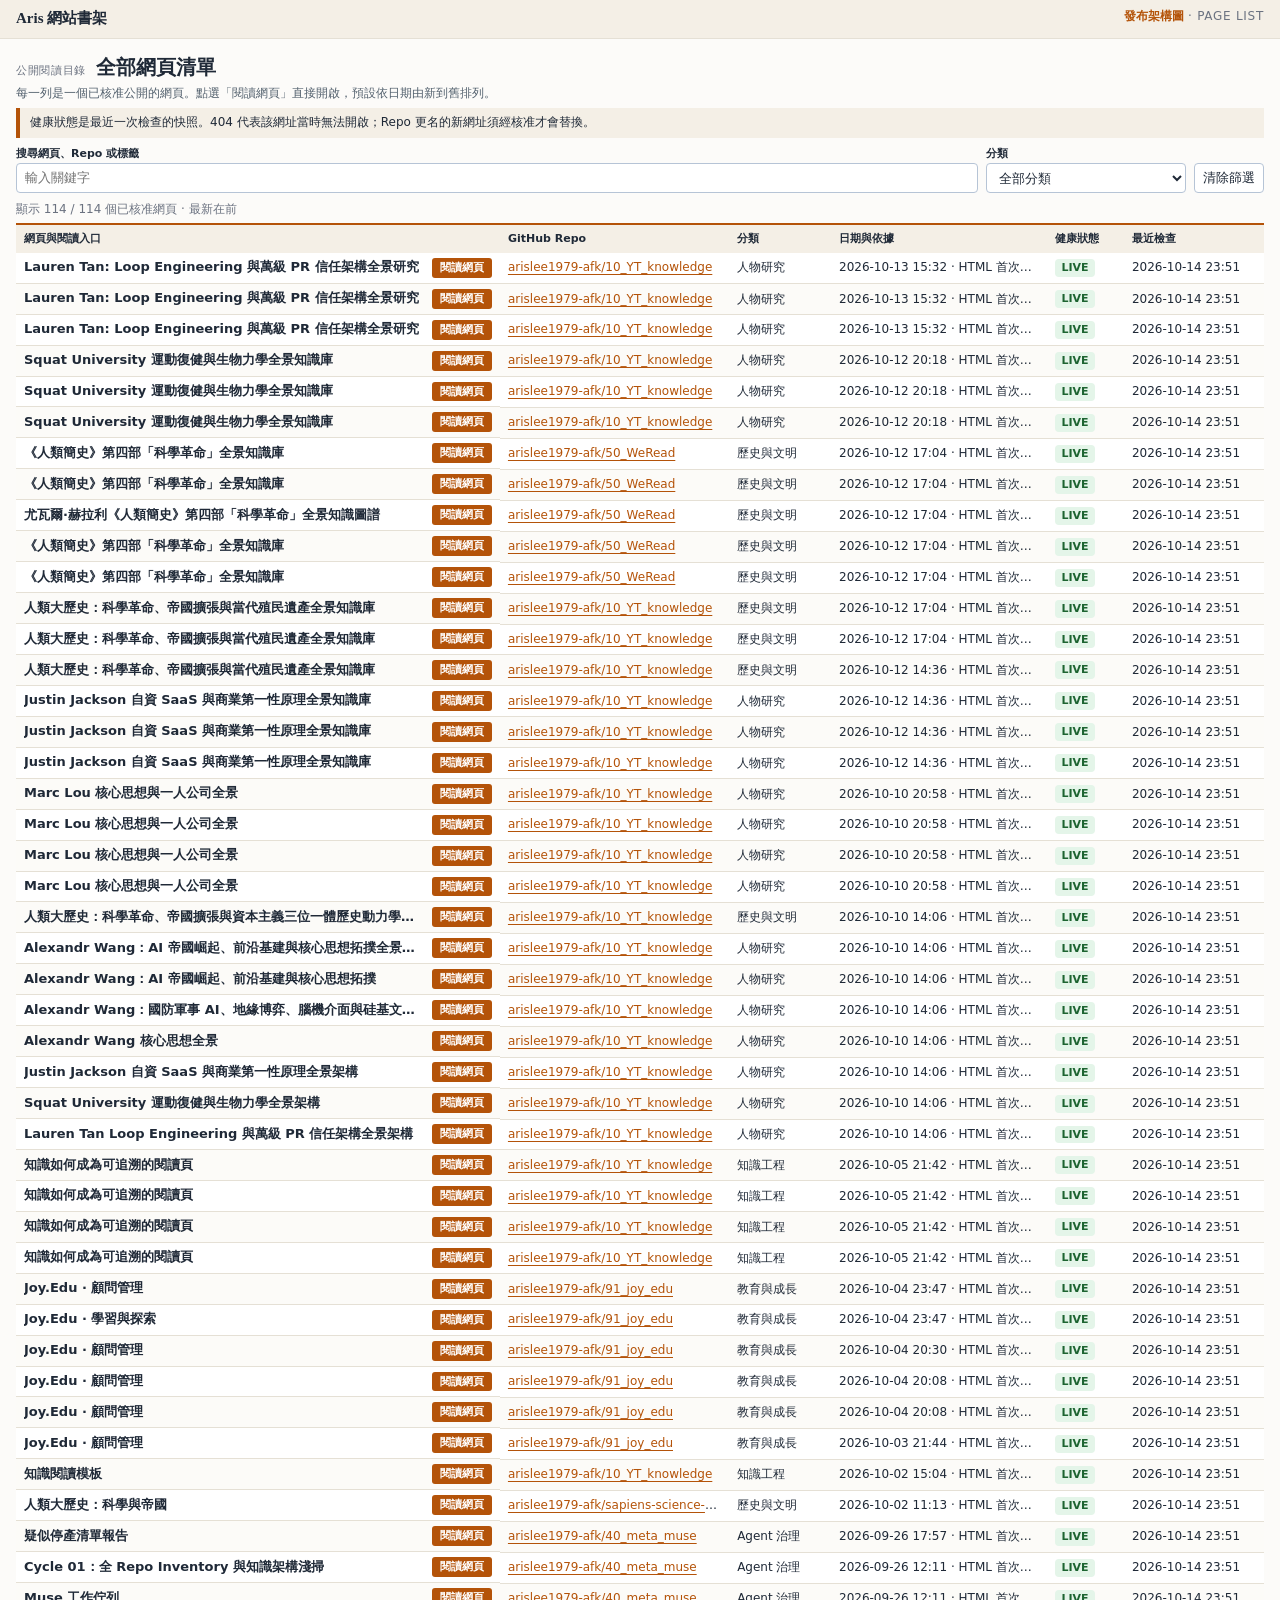
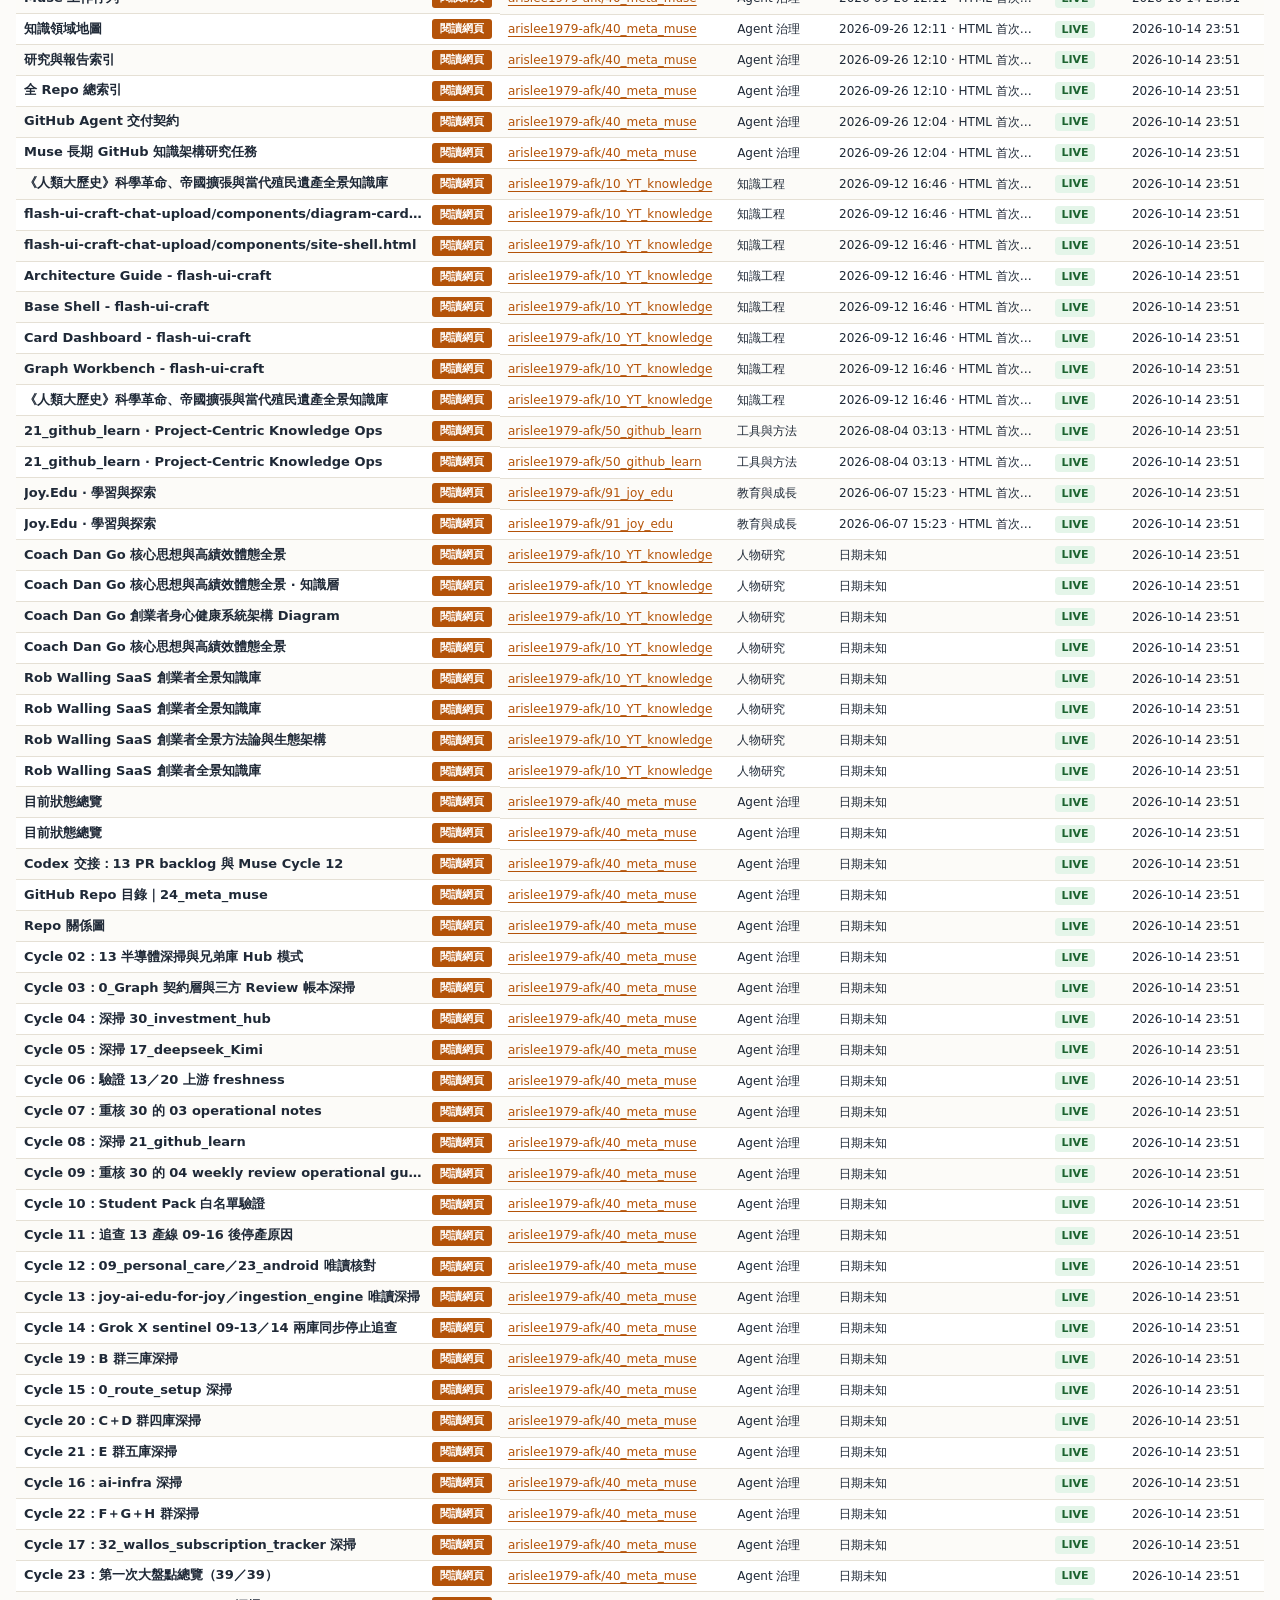
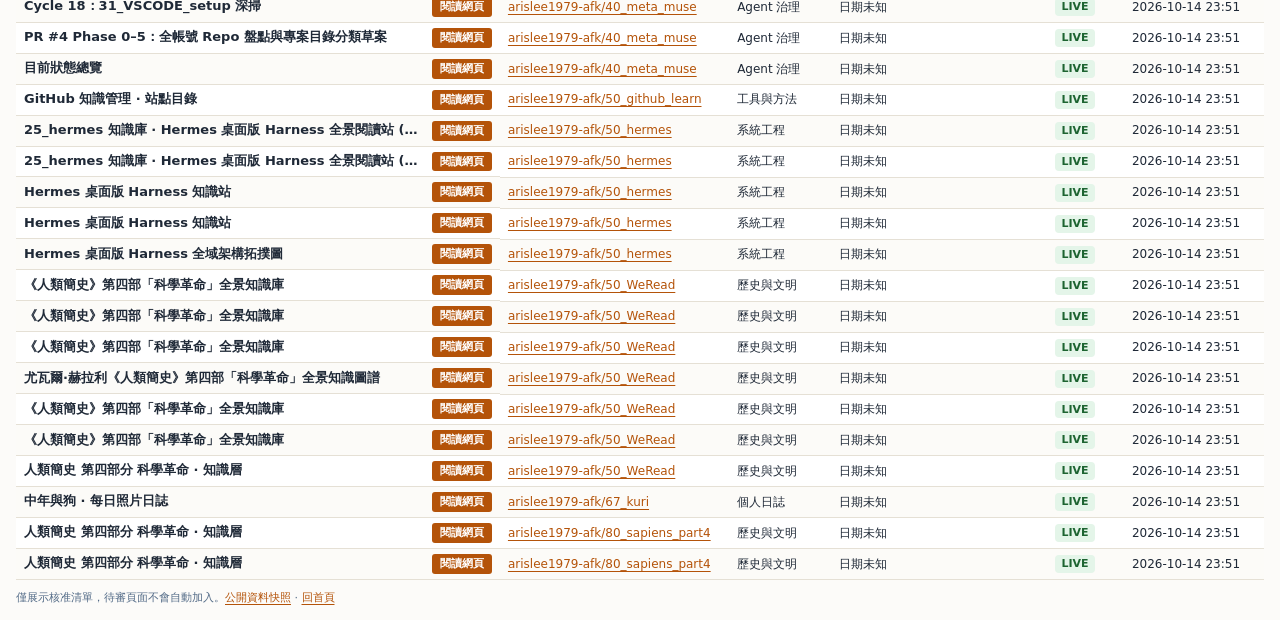
==== commit bcf0cae4: "feat(site): warm L2 homepage, compact pages list, Archify architecture snapshot" ====
--- a/site/pages/index.html
+++ b/site/pages/index.html
@@ -1,6 +1,6 @@
 <!doctype html>
 <html lang="zh-Hant"><head><meta charset="utf-8"><meta name="viewport" content="width=device-width, initial-scale=1"><title>全部網頁清單 · Aris</title><meta name="description" content="Aris 已核准公開網頁清單。搜尋、分類與依日期排序的直接閱讀入口。"><link rel="stylesheet" href="list.css"><script src="list.js" defer></script></head>
-<body><header><a class="brand" href="../">Aris 網站書架</a><span>PAGE LIST</span></header><main><p class="eyebrow">公開閱讀目錄</p><h1>全部網頁清單</h1><p class="intro">每一列是一個已核准公開的網頁。點選「閱讀網頁」直接開啟，預設依日期由新到舊排列。</p><p class="notice">健康狀態是最近一次檢查的快照。404 代表該網址當時無法開啟；Repo 更名的新網址須經核准才會替換。</p>
+<body><header><a class="brand" href="../">Aris 網站書架</a><span><a href="../architecture/">發布架構圖</a> · PAGE LIST</span></header><main><p class="eyebrow">公開閱讀目錄</p><h1>全部網頁清單</h1><p class="intro">每一列是一個已核准公開的網頁。點選「閱讀網頁」直接開啟，預設依日期由新到舊排列。</p><p class="notice">健康狀態是最近一次檢查的快照。404 代表該網址當時無法開啟；Repo 更名的新網址須經核准才會替換。</p>
 <form id="filters" role="search" hidden><div><label for="search">搜尋網頁、Repo 或標籤</label><input id="search" type="search" placeholder="輸入關鍵字" autocomplete="off"></div><div><label for="category">分類</label><select id="category"><option value="">全部分類</option><option value="人物研究">人物研究</option><option value="歷史與文明">歷史與文明</option><option value="知識工程">知識工程</option><option value="教育與成長">教育與成長</option><option value="Agent 治理">Agent 治理</option><option value="工具與方法">工具與方法</option><option value="系統工程">系統工程</option><option value="個人日誌">個人日誌</option></select></div><button type="reset">清除篩選</button></form>
 <p id="result-count" role="status" aria-live="polite">共 114 個已核准網頁 · 最新在前</p><noscript><p>所有網頁已列在下方；啟用 JavaScript 可使用搜尋與分類。</p></noscript>
 <table><caption>已核准公開網頁，日期以台北時區顯示；未知日期置底。</caption><thead><tr><th scope="col">網頁與閱讀入口</th><th scope="col">GitHub Repo</th><th scope="col">分類</th><th scope="col">日期與依據</th><th scope="col">健康狀態</th><th scope="col">最近檢查</th></tr></thead><tbody><tr data-search="lauren tan: loop engineering 與萬級 pr 信任架構全景研究 arislee1979-afk/10_yt_knowledge 人物研究 10_yt_knowledge" data-category="人物研究"><td data-label="網頁與閱讀入口"><span class="page-name">Lauren Tan: Loop Engineering 與萬級 PR 信任架構全景研究</span><a class="read" href="https://arislee1979-afk.github.io/10_YT_knowledge/topics/10_loop-engineer-pr-study/index-light.html">閱讀網頁</a></td><td data-label="GitHub Repo"><a href="https://github.com/arislee1979-afk/10_YT_knowledge">arislee1979-afk/10_YT_knowledge</a></td><td data-label="分類">人物研究</td><td data-label="日期與依據">2026-10-13 15:32 · HTML 首次入庫<a class="date-source" href="https://github.com/arislee1979-afk/10_YT_knowledge/commit/a733043352638b47aca793ae4a410c0eb8ff0fa8">日期證據</a></td><td data-label="健康狀態"><span class="badge live">LIVE</span></td><td data-label="最近檢查">2026-10-14 23:51</td></tr>
--- a/site/pages/list.css
+++ b/site/pages/list.css
@@ -1 +1,29 @@
 *{box-sizing:border-box}body{margin:0;background:#f6f8fb;color:#192b41;font-family:system-ui,-apple-system,"Noto Sans TC",sans-serif;line-height:1.65}a{color:#1454af;text-underline-offset:3px}a:focus-visible,input:focus-visible,select:focus-visible,button:focus-visible{outline:3px solid #ffb53b;outline-offset:3px}[hidden]{display:none!important}header{background:#fff;border-bottom:1px solid #d9e1ed;padding:18px max(24px,calc((100vw - 1280px)/2));display:flex;justify-content:space-between;gap:16px;font-size:14px}.brand{font-weight:750;text-decoration:none}header span,.eyebrow{color:#536b87;letter-spacing:.12em}main{max-width:1328px;margin:auto;padding:36px 24px}h1{font-size:clamp(30px,4vw,44px);line-height:1.2;margin:8px 0 20px;letter-spacing:-.03em}.eyebrow{margin:0;font-size:13px}.intro{font-size:18px;max-width:860px}.notice{padding:14px 18px;background:#edf3ff;border-left:4px solid #2761c0;font-size:14px}form{display:grid;grid-template-columns:1fr 230px auto;gap:16px;align-items:end;margin:28px 0 16px}label{display:block;font-weight:650;font-size:14px;margin-bottom:6px}input,select,button{font:inherit;min-height:46px;border:1px solid #b6c4d6;border-radius:7px;background:white;padding:9px 12px;color:inherit}input,select{width:100%}button{cursor:pointer}#result-count{font-size:14px;color:#49617e}table{border-collapse:collapse;width:100%;background:white;table-layout:fixed;border-top:2px solid #1e4b82}caption{text-align:left;font-size:13px;color:#526781;padding:12px 0}th{text-align:left;background:#ecf1f8;padding:14px 12px;font-size:13px}td{border-bottom:1px solid #dce4ef;padding:20px 12px;vertical-align:top;overflow-wrap:anywhere;font-size:14px}th:first-child{width:28%}th:nth-child(2){width:20%}th:nth-child(3){width:10%}th:nth-child(4){width:17%}th:nth-child(5){width:9%}th:nth-child(6){width:16%}.page-name{font-size:17px;font-weight:750;display:block;margin-bottom:12px}.read{display:inline-block;background:#164f9c;color:white;border-radius:6px;padding:8px 14px;text-decoration:none;font-weight:650;min-height:44px}.date-source{display:block;font-size:12px;color:#526781;margin-top:5px}.badge{display:inline-block;border-radius:4px;padding:3px 8px;font-weight:750;font-size:12px;background:#eff1f5;color:#42536a}.badge.live{background:#e4f5e9;color:#1d6431}.badge.broken{background:#fff0ed;color:#983824}footer{margin-top:32px;font-size:13px;color:#536b87}#empty{padding:32px;background:white;border:1px solid #dce4ef}@media(max-width:700px){header{padding:16px 20px}main{padding:28px 20px}form{grid-template-columns:1fr;gap:12px}button{justify-self:start}.intro{font-size:16px}table,tbody{display:block}thead{position:absolute;width:1px;height:1px;overflow:hidden;clip-path:inset(50%)}tr{display:grid;grid-template-columns:1fr 1fr;border-bottom:1px solid #c9d5e5;padding:18px 16px;gap:14px;background:white}td{display:block;border:0;padding:0;font-size:13px;min-width:0}td::before{content:attr(data-label);display:block;color:#5b708c;font-size:12px;margin-bottom:4px}td:first-child,td:nth-child(2){grid-column:1/-1}td:first-child::before{display:none}.page-name{font-size:18px}.read{padding:9px 16px}caption{display:block}table{border-top:2px solid #1e4b82}.notice{padding:12px 14px}footer{line-height:1.9}}
+/* L2 light compact overrides */
+body{font-size:13px;line-height:1.45;background:#fcfbf9;color:#1f2937}
+header{padding:8px max(16px,calc((100vw - 1500px)/2));font-size:12px}
+main{max-width:1500px;padding:14px 16px}
+h1{font-size:20px;margin:2px 0 6px;letter-spacing:0;display:inline-block}
+.eyebrow{display:inline-block;font-size:11px;margin-right:10px}
+.intro{font-size:12px;margin:0 0 6px;max-width:none;color:#52606d}
+.notice{padding:6px 10px;font-size:12px;margin:0 0 8px}
+form{grid-template-columns:1fr 200px auto;gap:8px;margin:8px 0}
+label{font-size:11px;margin-bottom:2px}
+input,select,button{min-height:30px;padding:3px 8px;font-size:13px;border-radius:4px}
+#result-count{font-size:12px;margin:4px 0}
+table{table-layout:fixed;border-top:2px solid #b45309}
+caption{display:none}
+th{padding:6px 8px;font-size:11px;background:#f4efe6;position:sticky;top:0;z-index:1}
+td{padding:5px 8px;font-size:12px;overflow:hidden;text-overflow:ellipsis;white-space:nowrap;vertical-align:middle;border-bottom:1px solid #e5e0d5}
+tbody tr:nth-child(even){background:#fcfbf8}
+tbody tr:hover{background:#fff6e5}
+th:first-child{width:44%}th:nth-child(2){width:19%}th:nth-child(3){width:8%}th:nth-child(4){width:12%}th:nth-child(5){width:6%}th:nth-child(6){width:11%}
+td:first-child{display:flex;align-items:center;gap:8px}
+.page-name{font-size:13px;font-weight:650;margin:0;flex:1;min-width:0;overflow:hidden;text-overflow:ellipsis}
+.read{padding:2px 8px;min-height:0;font-size:11px;background:#b45309;border-radius:3px;white-space:nowrap}
+.date-source{display:inline;margin:0 0 0 4px;font-size:11px}
+.badge{padding:1px 6px;font-size:11px}
+footer{margin-top:10px;font-size:11px}
+@media(max-width:700px){main{padding:10px}h1{font-size:18px}td{white-space:normal;font-size:12px}td:first-child{display:block}tr{padding:8px 10px;gap:6px}.page-name{display:block;margin-bottom:4px}}
+a{color:#b45309}header{background:#f4efe6;border-bottom-color:#e5e0d5;padding:8px max(16px,calc((100vw - 1500px)/2))}.brand{color:#1f2937;font-family:Georgia,"Noto Serif TC",serif;font-size:15px}header span,.eyebrow{color:#6b7280;letter-spacing:.06em}header span a{text-decoration:none;font-weight:600;letter-spacing:0}.notice{background:#f4efe6;border-left-color:#b45309}#result-count{color:#6b7280}.read:hover{background:#92400e}
+th:first-child{width:38%}th:nth-child(2){width:18%}th:nth-child(4){width:17%}th:nth-child(6){width:11%}
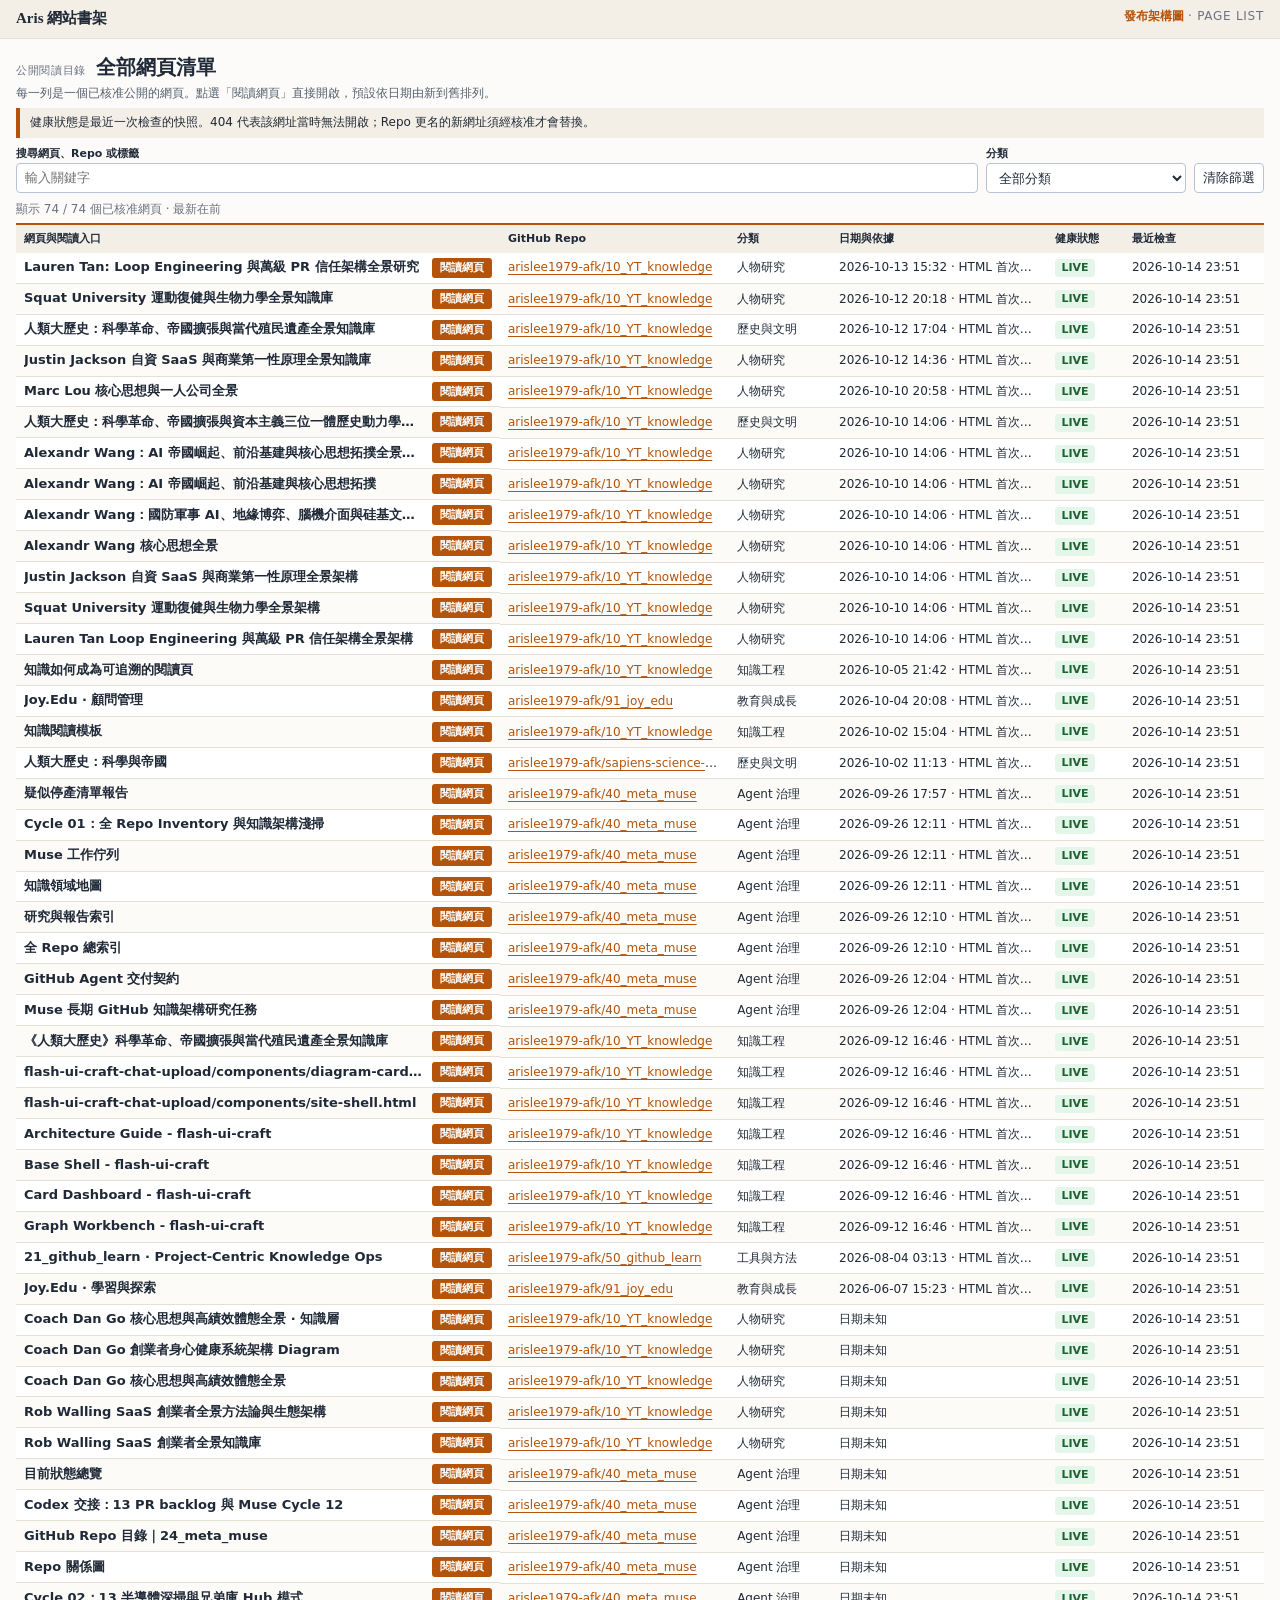
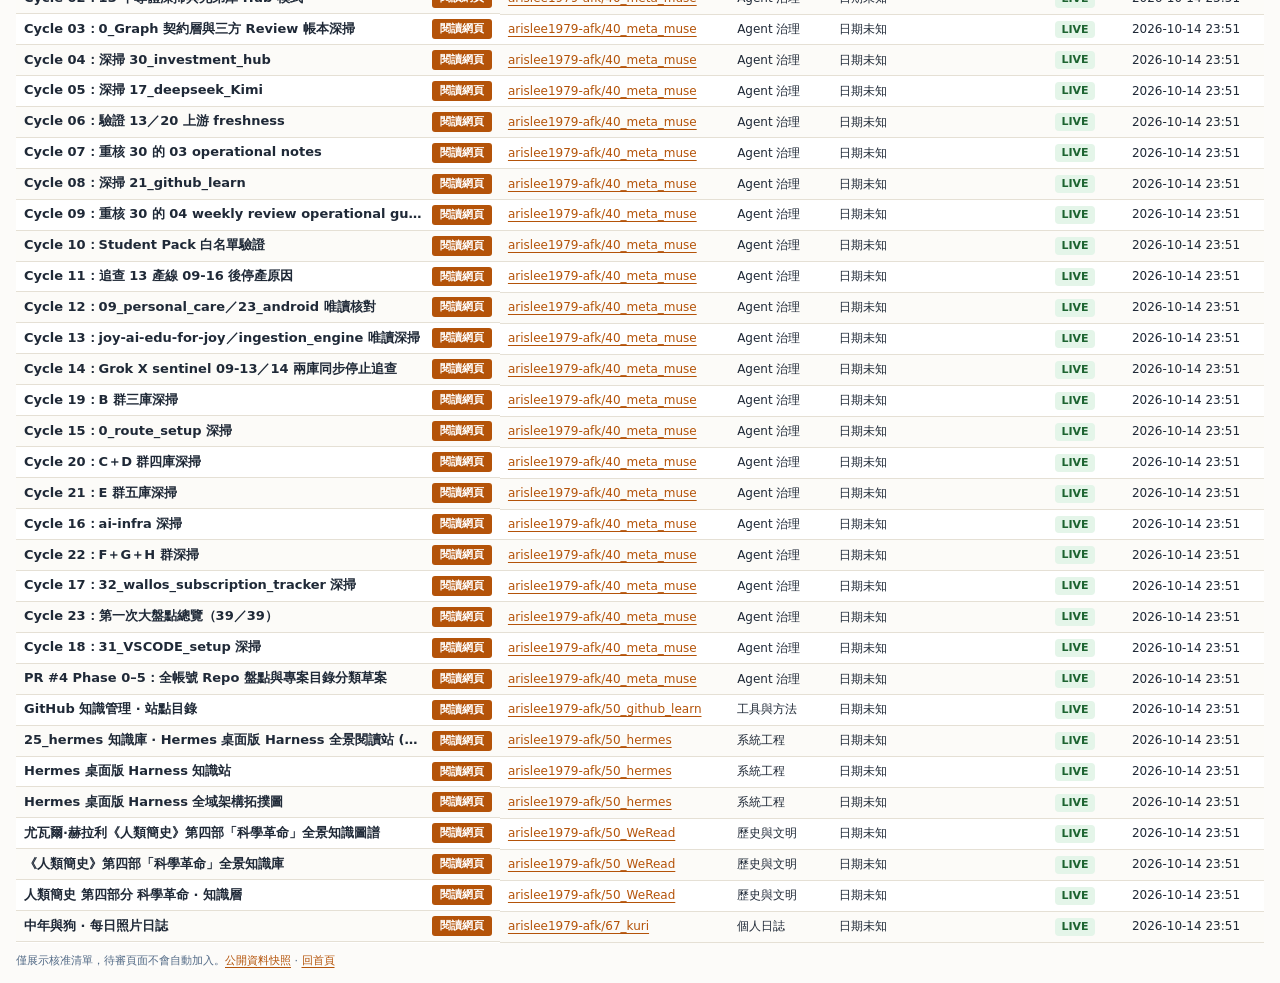
==== commit a5218db8: "feat(site): dedupe to 74 pages, add Claude L2 guide" ====
--- a/site/pages/index.html
+++ b/site/pages/index.html
@@ -2,28 +2,12 @@
 <html lang="zh-Hant"><head><meta charset="utf-8"><meta name="viewport" content="width=device-width, initial-scale=1"><title>全部網頁清單 · Aris</title><meta name="description" content="Aris 已核准公開網頁清單。搜尋、分類與依日期排序的直接閱讀入口。"><link rel="stylesheet" href="list.css"><script src="list.js" defer></script></head>
 <body><header><a class="brand" href="../">Aris 網站書架</a><span><a href="../architecture/">發布架構圖</a> · PAGE LIST</span></header><main><p class="eyebrow">公開閱讀目錄</p><h1>全部網頁清單</h1><p class="intro">每一列是一個已核准公開的網頁。點選「閱讀網頁」直接開啟，預設依日期由新到舊排列。</p><p class="notice">健康狀態是最近一次檢查的快照。404 代表該網址當時無法開啟；Repo 更名的新網址須經核准才會替換。</p>
 <form id="filters" role="search" hidden><div><label for="search">搜尋網頁、Repo 或標籤</label><input id="search" type="search" placeholder="輸入關鍵字" autocomplete="off"></div><div><label for="category">分類</label><select id="category"><option value="">全部分類</option><option value="人物研究">人物研究</option><option value="歷史與文明">歷史與文明</option><option value="知識工程">知識工程</option><option value="教育與成長">教育與成長</option><option value="Agent 治理">Agent 治理</option><option value="工具與方法">工具與方法</option><option value="系統工程">系統工程</option><option value="個人日誌">個人日誌</option></select></div><button type="reset">清除篩選</button></form>
-<p id="result-count" role="status" aria-live="polite">共 114 個已核准網頁 · 最新在前</p><noscript><p>所有網頁已列在下方；啟用 JavaScript 可使用搜尋與分類。</p></noscript>
-<table><caption>已核准公開網頁，日期以台北時區顯示；未知日期置底。</caption><thead><tr><th scope="col">網頁與閱讀入口</th><th scope="col">GitHub Repo</th><th scope="col">分類</th><th scope="col">日期與依據</th><th scope="col">健康狀態</th><th scope="col">最近檢查</th></tr></thead><tbody><tr data-search="lauren tan: loop engineering 與萬級 pr 信任架構全景研究 arislee1979-afk/10_yt_knowledge 人物研究 10_yt_knowledge" data-category="人物研究"><td data-label="網頁與閱讀入口"><span class="page-name">Lauren Tan: Loop Engineering 與萬級 PR 信任架構全景研究</span><a class="read" href="https://arislee1979-afk.github.io/10_YT_knowledge/topics/10_loop-engineer-pr-study/index-light.html">閱讀網頁</a></td><td data-label="GitHub Repo"><a href="https://github.com/arislee1979-afk/10_YT_knowledge">arislee1979-afk/10_YT_knowledge</a></td><td data-label="分類">人物研究</td><td data-label="日期與依據">2026-10-13 15:32 · HTML 首次入庫<a class="date-source" href="https://github.com/arislee1979-afk/10_YT_knowledge/commit/a733043352638b47aca793ae4a410c0eb8ff0fa8">日期證據</a></td><td data-label="健康狀態"><span class="badge live">LIVE</span></td><td data-label="最近檢查">2026-10-14 23:51</td></tr>
-<tr data-search="lauren tan: loop engineering 與萬級 pr 信任架構全景研究 arislee1979-afk/10_yt_knowledge 人物研究 10_yt_knowledge" data-category="人物研究"><td data-label="網頁與閱讀入口"><span class="page-name">Lauren Tan: Loop Engineering 與萬級 PR 信任架構全景研究</span><a class="read" href="https://arislee1979-afk.github.io/10_YT_knowledge/topics/10_loop-engineer-pr-study/index.html">閱讀網頁</a></td><td data-label="GitHub Repo"><a href="https://github.com/arislee1979-afk/10_YT_knowledge">arislee1979-afk/10_YT_knowledge</a></td><td data-label="分類">人物研究</td><td data-label="日期與依據">2026-10-13 15:32 · HTML 首次入庫<a class="date-source" href="https://github.com/arislee1979-afk/10_YT_knowledge/commit/a733043352638b47aca793ae4a410c0eb8ff0fa8">日期證據</a></td><td data-label="健康狀態"><span class="badge live">LIVE</span></td><td data-label="最近檢查">2026-10-14 23:51</td></tr>
-<tr data-search="lauren tan: loop engineering 與萬級 pr 信任架構全景研究 arislee1979-afk/10_yt_knowledge 人物研究 10_yt_knowledge" data-category="人物研究"><td data-label="網頁與閱讀入口"><span class="page-name">Lauren Tan: Loop Engineering 與萬級 PR 信任架構全景研究</span><a class="read" href="https://arislee1979-afk.github.io/10_YT_knowledge/topics/10_loop-engineer-pr-study/presentation-claude/index.html">閱讀網頁</a></td><td data-label="GitHub Repo"><a href="https://github.com/arislee1979-afk/10_YT_knowledge">arislee1979-afk/10_YT_knowledge</a></td><td data-label="分類">人物研究</td><td data-label="日期與依據">2026-10-13 15:32 · HTML 首次入庫<a class="date-source" href="https://github.com/arislee1979-afk/10_YT_knowledge/commit/a733043352638b47aca793ae4a410c0eb8ff0fa8">日期證據</a></td><td data-label="健康狀態"><span class="badge live">LIVE</span></td><td data-label="最近檢查">2026-10-14 23:51</td></tr>
-<tr data-search="squat university 運動復健與生物力學全景知識庫 arislee1979-afk/10_yt_knowledge 人物研究 10_yt_knowledge" data-category="人物研究"><td data-label="網頁與閱讀入口"><span class="page-name">Squat University 運動復健與生物力學全景知識庫</span><a class="read" href="https://arislee1979-afk.github.io/10_YT_knowledge/topics/09_SquatUniversity/index-light.html">閱讀網頁</a></td><td data-label="GitHub Repo"><a href="https://github.com/arislee1979-afk/10_YT_knowledge">arislee1979-afk/10_YT_knowledge</a></td><td data-label="分類">人物研究</td><td data-label="日期與依據">2026-10-12 20:18 · HTML 首次入庫<a class="date-source" href="https://github.com/arislee1979-afk/10_YT_knowledge/commit/991b808dd8c03acc85ce3a3458492a9735182f88">日期證據</a></td><td data-label="健康狀態"><span class="badge live">LIVE</span></td><td data-label="最近檢查">2026-10-14 23:51</td></tr>
-<tr data-search="squat university 運動復健與生物力學全景知識庫 arislee1979-afk/10_yt_knowledge 人物研究 10_yt_knowledge" data-category="人物研究"><td data-label="網頁與閱讀入口"><span class="page-name">Squat University 運動復健與生物力學全景知識庫</span><a class="read" href="https://arislee1979-afk.github.io/10_YT_knowledge/topics/09_SquatUniversity/index.html">閱讀網頁</a></td><td data-label="GitHub Repo"><a href="https://github.com/arislee1979-afk/10_YT_knowledge">arislee1979-afk/10_YT_knowledge</a></td><td data-label="分類">人物研究</td><td data-label="日期與依據">2026-10-12 20:18 · HTML 首次入庫<a class="date-source" href="https://github.com/arislee1979-afk/10_YT_knowledge/commit/991b808dd8c03acc85ce3a3458492a9735182f88">日期證據</a></td><td data-label="健康狀態"><span class="badge live">LIVE</span></td><td data-label="最近檢查">2026-10-14 23:51</td></tr>
+<p id="result-count" role="status" aria-live="polite">共 74 個已核准網頁 · 最新在前</p><noscript><p>所有網頁已列在下方；啟用 JavaScript 可使用搜尋與分類。</p></noscript>
+<table><caption>已核准公開網頁，日期以台北時區顯示；未知日期置底。</caption><thead><tr><th scope="col">網頁與閱讀入口</th><th scope="col">GitHub Repo</th><th scope="col">分類</th><th scope="col">日期與依據</th><th scope="col">健康狀態</th><th scope="col">最近檢查</th></tr></thead><tbody><tr data-search="lauren tan: loop engineering 與萬級 pr 信任架構全景研究 arislee1979-afk/10_yt_knowledge 人物研究 10_yt_knowledge" data-category="人物研究"><td data-label="網頁與閱讀入口"><span class="page-name">Lauren Tan: Loop Engineering 與萬級 PR 信任架構全景研究</span><a class="read" href="https://arislee1979-afk.github.io/10_YT_knowledge/topics/10_loop-engineer-pr-study/presentation-claude/index.html">閱讀網頁</a></td><td data-label="GitHub Repo"><a href="https://github.com/arislee1979-afk/10_YT_knowledge">arislee1979-afk/10_YT_knowledge</a></td><td data-label="分類">人物研究</td><td data-label="日期與依據">2026-10-13 15:32 · HTML 首次入庫<a class="date-source" href="https://github.com/arislee1979-afk/10_YT_knowledge/commit/a733043352638b47aca793ae4a410c0eb8ff0fa8">日期證據</a></td><td data-label="健康狀態"><span class="badge live">LIVE</span></td><td data-label="最近檢查">2026-10-14 23:51</td></tr>
 <tr data-search="squat university 運動復健與生物力學全景知識庫 arislee1979-afk/10_yt_knowledge 人物研究 10_yt_knowledge" data-category="人物研究"><td data-label="網頁與閱讀入口"><span class="page-name">Squat University 運動復健與生物力學全景知識庫</span><a class="read" href="https://arislee1979-afk.github.io/10_YT_knowledge/topics/09_SquatUniversity/presentation-claude/index.html">閱讀網頁</a></td><td data-label="GitHub Repo"><a href="https://github.com/arislee1979-afk/10_YT_knowledge">arislee1979-afk/10_YT_knowledge</a></td><td data-label="分類">人物研究</td><td data-label="日期與依據">2026-10-12 20:18 · HTML 首次入庫<a class="date-source" href="https://github.com/arislee1979-afk/10_YT_knowledge/commit/991b808dd8c03acc85ce3a3458492a9735182f88">日期證據</a></td><td data-label="健康狀態"><span class="badge live">LIVE</span></td><td data-label="最近檢查">2026-10-14 23:51</td></tr>
-<tr data-search="《人類簡史》第四部「科學革命」全景知識庫 arislee1979-afk/50_weread 歷史與文明 50_weread" data-category="歷史與文明"><td data-label="網頁與閱讀入口"><span class="page-name">《人類簡史》第四部「科學革命」全景知識庫</span><a class="read" href="https://arislee1979-afk.github.io/50_WeRead/topics/%E5%A4%A7%E6%AD%B7%E5%8F%B2/03_%E7%B2%BE%E8%8F%AF%E5%8A%83%E7%B7%9A%E8%88%87%E6%9B%B8%E8%A9%95%E6%91%98%E8%A6%81/index-light.html">閱讀網頁</a></td><td data-label="GitHub Repo"><a href="https://github.com/arislee1979-afk/50_WeRead">arislee1979-afk/50_WeRead</a></td><td data-label="分類">歷史與文明</td><td data-label="日期與依據">2026-10-12 17:04 · HTML 首次入庫<a class="date-source" href="https://github.com/arislee1979-afk/50_WeRead/commit/1cc0d0add444a5311535c742b8494c2e17025658">日期證據</a></td><td data-label="健康狀態"><span class="badge live">LIVE</span></td><td data-label="最近檢查">2026-10-14 23:51</td></tr>
-<tr data-search="《人類簡史》第四部「科學革命」全景知識庫 arislee1979-afk/50_weread 歷史與文明 50_weread" data-category="歷史與文明"><td data-label="網頁與閱讀入口"><span class="page-name">《人類簡史》第四部「科學革命」全景知識庫</span><a class="read" href="https://arislee1979-afk.github.io/50_WeRead/topics/%E5%A4%A7%E6%AD%B7%E5%8F%B2/03_%E7%B2%BE%E8%8F%AF%E5%8A%83%E7%B7%9A%E8%88%87%E6%9B%B8%E8%A9%95%E6%91%98%E8%A6%81/index.html">閱讀網頁</a></td><td data-label="GitHub Repo"><a href="https://github.com/arislee1979-afk/50_WeRead">arislee1979-afk/50_WeRead</a></td><td data-label="分類">歷史與文明</td><td data-label="日期與依據">2026-10-12 17:04 · HTML 首次入庫<a class="date-source" href="https://github.com/arislee1979-afk/50_WeRead/commit/1cc0d0add444a5311535c742b8494c2e17025658">日期證據</a></td><td data-label="健康狀態"><span class="badge live">LIVE</span></td><td data-label="最近檢查">2026-10-14 23:51</td></tr>
-<tr data-search="尤瓦爾·赫拉利《人類簡史》第四部「科學革命」全景知識圖譜 arislee1979-afk/50_weread 歷史與文明 50_weread" data-category="歷史與文明"><td data-label="網頁與閱讀入口"><span class="page-name">尤瓦爾·赫拉利《人類簡史》第四部「科學革命」全景知識圖譜</span><a class="read" href="https://arislee1979-afk.github.io/50_WeRead/topics/%E5%A4%A7%E6%AD%B7%E5%8F%B2/03_%E7%B2%BE%E8%8F%AF%E5%8A%83%E7%B7%9A%E8%88%87%E6%9B%B8%E8%A9%95%E6%91%98%E8%A6%81/l2/output/sapiens-scientific-revolution.html">閱讀網頁</a></td><td data-label="GitHub Repo"><a href="https://github.com/arislee1979-afk/50_WeRead">arislee1979-afk/50_WeRead</a></td><td data-label="分類">歷史與文明</td><td data-label="日期與依據">2026-10-12 17:04 · HTML 首次入庫<a class="date-source" href="https://github.com/arislee1979-afk/50_WeRead/commit/1cc0d0add444a5311535c742b8494c2e17025658">日期證據</a></td><td data-label="健康狀態"><span class="badge live">LIVE</span></td><td data-label="最近檢查">2026-10-14 23:51</td></tr>
-<tr data-search="《人類簡史》第四部「科學革命」全景知識庫 arislee1979-afk/50_weread 歷史與文明 50_weread" data-category="歷史與文明"><td data-label="網頁與閱讀入口"><span class="page-name">《人類簡史》第四部「科學革命」全景知識庫</span><a class="read" href="https://arislee1979-afk.github.io/50_WeRead/topics/%E5%A4%A7%E6%AD%B7%E5%8F%B2/03_%E7%B2%BE%E8%8F%AF%E5%8A%83%E7%B7%9A%E8%88%87%E6%9B%B8%E8%A9%95%E6%91%98%E8%A6%81/presentation-claude/index.html">閱讀網頁</a></td><td data-label="GitHub Repo"><a href="https://github.com/arislee1979-afk/50_WeRead">arislee1979-afk/50_WeRead</a></td><td data-label="分類">歷史與文明</td><td data-label="日期與依據">2026-10-12 17:04 · HTML 首次入庫<a class="date-source" href="https://github.com/arislee1979-afk/50_WeRead/commit/1cc0d0add444a5311535c742b8494c2e17025658">日期證據</a></td><td data-label="健康狀態"><span class="badge live">LIVE</span></td><td data-label="最近檢查">2026-10-14 23:51</td></tr>
-<tr data-search="《人類簡史》第四部「科學革命」全景知識庫 arislee1979-afk/50_weread 歷史與文明 50_weread" data-category="歷史與文明"><td data-label="網頁與閱讀入口"><span class="page-name">《人類簡史》第四部「科學革命」全景知識庫</span><a class="read" href="https://arislee1979-afk.github.io/50_WeRead/topics/%E5%A4%A7%E6%AD%B7%E5%8F%B2/03_%E7%B2%BE%E8%8F%AF%E5%8A%83%E7%B7%9A%E8%88%87%E6%9B%B8%E8%A9%95%E6%91%98%E8%A6%81/presentation/%E4%BA%BA%E9%A1%9E%E7%B0%A1%E5%8F%B2%E7%AC%AC%E5%9B%9B%E9%83%A8%E5%88%86%E7%A7%91%E5%AD%B8%E9%9D%A9%E5%91%BD.html">閱讀網頁</a></td><td data-label="GitHub Repo"><a href="https://github.com/arislee1979-afk/50_WeRead">arislee1979-afk/50_WeRead</a></td><td data-label="分類">歷史與文明</td><td data-label="日期與依據">2026-10-12 17:04 · HTML 首次入庫<a class="date-source" href="https://github.com/arislee1979-afk/50_WeRead/commit/1cc0d0add444a5311535c742b8494c2e17025658">日期證據</a></td><td data-label="健康狀態"><span class="badge live">LIVE</span></td><td data-label="最近檢查">2026-10-14 23:51</td></tr>
-<tr data-search="人類大歷史：科學革命、帝國擴張與當代殖民遺產全景知識庫 arislee1979-afk/10_yt_knowledge 歷史與文明 10_yt_knowledge" data-category="歷史與文明"><td data-label="網頁與閱讀入口"><span class="page-name">人類大歷史：科學革命、帝國擴張與當代殖民遺產全景知識庫</span><a class="read" href="https://arislee1979-afk.github.io/10_YT_knowledge/topics/02_human-history/index-light.html">閱讀網頁</a></td><td data-label="GitHub Repo"><a href="https://github.com/arislee1979-afk/10_YT_knowledge">arislee1979-afk/10_YT_knowledge</a></td><td data-label="分類">歷史與文明</td><td data-label="日期與依據">2026-10-12 17:04 · HTML 首次入庫<a class="date-source" href="https://github.com/arislee1979-afk/10_YT_knowledge/commit/a908accea5aa0d498f8055298ae877cde008efd1">日期證據</a></td><td data-label="健康狀態"><span class="badge live">LIVE</span></td><td data-label="最近檢查">2026-10-14 23:51</td></tr>
 <tr data-search="人類大歷史：科學革命、帝國擴張與當代殖民遺產全景知識庫 arislee1979-afk/10_yt_knowledge 歷史與文明 10_yt_knowledge" data-category="歷史與文明"><td data-label="網頁與閱讀入口"><span class="page-name">人類大歷史：科學革命、帝國擴張與當代殖民遺產全景知識庫</span><a class="read" href="https://arislee1979-afk.github.io/10_YT_knowledge/topics/02_human-history/presentation-claude/index.html">閱讀網頁</a></td><td data-label="GitHub Repo"><a href="https://github.com/arislee1979-afk/10_YT_knowledge">arislee1979-afk/10_YT_knowledge</a></td><td data-label="分類">歷史與文明</td><td data-label="日期與依據">2026-10-12 17:04 · HTML 首次入庫<a class="date-source" href="https://github.com/arislee1979-afk/10_YT_knowledge/commit/a908accea5aa0d498f8055298ae877cde008efd1">日期證據</a></td><td data-label="健康狀態"><span class="badge live">LIVE</span></td><td data-label="最近檢查">2026-10-14 23:51</td></tr>
-<tr data-search="人類大歷史：科學革命、帝國擴張與當代殖民遺產全景知識庫 arislee1979-afk/10_yt_knowledge 歷史與文明 10_yt_knowledge" data-category="歷史與文明"><td data-label="網頁與閱讀入口"><span class="page-name">人類大歷史：科學革命、帝國擴張與當代殖民遺產全景知識庫</span><a class="read" href="https://arislee1979-afk.github.io/10_YT_knowledge/topics/02_human-history/index.html">閱讀網頁</a></td><td data-label="GitHub Repo"><a href="https://github.com/arislee1979-afk/10_YT_knowledge">arislee1979-afk/10_YT_knowledge</a></td><td data-label="分類">歷史與文明</td><td data-label="日期與依據">2026-10-12 14:36 · HTML 首次入庫<a class="date-source" href="https://github.com/arislee1979-afk/10_YT_knowledge/commit/85796c79d7333a065c16469c63a509330b2adaef">日期證據</a></td><td data-label="健康狀態"><span class="badge live">LIVE</span></td><td data-label="最近檢查">2026-10-14 23:51</td></tr>
-<tr data-search="justin jackson 自資 saas 與商業第一性原理全景知識庫 arislee1979-afk/10_yt_knowledge 人物研究 10_yt_knowledge" data-category="人物研究"><td data-label="網頁與閱讀入口"><span class="page-name">Justin Jackson 自資 SaaS 與商業第一性原理全景知識庫</span><a class="read" href="https://arislee1979-afk.github.io/10_YT_knowledge/topics/08_JustinJackson/index-light.html">閱讀網頁</a></td><td data-label="GitHub Repo"><a href="https://github.com/arislee1979-afk/10_YT_knowledge">arislee1979-afk/10_YT_knowledge</a></td><td data-label="分類">人物研究</td><td data-label="日期與依據">2026-10-12 14:36 · HTML 首次入庫<a class="date-source" href="https://github.com/arislee1979-afk/10_YT_knowledge/commit/85796c79d7333a065c16469c63a509330b2adaef">日期證據</a></td><td data-label="健康狀態"><span class="badge live">LIVE</span></td><td data-label="最近檢查">2026-10-14 23:51</td></tr>
-<tr data-search="justin jackson 自資 saas 與商業第一性原理全景知識庫 arislee1979-afk/10_yt_knowledge 人物研究 10_yt_knowledge" data-category="人物研究"><td data-label="網頁與閱讀入口"><span class="page-name">Justin Jackson 自資 SaaS 與商業第一性原理全景知識庫</span><a class="read" href="https://arislee1979-afk.github.io/10_YT_knowledge/topics/08_JustinJackson/index.html">閱讀網頁</a></td><td data-label="GitHub Repo"><a href="https://github.com/arislee1979-afk/10_YT_knowledge">arislee1979-afk/10_YT_knowledge</a></td><td data-label="分類">人物研究</td><td data-label="日期與依據">2026-10-12 14:36 · HTML 首次入庫<a class="date-source" href="https://github.com/arislee1979-afk/10_YT_knowledge/commit/85796c79d7333a065c16469c63a509330b2adaef">日期證據</a></td><td data-label="健康狀態"><span class="badge live">LIVE</span></td><td data-label="最近檢查">2026-10-14 23:51</td></tr>
 <tr data-search="justin jackson 自資 saas 與商業第一性原理全景知識庫 arislee1979-afk/10_yt_knowledge 人物研究 10_yt_knowledge" data-category="人物研究"><td data-label="網頁與閱讀入口"><span class="page-name">Justin Jackson 自資 SaaS 與商業第一性原理全景知識庫</span><a class="read" href="https://arislee1979-afk.github.io/10_YT_knowledge/topics/08_JustinJackson/presentation-claude/index.html">閱讀網頁</a></td><td data-label="GitHub Repo"><a href="https://github.com/arislee1979-afk/10_YT_knowledge">arislee1979-afk/10_YT_knowledge</a></td><td data-label="分類">人物研究</td><td data-label="日期與依據">2026-10-12 14:36 · HTML 首次入庫<a class="date-source" href="https://github.com/arislee1979-afk/10_YT_knowledge/commit/85796c79d7333a065c16469c63a509330b2adaef">日期證據</a></td><td data-label="健康狀態"><span class="badge live">LIVE</span></td><td data-label="最近檢查">2026-10-14 23:51</td></tr>
-<tr data-search="marc lou 核心思想與一人公司全景 arislee1979-afk/10_yt_knowledge 人物研究 10_yt_knowledge" data-category="人物研究"><td data-label="網頁與閱讀入口"><span class="page-name">Marc Lou 核心思想與一人公司全景</span><a class="read" href="https://arislee1979-afk.github.io/10_YT_knowledge/topics/05_MarcLou/index-light.html">閱讀網頁</a></td><td data-label="GitHub Repo"><a href="https://github.com/arislee1979-afk/10_YT_knowledge">arislee1979-afk/10_YT_knowledge</a></td><td data-label="分類">人物研究</td><td data-label="日期與依據">2026-10-10 20:58 · HTML 首次入庫<a class="date-source" href="https://github.com/arislee1979-afk/10_YT_knowledge/commit/33525c24e83c7ddc257d4d274229d2bd9c08bdf8">日期證據</a></td><td data-label="健康狀態"><span class="badge live">LIVE</span></td><td data-label="最近檢查">2026-10-14 23:51</td></tr>
-<tr data-search="marc lou 核心思想與一人公司全景 arislee1979-afk/10_yt_knowledge 人物研究 10_yt_knowledge" data-category="人物研究"><td data-label="網頁與閱讀入口"><span class="page-name">Marc Lou 核心思想與一人公司全景</span><a class="read" href="https://arislee1979-afk.github.io/10_YT_knowledge/topics/05_MarcLou/index.html">閱讀網頁</a></td><td data-label="GitHub Repo"><a href="https://github.com/arislee1979-afk/10_YT_knowledge">arislee1979-afk/10_YT_knowledge</a></td><td data-label="分類">人物研究</td><td data-label="日期與依據">2026-10-10 20:58 · HTML 首次入庫<a class="date-source" href="https://github.com/arislee1979-afk/10_YT_knowledge/commit/33525c24e83c7ddc257d4d274229d2bd9c08bdf8">日期證據</a></td><td data-label="健康狀態"><span class="badge live">LIVE</span></td><td data-label="最近檢查">2026-10-14 23:51</td></tr>
 <tr data-search="marc lou 核心思想與一人公司全景 arislee1979-afk/10_yt_knowledge 人物研究 10_yt_knowledge" data-category="人物研究"><td data-label="網頁與閱讀入口"><span class="page-name">Marc Lou 核心思想與一人公司全景</span><a class="read" href="https://arislee1979-afk.github.io/10_YT_knowledge/topics/05_MarcLou/presentation-claude/index-light.html">閱讀網頁</a></td><td data-label="GitHub Repo"><a href="https://github.com/arislee1979-afk/10_YT_knowledge">arislee1979-afk/10_YT_knowledge</a></td><td data-label="分類">人物研究</td><td data-label="日期與依據">2026-10-10 20:58 · HTML 首次入庫<a class="date-source" href="https://github.com/arislee1979-afk/10_YT_knowledge/commit/33525c24e83c7ddc257d4d274229d2bd9c08bdf8">日期證據</a></td><td data-label="健康狀態"><span class="badge live">LIVE</span></td><td data-label="最近檢查">2026-10-14 23:51</td></tr>
-<tr data-search="marc lou 核心思想與一人公司全景 arislee1979-afk/10_yt_knowledge 人物研究 10_yt_knowledge" data-category="人物研究"><td data-label="網頁與閱讀入口"><span class="page-name">Marc Lou 核心思想與一人公司全景</span><a class="read" href="https://arislee1979-afk.github.io/10_YT_knowledge/topics/05_MarcLou/presentation-claude/index.html">閱讀網頁</a></td><td data-label="GitHub Repo"><a href="https://github.com/arislee1979-afk/10_YT_knowledge">arislee1979-afk/10_YT_knowledge</a></td><td data-label="分類">人物研究</td><td data-label="日期與依據">2026-10-10 20:58 · HTML 首次入庫<a class="date-source" href="https://github.com/arislee1979-afk/10_YT_knowledge/commit/33525c24e83c7ddc257d4d274229d2bd9c08bdf8">日期證據</a></td><td data-label="健康狀態"><span class="badge live">LIVE</span></td><td data-label="最近檢查">2026-10-14 23:51</td></tr>
 <tr data-search="人類大歷史：科學革命、帝國擴張與資本主義三位一體歷史動力學全景架構 arislee1979-afk/10_yt_knowledge 歷史與文明 10_yt_knowledge" data-category="歷史與文明"><td data-label="網頁與閱讀入口"><span class="page-name">人類大歷史：科學革命、帝國擴張與資本主義三位一體歷史動力學全景架構</span><a class="read" href="https://arislee1979-afk.github.io/10_YT_knowledge/topics/02_human-history/l2/output/human-history-trinity.html">閱讀網頁</a></td><td data-label="GitHub Repo"><a href="https://github.com/arislee1979-afk/10_YT_knowledge">arislee1979-afk/10_YT_knowledge</a></td><td data-label="分類">歷史與文明</td><td data-label="日期與依據">2026-10-10 14:06 · HTML 首次入庫<a class="date-source" href="https://github.com/arislee1979-afk/10_YT_knowledge/commit/6a34fe3deff3cf6718aaebdf945769981dab50b5">日期證據</a></td><td data-label="健康狀態"><span class="badge live">LIVE</span></td><td data-label="最近檢查">2026-10-14 23:51</td></tr>
 <tr data-search="alexandr wang：ai 帝國崛起、前沿基建與核心思想拓撲全景知識庫 arislee1979-afk/10_yt_knowledge 人物研究 10_yt_knowledge" data-category="人物研究"><td data-label="網頁與閱讀入口"><span class="page-name">Alexandr Wang：AI 帝國崛起、前沿基建與核心思想拓撲全景知識庫</span><a class="read" href="https://arislee1979-afk.github.io/10_YT_knowledge/topics/03_%20Alexandr_Wang/index.html">閱讀網頁</a></td><td data-label="GitHub Repo"><a href="https://github.com/arislee1979-afk/10_YT_knowledge">arislee1979-afk/10_YT_knowledge</a></td><td data-label="分類">人物研究</td><td data-label="日期與依據">2026-10-10 14:06 · HTML 首次入庫<a class="date-source" href="https://github.com/arislee1979-afk/10_YT_knowledge/commit/6a34fe3deff3cf6718aaebdf945769981dab50b5">日期證據</a></td><td data-label="健康狀態"><span class="badge live">LIVE</span></td><td data-label="最近檢查">2026-10-14 23:51</td></tr>
 <tr data-search="alexandr wang：ai 帝國崛起、前沿基建與核心思想拓撲 arislee1979-afk/10_yt_knowledge 人物研究 10_yt_knowledge" data-category="人物研究"><td data-label="網頁與閱讀入口"><span class="page-name">Alexandr Wang：AI 帝國崛起、前沿基建與核心思想拓撲</span><a class="read" href="https://arislee1979-afk.github.io/10_YT_knowledge/topics/03_%20Alexandr_Wang/l2/claude/index.html">閱讀網頁</a></td><td data-label="GitHub Repo"><a href="https://github.com/arislee1979-afk/10_YT_knowledge">arislee1979-afk/10_YT_knowledge</a></td><td data-label="分類">人物研究</td><td data-label="日期與依據">2026-10-10 14:06 · HTML 首次入庫<a class="date-source" href="https://github.com/arislee1979-afk/10_YT_knowledge/commit/6a34fe3deff3cf6718aaebdf945769981dab50b5">日期證據</a></td><td data-label="健康狀態"><span class="badge live">LIVE</span></td><td data-label="最近檢查">2026-10-14 23:51</td></tr>
@@ -33,15 +17,7 @@
 <tr data-search="squat university 運動復健與生物力學全景架構 arislee1979-afk/10_yt_knowledge 人物研究 10_yt_knowledge" data-category="人物研究"><td data-label="網頁與閱讀入口"><span class="page-name">Squat University 運動復健與生物力學全景架構</span><a class="read" href="https://arislee1979-afk.github.io/10_YT_knowledge/topics/09_SquatUniversity/l2/output/squatuniversity-system.html">閱讀網頁</a></td><td data-label="GitHub Repo"><a href="https://github.com/arislee1979-afk/10_YT_knowledge">arislee1979-afk/10_YT_knowledge</a></td><td data-label="分類">人物研究</td><td data-label="日期與依據">2026-10-10 14:06 · HTML 首次入庫<a class="date-source" href="https://github.com/arislee1979-afk/10_YT_knowledge/commit/6a34fe3deff3cf6718aaebdf945769981dab50b5">日期證據</a></td><td data-label="健康狀態"><span class="badge live">LIVE</span></td><td data-label="最近檢查">2026-10-14 23:51</td></tr>
 <tr data-search="lauren tan loop engineering 與萬級 pr 信任架構全景架構 arislee1979-afk/10_yt_knowledge 人物研究 10_yt_knowledge" data-category="人物研究"><td data-label="網頁與閱讀入口"><span class="page-name">Lauren Tan Loop Engineering 與萬級 PR 信任架構全景架構</span><a class="read" href="https://arislee1979-afk.github.io/10_YT_knowledge/topics/10_loop-engineer-pr-study/l2/output/loop-engineer-system.html">閱讀網頁</a></td><td data-label="GitHub Repo"><a href="https://github.com/arislee1979-afk/10_YT_knowledge">arislee1979-afk/10_YT_knowledge</a></td><td data-label="分類">人物研究</td><td data-label="日期與依據">2026-10-10 14:06 · HTML 首次入庫<a class="date-source" href="https://github.com/arislee1979-afk/10_YT_knowledge/commit/6a34fe3deff3cf6718aaebdf945769981dab50b5">日期證據</a></td><td data-label="健康狀態"><span class="badge live">LIVE</span></td><td data-label="最近檢查">2026-10-14 23:51</td></tr>
 <tr data-search="知識如何成為可追溯的閱讀頁 arislee1979-afk/10_yt_knowledge 知識工程 10_yt_knowledge" data-category="知識工程"><td data-label="網頁與閱讀入口"><span class="page-name">知識如何成為可追溯的閱讀頁</span><a class="read" href="https://arislee1979-afk.github.io/10_YT_knowledge/claude-knowledge-renderer/ab/claude/index.html">閱讀網頁</a></td><td data-label="GitHub Repo"><a href="https://github.com/arislee1979-afk/10_YT_knowledge">arislee1979-afk/10_YT_knowledge</a></td><td data-label="分類">知識工程</td><td data-label="日期與依據">2026-10-05 21:42 · HTML 首次入庫<a class="date-source" href="https://github.com/arislee1979-afk/10_YT_knowledge/commit/ca8ba2a23d75001a65a6630971fdf2ad5e2ec9d3">日期證據</a></td><td data-label="健康狀態"><span class="badge live">LIVE</span></td><td data-label="最近檢查">2026-10-14 23:51</td></tr>
-<tr data-search="知識如何成為可追溯的閱讀頁 arislee1979-afk/10_yt_knowledge 知識工程 10_yt_knowledge" data-category="知識工程"><td data-label="網頁與閱讀入口"><span class="page-name">知識如何成為可追溯的閱讀頁</span><a class="read" href="https://arislee1979-afk.github.io/10_YT_knowledge/claude-knowledge-renderer/ab/flash/index.html">閱讀網頁</a></td><td data-label="GitHub Repo"><a href="https://github.com/arislee1979-afk/10_YT_knowledge">arislee1979-afk/10_YT_knowledge</a></td><td data-label="分類">知識工程</td><td data-label="日期與依據">2026-10-05 21:42 · HTML 首次入庫<a class="date-source" href="https://github.com/arislee1979-afk/10_YT_knowledge/commit/ca8ba2a23d75001a65a6630971fdf2ad5e2ec9d3">日期證據</a></td><td data-label="健康狀態"><span class="badge live">LIVE</span></td><td data-label="最近檢查">2026-10-14 23:51</td></tr>
-<tr data-search="知識如何成為可追溯的閱讀頁 arislee1979-afk/10_yt_knowledge 知識工程 10_yt_knowledge" data-category="知識工程"><td data-label="網頁與閱讀入口"><span class="page-name">知識如何成為可追溯的閱讀頁</span><a class="read" href="https://arislee1979-afk.github.io/10_YT_knowledge/claude-knowledge-renderer/cross-repo/target/l2/claude/index.html">閱讀網頁</a></td><td data-label="GitHub Repo"><a href="https://github.com/arislee1979-afk/10_YT_knowledge">arislee1979-afk/10_YT_knowledge</a></td><td data-label="分類">知識工程</td><td data-label="日期與依據">2026-10-05 21:42 · HTML 首次入庫<a class="date-source" href="https://github.com/arislee1979-afk/10_YT_knowledge/commit/ca8ba2a23d75001a65a6630971fdf2ad5e2ec9d3">日期證據</a></td><td data-label="健康狀態"><span class="badge live">LIVE</span></td><td data-label="最近檢查">2026-10-14 23:51</td></tr>
-<tr data-search="知識如何成為可追溯的閱讀頁 arislee1979-afk/10_yt_knowledge 知識工程 10_yt_knowledge" data-category="知識工程"><td data-label="網頁與閱讀入口"><span class="page-name">知識如何成為可追溯的閱讀頁</span><a class="read" href="https://arislee1979-afk.github.io/10_YT_knowledge/claude-knowledge-renderer/cross-repo/target/l2/flash/index.html">閱讀網頁</a></td><td data-label="GitHub Repo"><a href="https://github.com/arislee1979-afk/10_YT_knowledge">arislee1979-afk/10_YT_knowledge</a></td><td data-label="分類">知識工程</td><td data-label="日期與依據">2026-10-05 21:42 · HTML 首次入庫<a class="date-source" href="https://github.com/arislee1979-afk/10_YT_knowledge/commit/ca8ba2a23d75001a65a6630971fdf2ad5e2ec9d3">日期證據</a></td><td data-label="健康狀態"><span class="badge live">LIVE</span></td><td data-label="最近檢查">2026-10-14 23:51</td></tr>
-<tr data-search="joy.edu · 顧問管理 arislee1979-afk/91_joy_edu 教育與成長 91_joy_edu" data-category="教育與成長"><td data-label="網頁與閱讀入口"><span class="page-name">Joy.Edu · 顧問管理</span><a class="read" href="https://arislee1979-afk.github.io/91_joy_edu/advisor.html">閱讀網頁</a></td><td data-label="GitHub Repo"><a href="https://github.com/arislee1979-afk/91_joy_edu">arislee1979-afk/91_joy_edu</a></td><td data-label="分類">教育與成長</td><td data-label="日期與依據">2026-10-04 23:47 · HTML 首次入庫<a class="date-source" href="https://github.com/arislee1979-afk/91_joy_edu/commit/2dfb54df2cb0eea18dfb53a5c8605fc6e9c776f1">日期證據</a></td><td data-label="健康狀態"><span class="badge live">LIVE</span></td><td data-label="最近檢查">2026-10-14 23:51</td></tr>
-<tr data-search="joy.edu · 學習與探索 arislee1979-afk/91_joy_edu 教育與成長 91_joy_edu" data-category="教育與成長"><td data-label="網頁與閱讀入口"><span class="page-name">Joy.Edu · 學習與探索</span><a class="read" href="https://arislee1979-afk.github.io/91_joy_edu/applicant.html">閱讀網頁</a></td><td data-label="GitHub Repo"><a href="https://github.com/arislee1979-afk/91_joy_edu">arislee1979-afk/91_joy_edu</a></td><td data-label="分類">教育與成長</td><td data-label="日期與依據">2026-10-04 23:47 · HTML 首次入庫<a class="date-source" href="https://github.com/arislee1979-afk/91_joy_edu/commit/2dfb54df2cb0eea18dfb53a5c8605fc6e9c776f1">日期證據</a></td><td data-label="健康狀態"><span class="badge live">LIVE</span></td><td data-label="最近檢查">2026-10-14 23:51</td></tr>
-<tr data-search="joy.edu · 顧問管理 arislee1979-afk/91_joy_edu 教育與成長 91_joy_edu" data-category="教育與成長"><td data-label="網頁與閱讀入口"><span class="page-name">Joy.Edu · 顧問管理</span><a class="read" href="https://arislee1979-afk.github.io/91_joy_edu/dark.html">閱讀網頁</a></td><td data-label="GitHub Repo"><a href="https://github.com/arislee1979-afk/91_joy_edu">arislee1979-afk/91_joy_edu</a></td><td data-label="分類">教育與成長</td><td data-label="日期與依據">2026-10-04 20:30 · HTML 首次入庫<a class="date-source" href="https://github.com/arislee1979-afk/91_joy_edu/commit/8edcd1461d6653d4267db275dac67ca50156ccd7">日期證據</a></td><td data-label="健康狀態"><span class="badge live">LIVE</span></td><td data-label="最近檢查">2026-10-14 23:51</td></tr>
 <tr data-search="joy.edu · 顧問管理 arislee1979-afk/91_joy_edu 教育與成長 91_joy_edu" data-category="教育與成長"><td data-label="網頁與閱讀入口"><span class="page-name">Joy.Edu · 顧問管理</span><a class="read" href="https://arislee1979-afk.github.io/91_joy_edu/07_%E5%AE%B6%E5%BA%AD%E5%8D%87%E5%AD%B8%E8%A6%8F%E5%8A%83%E5%A0%B1%E5%91%8A.html">閱讀網頁</a></td><td data-label="GitHub Repo"><a href="https://github.com/arislee1979-afk/91_joy_edu">arislee1979-afk/91_joy_edu</a></td><td data-label="分類">教育與成長</td><td data-label="日期與依據">2026-10-04 20:08 · HTML 首次入庫<a class="date-source" href="https://github.com/arislee1979-afk/91_joy_edu/commit/d933b06b2039db461784b911c64c2158dfbb4cc9">日期證據</a></td><td data-label="健康狀態"><span class="badge live">LIVE</span></td><td data-label="最近檢查">2026-10-14 23:51</td></tr>
-<tr data-search="joy.edu · 顧問管理 arislee1979-afk/91_joy_edu 教育與成長 91_joy_edu" data-category="教育與成長"><td data-label="網頁與閱讀入口"><span class="page-name">Joy.Edu · 顧問管理</span><a class="read" href="https://arislee1979-afk.github.io/91_joy_edu/report.html">閱讀網頁</a></td><td data-label="GitHub Repo"><a href="https://github.com/arislee1979-afk/91_joy_edu">arislee1979-afk/91_joy_edu</a></td><td data-label="分類">教育與成長</td><td data-label="日期與依據">2026-10-04 20:08 · HTML 首次入庫<a class="date-source" href="https://github.com/arislee1979-afk/91_joy_edu/commit/d933b06b2039db461784b911c64c2158dfbb4cc9">日期證據</a></td><td data-label="健康狀態"><span class="badge live">LIVE</span></td><td data-label="最近檢查">2026-10-14 23:51</td></tr>
-<tr data-search="joy.edu · 顧問管理 arislee1979-afk/91_joy_edu 教育與成長 91_joy_edu" data-category="教育與成長"><td data-label="網頁與閱讀入口"><span class="page-name">Joy.Edu · 顧問管理</span><a class="read" href="https://arislee1979-afk.github.io/91_joy_edu/claude.html">閱讀網頁</a></td><td data-label="GitHub Repo"><a href="https://github.com/arislee1979-afk/91_joy_edu">arislee1979-afk/91_joy_edu</a></td><td data-label="分類">教育與成長</td><td data-label="日期與依據">2026-10-03 21:44 · HTML 首次入庫<a class="date-source" href="https://github.com/arislee1979-afk/91_joy_edu/commit/c1b7531f9f5ff7bd1e5835a09cff3f60b343f4bb">日期證據</a></td><td data-label="健康狀態"><span class="badge live">LIVE</span></td><td data-label="最近檢查">2026-10-14 23:51</td></tr>
 <tr data-search="知識閱讀模板 arislee1979-afk/10_yt_knowledge 知識工程 10_yt_knowledge" data-category="知識工程"><td data-label="網頁與閱讀入口"><span class="page-name">知識閱讀模板</span><a class="read" href="https://arislee1979-afk.github.io/10_YT_knowledge/flash-ui-craft-chat-upload/templates/knowledge-reading.html">閱讀網頁</a></td><td data-label="GitHub Repo"><a href="https://github.com/arislee1979-afk/10_YT_knowledge">arislee1979-afk/10_YT_knowledge</a></td><td data-label="分類">知識工程</td><td data-label="日期與依據">2026-10-02 15:04 · HTML 首次入庫<a class="date-source" href="https://github.com/arislee1979-afk/10_YT_knowledge/commit/85c2bd76910ded445763782e91a41b3b326037d3">日期證據</a></td><td data-label="健康狀態"><span class="badge live">LIVE</span></td><td data-label="最近檢查">2026-10-14 23:51</td></tr>
 <tr data-search="人類大歷史：科學與帝國 arislee1979-afk/sapiens-science-empire 歷史與文明 sapiens-science-empire" data-category="歷史與文明"><td data-label="網頁與閱讀入口"><span class="page-name">人類大歷史：科學與帝國</span><a class="read" href="https://arislee1979-afk.github.io/sapiens-science-empire/">閱讀網頁</a></td><td data-label="GitHub Repo"><a href="https://github.com/arislee1979-afk/sapiens-science-empire">arislee1979-afk/sapiens-science-empire</a></td><td data-label="分類">歷史與文明</td><td data-label="日期與依據">2026-10-02 11:13 · HTML 首次入庫<a class="date-source" href="https://github.com/arislee1979-afk/sapiens-science-empire/commit/c4164cab930c4033fac305747f57aa6f249437af">日期證據</a></td><td data-label="健康狀態"><span class="badge live">LIVE</span></td><td data-label="最近檢查">2026-10-14 23:51</td></tr>
 <tr data-search="疑似停產清單報告 arislee1979-afk/40_meta_muse agent 治理 40_meta_muse" data-category="Agent 治理"><td data-label="網頁與閱讀入口"><span class="page-name">疑似停產清單報告</span><a class="read" href="https://arislee1979-afk.github.io/40_meta_muse/reports/20260926_%E5%81%9C%E7%94%A2%E6%B8%85%E5%96%AE%E5%A0%B1%E5%91%8A.html">閱讀網頁</a></td><td data-label="GitHub Repo"><a href="https://github.com/arislee1979-afk/40_meta_muse">arislee1979-afk/40_meta_muse</a></td><td data-label="分類">Agent 治理</td><td data-label="日期與依據">2026-09-26 17:57 · HTML 首次入庫<a class="date-source" href="https://github.com/arislee1979-afk/40_meta_muse/commit/952daf05962e38a3b8d8c097dbf1db75ac7d1e14">日期證據</a></td><td data-label="健康狀態"><span class="badge live">LIVE</span></td><td data-label="最近檢查">2026-10-14 23:51</td></tr>
@@ -59,21 +35,14 @@
 <tr data-search="base shell - flash-ui-craft arislee1979-afk/10_yt_knowledge 知識工程 10_yt_knowledge" data-category="知識工程"><td data-label="網頁與閱讀入口"><span class="page-name">Base Shell - flash-ui-craft</span><a class="read" href="https://arislee1979-afk.github.io/10_YT_knowledge/flash-ui-craft-chat-upload/templates/base.html">閱讀網頁</a></td><td data-label="GitHub Repo"><a href="https://github.com/arislee1979-afk/10_YT_knowledge">arislee1979-afk/10_YT_knowledge</a></td><td data-label="分類">知識工程</td><td data-label="日期與依據">2026-09-12 16:46 · HTML 首次入庫<a class="date-source" href="https://github.com/arislee1979-afk/10_YT_knowledge/commit/2166d3117c5cabcdb12ad7a3ea083446ed4b8a08">日期證據</a></td><td data-label="健康狀態"><span class="badge live">LIVE</span></td><td data-label="最近檢查">2026-10-14 23:51</td></tr>
 <tr data-search="card dashboard - flash-ui-craft arislee1979-afk/10_yt_knowledge 知識工程 10_yt_knowledge" data-category="知識工程"><td data-label="網頁與閱讀入口"><span class="page-name">Card Dashboard - flash-ui-craft</span><a class="read" href="https://arislee1979-afk.github.io/10_YT_knowledge/flash-ui-craft-chat-upload/templates/card-dashboard.html">閱讀網頁</a></td><td data-label="GitHub Repo"><a href="https://github.com/arislee1979-afk/10_YT_knowledge">arislee1979-afk/10_YT_knowledge</a></td><td data-label="分類">知識工程</td><td data-label="日期與依據">2026-09-12 16:46 · HTML 首次入庫<a class="date-source" href="https://github.com/arislee1979-afk/10_YT_knowledge/commit/2166d3117c5cabcdb12ad7a3ea083446ed4b8a08">日期證據</a></td><td data-label="健康狀態"><span class="badge live">LIVE</span></td><td data-label="最近檢查">2026-10-14 23:51</td></tr>
 <tr data-search="graph workbench - flash-ui-craft arislee1979-afk/10_yt_knowledge 知識工程 10_yt_knowledge" data-category="知識工程"><td data-label="網頁與閱讀入口"><span class="page-name">Graph Workbench - flash-ui-craft</span><a class="read" href="https://arislee1979-afk.github.io/10_YT_knowledge/flash-ui-craft-chat-upload/templates/graph-workbench.html">閱讀網頁</a></td><td data-label="GitHub Repo"><a href="https://github.com/arislee1979-afk/10_YT_knowledge">arislee1979-afk/10_YT_knowledge</a></td><td data-label="分類">知識工程</td><td data-label="日期與依據">2026-09-12 16:46 · HTML 首次入庫<a class="date-source" href="https://github.com/arislee1979-afk/10_YT_knowledge/commit/2166d3117c5cabcdb12ad7a3ea083446ed4b8a08">日期證據</a></td><td data-label="健康狀態"><span class="badge live">LIVE</span></td><td data-label="最近檢查">2026-10-14 23:51</td></tr>
-<tr data-search="《人類大歷史》科學革命、帝國擴張與當代殖民遺產全景知識庫 arislee1979-afk/10_yt_knowledge 知識工程 10_yt_knowledge" data-category="知識工程"><td data-label="網頁與閱讀入口"><span class="page-name">《人類大歷史》科學革命、帝國擴張與當代殖民遺產全景知識庫</span><a class="read" href="https://arislee1979-afk.github.io/10_YT_knowledge/index.html">閱讀網頁</a></td><td data-label="GitHub Repo"><a href="https://github.com/arislee1979-afk/10_YT_knowledge">arislee1979-afk/10_YT_knowledge</a></td><td data-label="分類">知識工程</td><td data-label="日期與依據">2026-09-12 16:46 · HTML 首次入庫<a class="date-source" href="https://github.com/arislee1979-afk/10_YT_knowledge/commit/2166d3117c5cabcdb12ad7a3ea083446ed4b8a08">日期證據</a></td><td data-label="健康狀態"><span class="badge live">LIVE</span></td><td data-label="最近檢查">2026-10-14 23:51</td></tr>
 <tr data-search="21_github_learn · project-centric knowledge ops arislee1979-afk/50_github_learn 工具與方法 50_github_learn" data-category="工具與方法"><td data-label="網頁與閱讀入口"><span class="page-name">21_github_learn · Project-Centric Knowledge Ops</span><a class="read" href="https://arislee1979-afk.github.io/50_github_learn/">閱讀網頁</a></td><td data-label="GitHub Repo"><a href="https://github.com/arislee1979-afk/50_github_learn">arislee1979-afk/50_github_learn</a></td><td data-label="分類">工具與方法</td><td data-label="日期與依據">2026-08-04 03:13 · HTML 首次入庫<a class="date-source" href="https://github.com/arislee1979-afk/50_github_learn/commit/5637c68a1af1936934fce58467bfdb6370991858">日期證據</a></td><td data-label="健康狀態"><span class="badge live">LIVE</span></td><td data-label="最近檢查">2026-10-14 23:51</td></tr>
-<tr data-search="21_github_learn · project-centric knowledge ops arislee1979-afk/50_github_learn 工具與方法 50_github_learn" data-category="工具與方法"><td data-label="網頁與閱讀入口"><span class="page-name">21_github_learn · Project-Centric Knowledge Ops</span><a class="read" href="https://arislee1979-afk.github.io/50_github_learn/index.html">閱讀網頁</a></td><td data-label="GitHub Repo"><a href="https://github.com/arislee1979-afk/50_github_learn">arislee1979-afk/50_github_learn</a></td><td data-label="分類">工具與方法</td><td data-label="日期與依據">2026-08-04 03:13 · HTML 首次入庫<a class="date-source" href="https://github.com/arislee1979-afk/50_github_learn/commit/5637c68a1af1936934fce58467bfdb6370991858">日期證據</a></td><td data-label="健康狀態"><span class="badge live">LIVE</span></td><td data-label="最近檢查">2026-10-14 23:51</td></tr>
 <tr data-search="joy.edu · 學習與探索 arislee1979-afk/91_joy_edu 教育與成長 91_joy_edu" data-category="教育與成長"><td data-label="網頁與閱讀入口"><span class="page-name">Joy.Edu · 學習與探索</span><a class="read" href="https://arislee1979-afk.github.io/91_joy_edu/">閱讀網頁</a></td><td data-label="GitHub Repo"><a href="https://github.com/arislee1979-afk/91_joy_edu">arislee1979-afk/91_joy_edu</a></td><td data-label="分類">教育與成長</td><td data-label="日期與依據">2026-06-07 15:23 · HTML 首次入庫<a class="date-source" href="https://github.com/arislee1979-afk/91_joy_edu/commit/e792c35f9c900a507023e84e413438fef85a5744">日期證據</a></td><td data-label="健康狀態"><span class="badge live">LIVE</span></td><td data-label="最近檢查">2026-10-14 23:51</td></tr>
-<tr data-search="joy.edu · 學習與探索 arislee1979-afk/91_joy_edu 教育與成長 91_joy_edu" data-category="教育與成長"><td data-label="網頁與閱讀入口"><span class="page-name">Joy.Edu · 學習與探索</span><a class="read" href="https://arislee1979-afk.github.io/91_joy_edu/index.html">閱讀網頁</a></td><td data-label="GitHub Repo"><a href="https://github.com/arislee1979-afk/91_joy_edu">arislee1979-afk/91_joy_edu</a></td><td data-label="分類">教育與成長</td><td data-label="日期與依據">2026-06-07 15:23 · HTML 首次入庫<a class="date-source" href="https://github.com/arislee1979-afk/91_joy_edu/commit/e792c35f9c900a507023e84e413438fef85a5744">日期證據</a></td><td data-label="健康狀態"><span class="badge live">LIVE</span></td><td data-label="最近檢查">2026-10-14 23:51</td></tr>
-<tr data-search="coach dan go 核心思想與高績效體態全景 arislee1979-afk/10_yt_knowledge 人物研究 10_yt_knowledge" data-category="人物研究"><td data-label="網頁與閱讀入口"><span class="page-name">Coach Dan Go 核心思想與高績效體態全景</span><a class="read" href="https://arislee1979-afk.github.io/10_YT_knowledge/topics/06_CoachDanGo/index-light.html">閱讀網頁</a></td><td data-label="GitHub Repo"><a href="https://github.com/arislee1979-afk/10_YT_knowledge">arislee1979-afk/10_YT_knowledge</a></td><td data-label="分類">人物研究</td><td data-label="日期與依據">日期未知</td><td data-label="健康狀態"><span class="badge live">LIVE</span></td><td data-label="最近檢查">2026-10-14 23:51</td></tr>
 <tr data-search="coach dan go 核心思想與高績效體態全景 · 知識層 arislee1979-afk/10_yt_knowledge 人物研究 10_yt_knowledge" data-category="人物研究"><td data-label="網頁與閱讀入口"><span class="page-name">Coach Dan Go 核心思想與高績效體態全景 · 知識層</span><a class="read" href="https://arislee1979-afk.github.io/10_YT_knowledge/topics/06_CoachDanGo/index.html">閱讀網頁</a></td><td data-label="GitHub Repo"><a href="https://github.com/arislee1979-afk/10_YT_knowledge">arislee1979-afk/10_YT_knowledge</a></td><td data-label="分類">人物研究</td><td data-label="日期與依據">日期未知</td><td data-label="健康狀態"><span class="badge live">LIVE</span></td><td data-label="最近檢查">2026-10-14 23:51</td></tr>
 <tr data-search="coach dan go 創業者身心健康系統架構 diagram arislee1979-afk/10_yt_knowledge 人物研究 10_yt_knowledge" data-category="人物研究"><td data-label="網頁與閱讀入口"><span class="page-name">Coach Dan Go 創業者身心健康系統架構 Diagram</span><a class="read" href="https://arislee1979-afk.github.io/10_YT_knowledge/topics/06_CoachDanGo/l2/output/coachdango-system.html">閱讀網頁</a></td><td data-label="GitHub Repo"><a href="https://github.com/arislee1979-afk/10_YT_knowledge">arislee1979-afk/10_YT_knowledge</a></td><td data-label="分類">人物研究</td><td data-label="日期與依據">日期未知</td><td data-label="健康狀態"><span class="badge live">LIVE</span></td><td data-label="最近檢查">2026-10-14 23:51</td></tr>
 <tr data-search="coach dan go 核心思想與高績效體態全景 arislee1979-afk/10_yt_knowledge 人物研究 10_yt_knowledge" data-category="人物研究"><td data-label="網頁與閱讀入口"><span class="page-name">Coach Dan Go 核心思想與高績效體態全景</span><a class="read" href="https://arislee1979-afk.github.io/10_YT_knowledge/topics/06_CoachDanGo/presentation-claude/index.html">閱讀網頁</a></td><td data-label="GitHub Repo"><a href="https://github.com/arislee1979-afk/10_YT_knowledge">arislee1979-afk/10_YT_knowledge</a></td><td data-label="分類">人物研究</td><td data-label="日期與依據">日期未知</td><td data-label="健康狀態"><span class="badge live">LIVE</span></td><td data-label="最近檢查">2026-10-14 23:51</td></tr>
-<tr data-search="rob walling saas 創業者全景知識庫 arislee1979-afk/10_yt_knowledge 人物研究 10_yt_knowledge" data-category="人物研究"><td data-label="網頁與閱讀入口"><span class="page-name">Rob Walling SaaS 創業者全景知識庫</span><a class="read" href="https://arislee1979-afk.github.io/10_YT_knowledge/topics/07_RobWalling/index-light.html">閱讀網頁</a></td><td data-label="GitHub Repo"><a href="https://github.com/arislee1979-afk/10_YT_knowledge">arislee1979-afk/10_YT_knowledge</a></td><td data-label="分類">人物研究</td><td data-label="日期與依據">日期未知</td><td data-label="健康狀態"><span class="badge live">LIVE</span></td><td data-label="最近檢查">2026-10-14 23:51</td></tr>
-<tr data-search="rob walling saas 創業者全景知識庫 arislee1979-afk/10_yt_knowledge 人物研究 10_yt_knowledge" data-category="人物研究"><td data-label="網頁與閱讀入口"><span class="page-name">Rob Walling SaaS 創業者全景知識庫</span><a class="read" href="https://arislee1979-afk.github.io/10_YT_knowledge/topics/07_RobWalling/index.html">閱讀網頁</a></td><td data-label="GitHub Repo"><a href="https://github.com/arislee1979-afk/10_YT_knowledge">arislee1979-afk/10_YT_knowledge</a></td><td data-label="分類">人物研究</td><td data-label="日期與依據">日期未知</td><td data-label="健康狀態"><span class="badge live">LIVE</span></td><td data-label="最近檢查">2026-10-14 23:51</td></tr>
 <tr data-search="rob walling saas 創業者全景方法論與生態架構 arislee1979-afk/10_yt_knowledge 人物研究 10_yt_knowledge" data-category="人物研究"><td data-label="網頁與閱讀入口"><span class="page-name">Rob Walling SaaS 創業者全景方法論與生態架構</span><a class="read" href="https://arislee1979-afk.github.io/10_YT_knowledge/topics/07_RobWalling/l2/output/robwalling-system.html">閱讀網頁</a></td><td data-label="GitHub Repo"><a href="https://github.com/arislee1979-afk/10_YT_knowledge">arislee1979-afk/10_YT_knowledge</a></td><td data-label="分類">人物研究</td><td data-label="日期與依據">日期未知</td><td data-label="健康狀態"><span class="badge live">LIVE</span></td><td data-label="最近檢查">2026-10-14 23:51</td></tr>
 <tr data-search="rob walling saas 創業者全景知識庫 arislee1979-afk/10_yt_knowledge 人物研究 10_yt_knowledge" data-category="人物研究"><td data-label="網頁與閱讀入口"><span class="page-name">Rob Walling SaaS 創業者全景知識庫</span><a class="read" href="https://arislee1979-afk.github.io/10_YT_knowledge/topics/07_RobWalling/presentation-claude/index.html">閱讀網頁</a></td><td data-label="GitHub Repo"><a href="https://github.com/arislee1979-afk/10_YT_knowledge">arislee1979-afk/10_YT_knowledge</a></td><td data-label="分類">人物研究</td><td data-label="日期與依據">日期未知</td><td data-label="健康狀態"><span class="badge live">LIVE</span></td><td data-label="最近檢查">2026-10-14 23:51</td></tr>
 <tr data-search="目前狀態總覽 arislee1979-afk/40_meta_muse agent 治理 40_meta_muse" data-category="Agent 治理"><td data-label="網頁與閱讀入口"><span class="page-name">目前狀態總覽</span><a class="read" href="https://arislee1979-afk.github.io/40_meta_muse/">閱讀網頁</a></td><td data-label="GitHub Repo"><a href="https://github.com/arislee1979-afk/40_meta_muse">arislee1979-afk/40_meta_muse</a></td><td data-label="分類">Agent 治理</td><td data-label="日期與依據">日期未知</td><td data-label="健康狀態"><span class="badge live">LIVE</span></td><td data-label="最近檢查">2026-10-14 23:51</td></tr>
-<tr data-search="目前狀態總覽 arislee1979-afk/40_meta_muse agent 治理 40_meta_muse" data-category="Agent 治理"><td data-label="網頁與閱讀入口"><span class="page-name">目前狀態總覽</span><a class="read" href="https://arislee1979-afk.github.io/40_meta_muse/index.html">閱讀網頁</a></td><td data-label="GitHub Repo"><a href="https://github.com/arislee1979-afk/40_meta_muse">arislee1979-afk/40_meta_muse</a></td><td data-label="分類">Agent 治理</td><td data-label="日期與依據">日期未知</td><td data-label="健康狀態"><span class="badge live">LIVE</span></td><td data-label="最近檢查">2026-10-14 23:51</td></tr>
 <tr data-search="codex 交接：13 pr backlog 與 muse cycle 12 arislee1979-afk/40_meta_muse agent 治理 40_meta_muse" data-category="Agent 治理"><td data-label="網頁與閱讀入口"><span class="page-name">Codex 交接：13 PR backlog 與 Muse Cycle 12</span><a class="read" href="https://arislee1979-afk.github.io/40_meta_muse/reports/briefings/20260926_Codex_13_PR_backlog_handoff.html">閱讀網頁</a></td><td data-label="GitHub Repo"><a href="https://github.com/arislee1979-afk/40_meta_muse">arislee1979-afk/40_meta_muse</a></td><td data-label="分類">Agent 治理</td><td data-label="日期與依據">日期未知</td><td data-label="健康狀態"><span class="badge live">LIVE</span></td><td data-label="最近檢查">2026-10-14 23:51</td></tr>
 <tr data-search="github repo 目錄｜24_meta_muse arislee1979-afk/40_meta_muse agent 治理 40_meta_muse" data-category="Agent 治理"><td data-label="網頁與閱讀入口"><span class="page-name">GitHub Repo 目錄｜24_meta_muse</span><a class="read" href="https://arislee1979-afk.github.io/40_meta_muse/reports/project-directory/index.html">閱讀網頁</a></td><td data-label="GitHub Repo"><a href="https://github.com/arislee1979-afk/40_meta_muse">arislee1979-afk/40_meta_muse</a></td><td data-label="分類">Agent 治理</td><td data-label="日期與依據">日期未知</td><td data-label="健康狀態"><span class="badge live">LIVE</span></td><td data-label="最近檢查">2026-10-14 23:51</td></tr>
 <tr data-search="repo 關係圖 arislee1979-afk/40_meta_muse agent 治理 40_meta_muse" data-category="Agent 治理"><td data-label="網頁與閱讀入口"><span class="page-name">Repo 關係圖</span><a class="read" href="https://arislee1979-afk.github.io/40_meta_muse/reports/project-directory/relationships.html">閱讀網頁</a></td><td data-label="GitHub Repo"><a href="https://github.com/arislee1979-afk/40_meta_muse">arislee1979-afk/40_meta_muse</a></td><td data-label="分類">Agent 治理</td><td data-label="日期與依據">日期未知</td><td data-label="健康狀態"><span class="badge live">LIVE</span></td><td data-label="最近檢查">2026-10-14 23:51</td></tr>
@@ -100,20 +69,11 @@
 <tr data-search="cycle 23：第一次大盤點總覽（39／39） arislee1979-afk/40_meta_muse agent 治理 40_meta_muse" data-category="Agent 治理"><td data-label="網頁與閱讀入口"><span class="page-name">Cycle 23：第一次大盤點總覽（39／39）</span><a class="read" href="https://arislee1979-afk.github.io/40_meta_muse/reports/research/20260927_0215_Cycle23_%E7%AC%AC%E4%B8%80%E8%BC%AA%E7%9B%A4%E9%BB%9E%E7%B8%BD%E8%A6%BD.html">閱讀網頁</a></td><td data-label="GitHub Repo"><a href="https://github.com/arislee1979-afk/40_meta_muse">arislee1979-afk/40_meta_muse</a></td><td data-label="分類">Agent 治理</td><td data-label="日期與依據">日期未知</td><td data-label="健康狀態"><span class="badge live">LIVE</span></td><td data-label="最近檢查">2026-10-14 23:51</td></tr>
 <tr data-search="cycle 18：31_vscode_setup 深掃 arislee1979-afk/40_meta_muse agent 治理 40_meta_muse" data-category="Agent 治理"><td data-label="網頁與閱讀入口"><span class="page-name">Cycle 18：31_VSCODE_setup 深掃</span><a class="read" href="https://arislee1979-afk.github.io/40_meta_muse/reports/research/20260927_0230_Cycle18_31_VSCODE%E6%B7%B1%E6%8E%83.html">閱讀網頁</a></td><td data-label="GitHub Repo"><a href="https://github.com/arislee1979-afk/40_meta_muse">arislee1979-afk/40_meta_muse</a></td><td data-label="分類">Agent 治理</td><td data-label="日期與依據">日期未知</td><td data-label="健康狀態"><span class="badge live">LIVE</span></td><td data-label="最近檢查">2026-10-14 23:51</td></tr>
 <tr data-search="pr #4 phase 0–5：全帳號 repo 盤點與專案目錄分類草案 arislee1979-afk/40_meta_muse agent 治理 40_meta_muse" data-category="Agent 治理"><td data-label="網頁與閱讀入口"><span class="page-name">PR #4 Phase 0–5：全帳號 Repo 盤點與專案目錄分類草案</span><a class="read" href="https://arislee1979-afk.github.io/40_meta_muse/reports/research/20260927_0230_PR4%E5%B0%88%E6%A1%88%E7%9B%AE%E9%8C%84%E7%9B%A4%E9%BB%9E%E8%88%87%E5%88%86%E9%A1%9E%E8%8D%89%E6%A1%88.html">閱讀網頁</a></td><td data-label="GitHub Repo"><a href="https://github.com/arislee1979-afk/40_meta_muse">arislee1979-afk/40_meta_muse</a></td><td data-label="分類">Agent 治理</td><td data-label="日期與依據">日期未知</td><td data-label="健康狀態"><span class="badge live">LIVE</span></td><td data-label="最近檢查">2026-10-14 23:51</td></tr>
-<tr data-search="目前狀態總覽 arislee1979-afk/40_meta_muse agent 治理 40_meta_muse" data-category="Agent 治理"><td data-label="網頁與閱讀入口"><span class="page-name">目前狀態總覽</span><a class="read" href="https://arislee1979-afk.github.io/40_meta_muse/reports/%E7%9B%AE%E5%89%8D%E7%8B%80%E6%85%8B%E7%B8%BD%E8%A6%BD.html">閱讀網頁</a></td><td data-label="GitHub Repo"><a href="https://github.com/arislee1979-afk/40_meta_muse">arislee1979-afk/40_meta_muse</a></td><td data-label="分類">Agent 治理</td><td data-label="日期與依據">日期未知</td><td data-label="健康狀態"><span class="badge live">LIVE</span></td><td data-label="最近檢查">2026-10-14 23:51</td></tr>
 <tr data-search="github 知識管理 · 站點目錄 arislee1979-afk/50_github_learn 工具與方法 50_github_learn" data-category="工具與方法"><td data-label="網頁與閱讀入口"><span class="page-name">GitHub 知識管理 · 站點目錄</span><a class="read" href="https://arislee1979-afk.github.io/50_github_learn/sites/index.html">閱讀網頁</a></td><td data-label="GitHub Repo"><a href="https://github.com/arislee1979-afk/50_github_learn">arislee1979-afk/50_github_learn</a></td><td data-label="分類">工具與方法</td><td data-label="日期與依據">日期未知</td><td data-label="健康狀態"><span class="badge live">LIVE</span></td><td data-label="最近檢查">2026-10-14 23:51</td></tr>
 <tr data-search="25_hermes 知識庫 · hermes 桌面版 harness 全景閱讀站 (l2) arislee1979-afk/50_hermes 系統工程 50_hermes" data-category="系統工程"><td data-label="網頁與閱讀入口"><span class="page-name">25_hermes 知識庫 · Hermes 桌面版 Harness 全景閱讀站 (L2)</span><a class="read" href="https://arislee1979-afk.github.io/50_hermes/">閱讀網頁</a></td><td data-label="GitHub Repo"><a href="https://github.com/arislee1979-afk/50_hermes">arislee1979-afk/50_hermes</a></td><td data-label="分類">系統工程</td><td data-label="日期與依據">日期未知</td><td data-label="健康狀態"><span class="badge live">LIVE</span></td><td data-label="最近檢查">2026-10-14 23:51</td></tr>
-<tr data-search="25_hermes 知識庫 · hermes 桌面版 harness 全景閱讀站 (l2) arislee1979-afk/50_hermes 系統工程 50_hermes" data-category="系統工程"><td data-label="網頁與閱讀入口"><span class="page-name">25_hermes 知識庫 · Hermes 桌面版 Harness 全景閱讀站 (L2)</span><a class="read" href="https://arislee1979-afk.github.io/50_hermes/index.html">閱讀網頁</a></td><td data-label="GitHub Repo"><a href="https://github.com/arislee1979-afk/50_hermes">arislee1979-afk/50_hermes</a></td><td data-label="分類">系統工程</td><td data-label="日期與依據">日期未知</td><td data-label="健康狀態"><span class="badge live">LIVE</span></td><td data-label="最近檢查">2026-10-14 23:51</td></tr>
 <tr data-search="hermes 桌面版 harness 知識站 arislee1979-afk/50_hermes 系統工程 50_hermes" data-category="系統工程"><td data-label="網頁與閱讀入口"><span class="page-name">Hermes 桌面版 Harness 知識站</span><a class="read" href="https://arislee1979-afk.github.io/50_hermes/knowledge/claude/index.html">閱讀網頁</a></td><td data-label="GitHub Repo"><a href="https://github.com/arislee1979-afk/50_hermes">arislee1979-afk/50_hermes</a></td><td data-label="分類">系統工程</td><td data-label="日期與依據">日期未知</td><td data-label="健康狀態"><span class="badge live">LIVE</span></td><td data-label="最近檢查">2026-10-14 23:51</td></tr>
-<tr data-search="hermes 桌面版 harness 知識站 arislee1979-afk/50_hermes 系統工程 50_hermes" data-category="系統工程"><td data-label="網頁與閱讀入口"><span class="page-name">Hermes 桌面版 Harness 知識站</span><a class="read" href="https://arislee1979-afk.github.io/50_hermes/knowledge/flash/index.html">閱讀網頁</a></td><td data-label="GitHub Repo"><a href="https://github.com/arislee1979-afk/50_hermes">arislee1979-afk/50_hermes</a></td><td data-label="分類">系統工程</td><td data-label="日期與依據">日期未知</td><td data-label="健康狀態"><span class="badge live">LIVE</span></td><td data-label="最近檢查">2026-10-14 23:51</td></tr>
 <tr data-search="hermes 桌面版 harness 全域架構拓撲圖 arislee1979-afk/50_hermes 系統工程 50_hermes" data-category="系統工程"><td data-label="網頁與閱讀入口"><span class="page-name">Hermes 桌面版 Harness 全域架構拓撲圖</span><a class="read" href="https://arislee1979-afk.github.io/50_hermes/knowledge/output/hermes-architecture.html">閱讀網頁</a></td><td data-label="GitHub Repo"><a href="https://github.com/arislee1979-afk/50_hermes">arislee1979-afk/50_hermes</a></td><td data-label="分類">系統工程</td><td data-label="日期與依據">日期未知</td><td data-label="健康狀態"><span class="badge live">LIVE</span></td><td data-label="最近檢查">2026-10-14 23:51</td></tr>
-<tr data-search="《人類簡史》第四部「科學革命」全景知識庫 arislee1979-afk/50_weread 歷史與文明 50_weread" data-category="歷史與文明"><td data-label="網頁與閱讀入口"><span class="page-name">《人類簡史》第四部「科學革命」全景知識庫</span><a class="read" href="https://arislee1979-afk.github.io/50_WeRead/">閱讀網頁</a></td><td data-label="GitHub Repo"><a href="https://github.com/arislee1979-afk/50_WeRead">arislee1979-afk/50_WeRead</a></td><td data-label="分類">歷史與文明</td><td data-label="日期與依據">日期未知</td><td data-label="健康狀態"><span class="badge live">LIVE</span></td><td data-label="最近檢查">2026-10-14 23:51</td></tr>
-<tr data-search="《人類簡史》第四部「科學革命」全景知識庫 arislee1979-afk/50_weread 歷史與文明 50_weread" data-category="歷史與文明"><td data-label="網頁與閱讀入口"><span class="page-name">《人類簡史》第四部「科學革命」全景知識庫</span><a class="read" href="https://arislee1979-afk.github.io/50_WeRead/index-light.html">閱讀網頁</a></td><td data-label="GitHub Repo"><a href="https://github.com/arislee1979-afk/50_WeRead">arislee1979-afk/50_WeRead</a></td><td data-label="分類">歷史與文明</td><td data-label="日期與依據">日期未知</td><td data-label="健康狀態"><span class="badge live">LIVE</span></td><td data-label="最近檢查">2026-10-14 23:51</td></tr>
-<tr data-search="《人類簡史》第四部「科學革命」全景知識庫 arislee1979-afk/50_weread 歷史與文明 50_weread" data-category="歷史與文明"><td data-label="網頁與閱讀入口"><span class="page-name">《人類簡史》第四部「科學革命」全景知識庫</span><a class="read" href="https://arislee1979-afk.github.io/50_WeRead/index.html">閱讀網頁</a></td><td data-label="GitHub Repo"><a href="https://github.com/arislee1979-afk/50_WeRead">arislee1979-afk/50_WeRead</a></td><td data-label="分類">歷史與文明</td><td data-label="日期與依據">日期未知</td><td data-label="健康狀態"><span class="badge live">LIVE</span></td><td data-label="最近檢查">2026-10-14 23:51</td></tr>
 <tr data-search="尤瓦爾·赫拉利《人類簡史》第四部「科學革命」全景知識圖譜 arislee1979-afk/50_weread 歷史與文明 50_weread" data-category="歷史與文明"><td data-label="網頁與閱讀入口"><span class="page-name">尤瓦爾·赫拉利《人類簡史》第四部「科學革命」全景知識圖譜</span><a class="read" href="https://arislee1979-afk.github.io/50_WeRead/l2/output/sapiens-scientific-revolution.html">閱讀網頁</a></td><td data-label="GitHub Repo"><a href="https://github.com/arislee1979-afk/50_WeRead">arislee1979-afk/50_WeRead</a></td><td data-label="分類">歷史與文明</td><td data-label="日期與依據">日期未知</td><td data-label="健康狀態"><span class="badge live">LIVE</span></td><td data-label="最近檢查">2026-10-14 23:51</td></tr>
 <tr data-search="《人類簡史》第四部「科學革命」全景知識庫 arislee1979-afk/50_weread 歷史與文明 50_weread" data-category="歷史與文明"><td data-label="網頁與閱讀入口"><span class="page-name">《人類簡史》第四部「科學革命」全景知識庫</span><a class="read" href="https://arislee1979-afk.github.io/50_WeRead/presentation-claude/index.html">閱讀網頁</a></td><td data-label="GitHub Repo"><a href="https://github.com/arislee1979-afk/50_WeRead">arislee1979-afk/50_WeRead</a></td><td data-label="分類">歷史與文明</td><td data-label="日期與依據">日期未知</td><td data-label="健康狀態"><span class="badge live">LIVE</span></td><td data-label="最近檢查">2026-10-14 23:51</td></tr>
-<tr data-search="《人類簡史》第四部「科學革命」全景知識庫 arislee1979-afk/50_weread 歷史與文明 50_weread" data-category="歷史與文明"><td data-label="網頁與閱讀入口"><span class="page-name">《人類簡史》第四部「科學革命」全景知識庫</span><a class="read" href="https://arislee1979-afk.github.io/50_WeRead/presentation/%E4%BA%BA%E9%A1%9E%E7%B0%A1%E5%8F%B2%E7%AC%AC%E5%9B%9B%E9%83%A8%E5%88%86%E7%A7%91%E5%AD%B8%E9%9D%A9%E5%91%BD.html">閱讀網頁</a></td><td data-label="GitHub Repo"><a href="https://github.com/arislee1979-afk/50_WeRead">arislee1979-afk/50_WeRead</a></td><td data-label="分類">歷史與文明</td><td data-label="日期與依據">日期未知</td><td data-label="健康狀態"><span class="badge live">LIVE</span></td><td data-label="最近檢查">2026-10-14 23:51</td></tr>
 <tr data-search="人類簡史 第四部分 科學革命 · 知識層 arislee1979-afk/50_weread 歷史與文明 50_weread" data-category="歷史與文明"><td data-label="網頁與閱讀入口"><span class="page-name">人類簡史 第四部分 科學革命 · 知識層</span><a class="read" href="https://arislee1979-afk.github.io/50_WeRead/%E4%BA%BA%E9%A1%9E%E7%B0%A1%E5%8F%B2%E7%AC%AC%E5%9B%9B%E9%83%A8%E5%88%86%E7%A7%91%E5%AD%B8%E9%9D%A9%E5%91%BD.html">閱讀網頁</a></td><td data-label="GitHub Repo"><a href="https://github.com/arislee1979-afk/50_WeRead">arislee1979-afk/50_WeRead</a></td><td data-label="分類">歷史與文明</td><td data-label="日期與依據">日期未知</td><td data-label="健康狀態"><span class="badge live">LIVE</span></td><td data-label="最近檢查">2026-10-14 23:51</td></tr>
-<tr data-search="中年與狗 · 每日照片日誌 arislee1979-afk/67_kuri 個人日誌 67_kuri" data-category="個人日誌"><td data-label="網頁與閱讀入口"><span class="page-name">中年與狗 · 每日照片日誌</span><a class="read" href="https://arislee1979-afk.github.io/67_kuri/">閱讀網頁</a></td><td data-label="GitHub Repo"><a href="https://github.com/arislee1979-afk/67_kuri">arislee1979-afk/67_kuri</a></td><td data-label="分類">個人日誌</td><td data-label="日期與依據">日期未知</td><td data-label="健康狀態"><span class="badge live">LIVE</span></td><td data-label="最近檢查">2026-10-14 23:51</td></tr>
-<tr data-search="人類簡史 第四部分 科學革命 · 知識層 arislee1979-afk/80_sapiens_part4 歷史與文明 80_sapiens_part4" data-category="歷史與文明"><td data-label="網頁與閱讀入口"><span class="page-name">人類簡史 第四部分 科學革命 · 知識層</span><a class="read" href="https://arislee1979-afk.github.io/80_sapiens_part4/">閱讀網頁</a></td><td data-label="GitHub Repo"><a href="https://github.com/arislee1979-afk/80_sapiens_part4">arislee1979-afk/80_sapiens_part4</a></td><td data-label="分類">歷史與文明</td><td data-label="日期與依據">日期未知</td><td data-label="健康狀態"><span class="badge live">LIVE</span></td><td data-label="最近檢查">2026-10-14 23:51</td></tr>
-<tr data-search="人類簡史 第四部分 科學革命 · 知識層 arislee1979-afk/80_sapiens_part4 歷史與文明 80_sapiens_part4" data-category="歷史與文明"><td data-label="網頁與閱讀入口"><span class="page-name">人類簡史 第四部分 科學革命 · 知識層</span><a class="read" href="https://arislee1979-afk.github.io/80_sapiens_part4/index.html">閱讀網頁</a></td><td data-label="GitHub Repo"><a href="https://github.com/arislee1979-afk/80_sapiens_part4">arislee1979-afk/80_sapiens_part4</a></td><td data-label="分類">歷史與文明</td><td data-label="日期與依據">日期未知</td><td data-label="健康狀態"><span class="badge live">LIVE</span></td><td data-label="最近檢查">2026-10-14 23:51</td></tr></tbody></table><p id="empty" hidden>找不到符合條件的網頁，請調整關鍵字或分類。</p><footer>僅展示核准清單，待審頁面不會自動加入。<a href="../sites.json">公開資料快照</a> · <a href="../">回首頁</a></footer></main></body></html>
+<tr data-search="中年與狗 · 每日照片日誌 arislee1979-afk/67_kuri 個人日誌 67_kuri" data-category="個人日誌"><td data-label="網頁與閱讀入口"><span class="page-name">中年與狗 · 每日照片日誌</span><a class="read" href="https://arislee1979-afk.github.io/67_kuri/">閱讀網頁</a></td><td data-label="GitHub Repo"><a href="https://github.com/arislee1979-afk/67_kuri">arislee1979-afk/67_kuri</a></td><td data-label="分類">個人日誌</td><td data-label="日期與依據">日期未知</td><td data-label="健康狀態"><span class="badge live">LIVE</span></td><td data-label="最近檢查">2026-10-14 23:51</td></tr></tbody></table><p id="empty" hidden>找不到符合條件的網頁，請調整關鍵字或分類。</p><footer>僅展示核准清單，待審頁面不會自動加入。<a href="../sites.json">公開資料快照</a> · <a href="../">回首頁</a></footer></main></body></html>
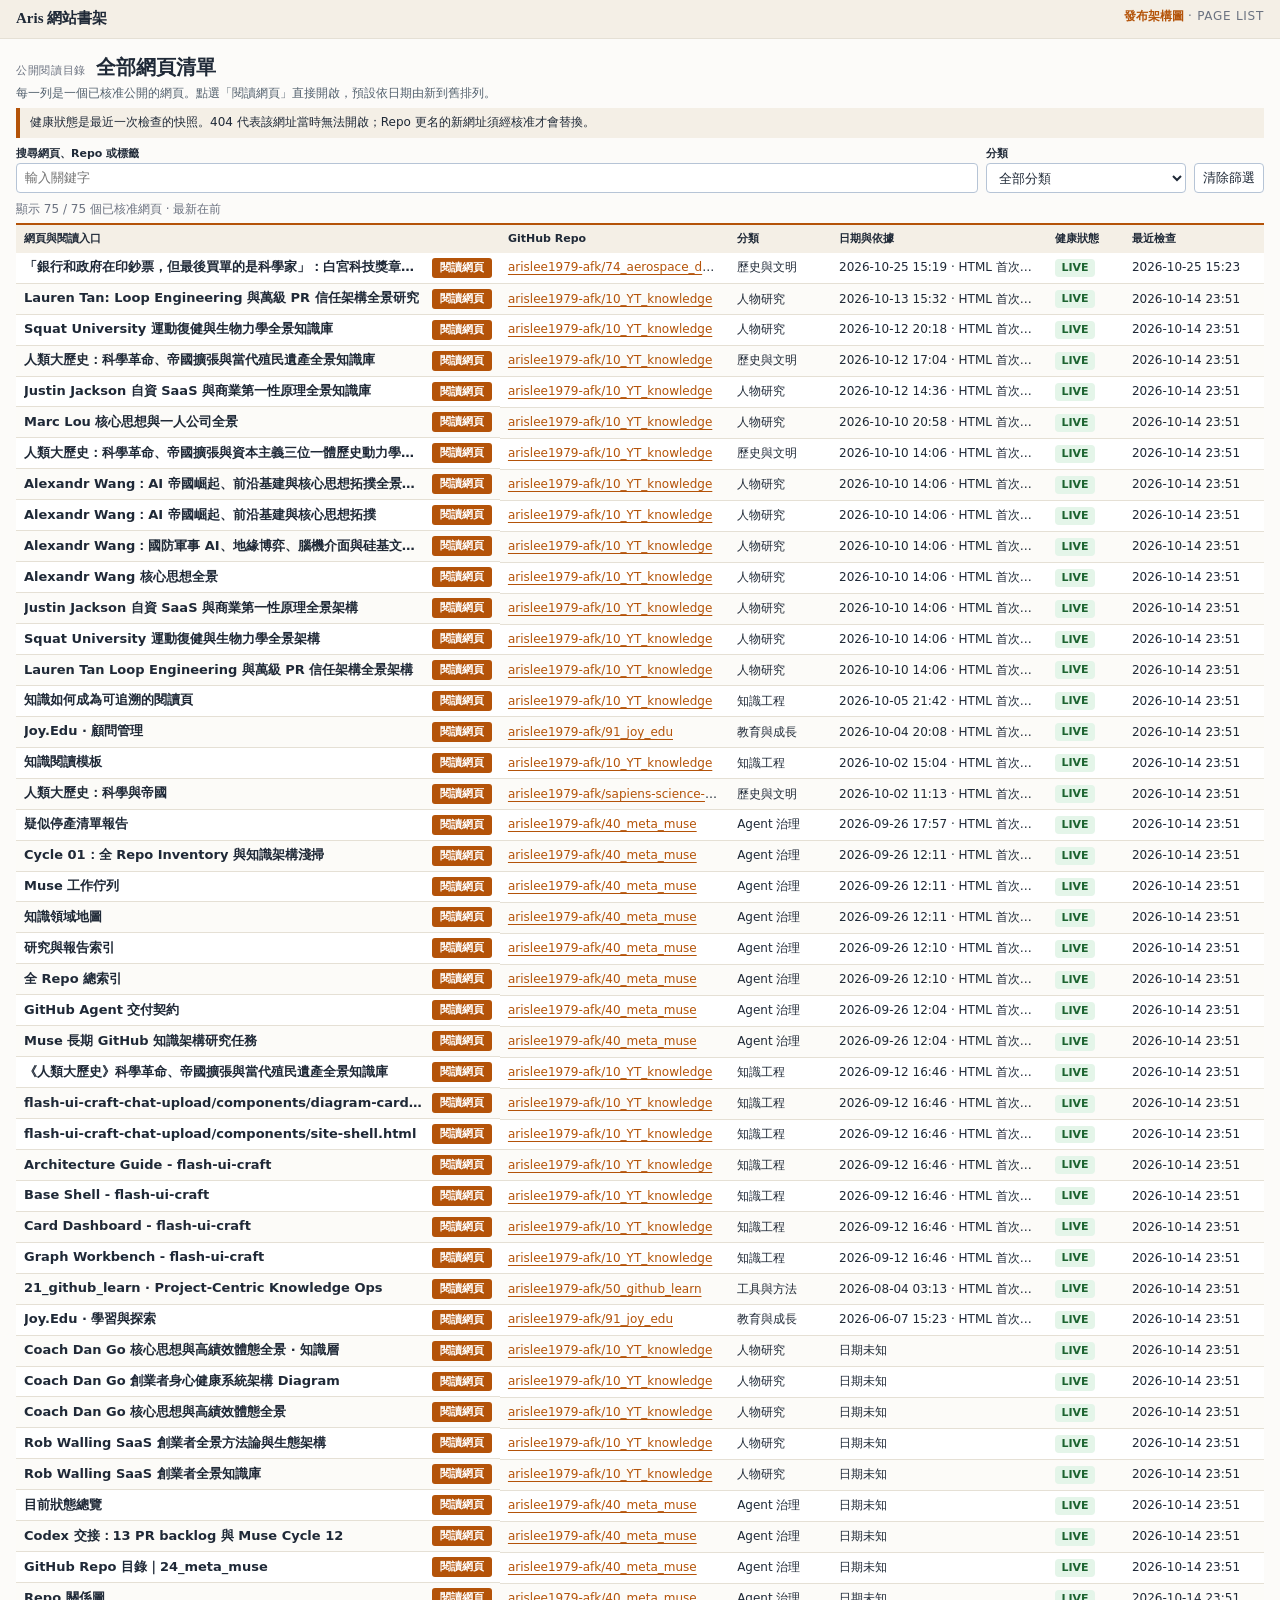
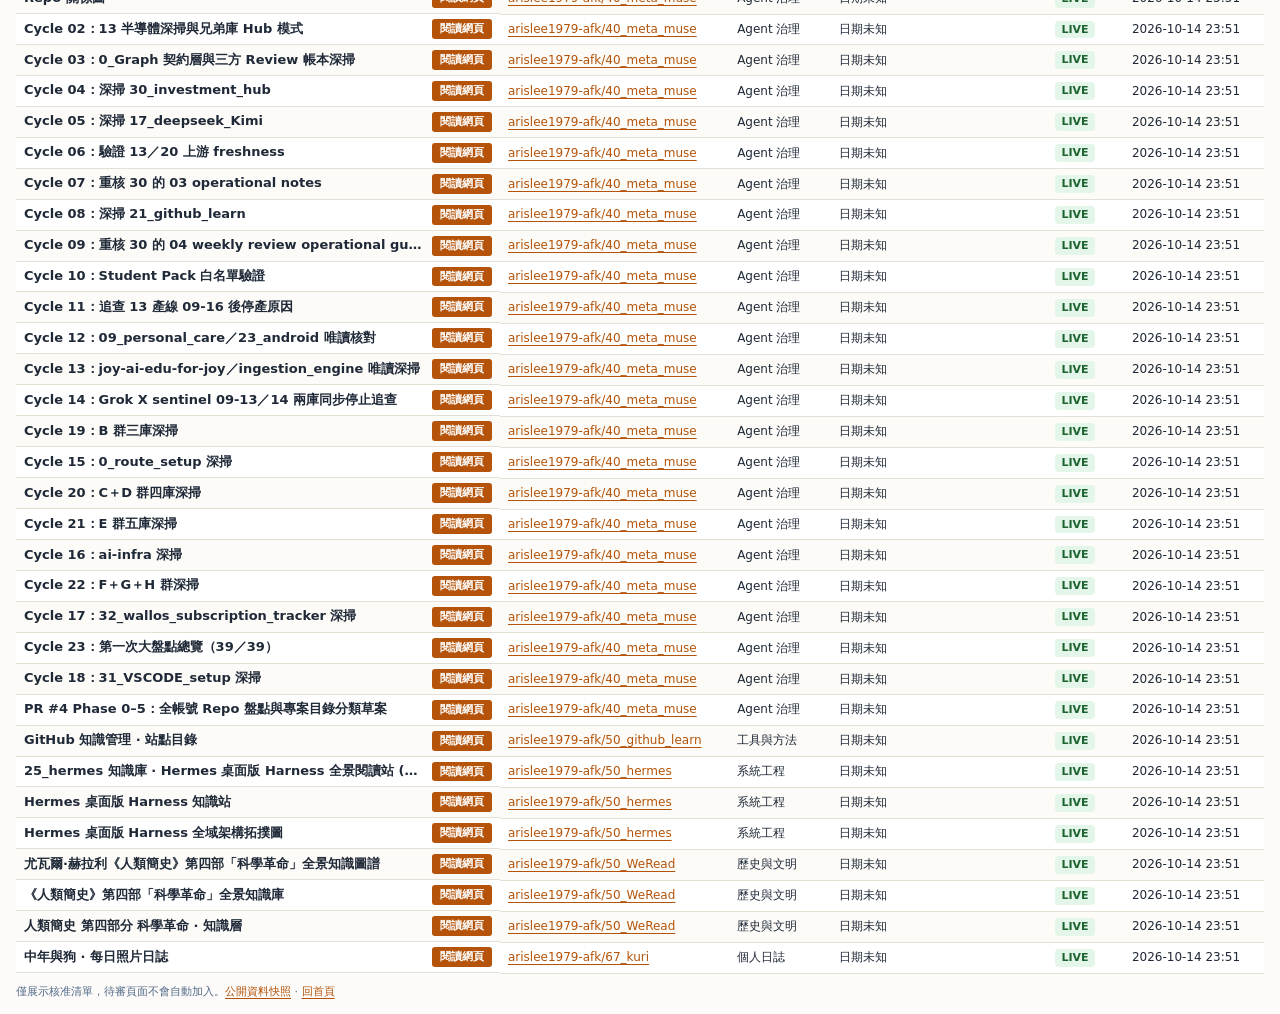
==== commit 717d6647: "feat(site): add White House medals page (75 pages)" ====
--- a/site/pages/index.html
+++ b/site/pages/index.html
@@ -1,9 +1,10 @@
 <!doctype html>
 <html lang="zh-Hant"><head><meta charset="utf-8"><meta name="viewport" content="width=device-width, initial-scale=1"><title>全部網頁清單 · Aris</title><meta name="description" content="Aris 已核准公開網頁清單。搜尋、分類與依日期排序的直接閱讀入口。"><link rel="stylesheet" href="list.css"><script src="list.js" defer></script></head>
 <body><header><a class="brand" href="../">Aris 網站書架</a><span><a href="../architecture/">發布架構圖</a> · PAGE LIST</span></header><main><p class="eyebrow">公開閱讀目錄</p><h1>全部網頁清單</h1><p class="intro">每一列是一個已核准公開的網頁。點選「閱讀網頁」直接開啟，預設依日期由新到舊排列。</p><p class="notice">健康狀態是最近一次檢查的快照。404 代表該網址當時無法開啟；Repo 更名的新網址須經核准才會替換。</p>
-<form id="filters" role="search" hidden><div><label for="search">搜尋網頁、Repo 或標籤</label><input id="search" type="search" placeholder="輸入關鍵字" autocomplete="off"></div><div><label for="category">分類</label><select id="category"><option value="">全部分類</option><option value="人物研究">人物研究</option><option value="歷史與文明">歷史與文明</option><option value="知識工程">知識工程</option><option value="教育與成長">教育與成長</option><option value="Agent 治理">Agent 治理</option><option value="工具與方法">工具與方法</option><option value="系統工程">系統工程</option><option value="個人日誌">個人日誌</option></select></div><button type="reset">清除篩選</button></form>
-<p id="result-count" role="status" aria-live="polite">共 74 個已核准網頁 · 最新在前</p><noscript><p>所有網頁已列在下方；啟用 JavaScript 可使用搜尋與分類。</p></noscript>
-<table><caption>已核准公開網頁，日期以台北時區顯示；未知日期置底。</caption><thead><tr><th scope="col">網頁與閱讀入口</th><th scope="col">GitHub Repo</th><th scope="col">分類</th><th scope="col">日期與依據</th><th scope="col">健康狀態</th><th scope="col">最近檢查</th></tr></thead><tbody><tr data-search="lauren tan: loop engineering 與萬級 pr 信任架構全景研究 arislee1979-afk/10_yt_knowledge 人物研究 10_yt_knowledge" data-category="人物研究"><td data-label="網頁與閱讀入口"><span class="page-name">Lauren Tan: Loop Engineering 與萬級 PR 信任架構全景研究</span><a class="read" href="https://arislee1979-afk.github.io/10_YT_knowledge/topics/10_loop-engineer-pr-study/presentation-claude/index.html">閱讀網頁</a></td><td data-label="GitHub Repo"><a href="https://github.com/arislee1979-afk/10_YT_knowledge">arislee1979-afk/10_YT_knowledge</a></td><td data-label="分類">人物研究</td><td data-label="日期與依據">2026-10-13 15:32 · HTML 首次入庫<a class="date-source" href="https://github.com/arislee1979-afk/10_YT_knowledge/commit/a733043352638b47aca793ae4a410c0eb8ff0fa8">日期證據</a></td><td data-label="健康狀態"><span class="badge live">LIVE</span></td><td data-label="最近檢查">2026-10-14 23:51</td></tr>
+<form id="filters" role="search" hidden><div><label for="search">搜尋網頁、Repo 或標籤</label><input id="search" type="search" placeholder="輸入關鍵字" autocomplete="off"></div><div><label for="category">分類</label><select id="category"><option value="">全部分類</option><option value="歷史與文明">歷史與文明</option><option value="人物研究">人物研究</option><option value="知識工程">知識工程</option><option value="教育與成長">教育與成長</option><option value="Agent 治理">Agent 治理</option><option value="工具與方法">工具與方法</option><option value="系統工程">系統工程</option><option value="個人日誌">個人日誌</option></select></div><button type="reset">清除篩選</button></form>
+<p id="result-count" role="status" aria-live="polite">共 75 個已核准網頁 · 最新在前</p><noscript><p>所有網頁已列在下方；啟用 JavaScript 可使用搜尋與分類。</p></noscript>
+<table><caption>已核准公開網頁，日期以台北時區顯示；未知日期置底。</caption><thead><tr><th scope="col">網頁與閱讀入口</th><th scope="col">GitHub Repo</th><th scope="col">分類</th><th scope="col">日期與依據</th><th scope="col">健康狀態</th><th scope="col">最近檢查</th></tr></thead><tbody><tr data-search="「銀行和政府在印鈔票，但最後買單的是科學家」：白宮科技獎章、musk 結盟與主權算力交換機制 arislee1979-afk/74_aerospace_defense_research 歷史與文明 74_aerospace_defense_research" data-category="歷史與文明"><td data-label="網頁與閱讀入口"><span class="page-name">「銀行和政府在印鈔票，但最後買單的是科學家」：白宮科技獎章、Musk 結盟與主權算力交換機制</span><a class="read" href="https://arislee1979-afk.github.io/74_aerospace_defense_research/15_scientists_foot_the_bill_white_house_medals_l1_light.html">閱讀網頁</a></td><td data-label="GitHub Repo"><a href="https://github.com/arislee1979-afk/74_aerospace_defense_research">arislee1979-afk/74_aerospace_defense_research</a></td><td data-label="分類">歷史與文明</td><td data-label="日期與依據">2026-10-25 15:19 · HTML 首次入庫<a class="date-source" href="https://github.com/arislee1979-afk/74_aerospace_defense_research/commit/f4ae6e08b4d0d308a1cf8767797b22cbf7e982af">日期證據</a></td><td data-label="健康狀態"><span class="badge live">LIVE</span></td><td data-label="最近檢查">2026-10-25 15:23</td></tr>
+<tr data-search="lauren tan: loop engineering 與萬級 pr 信任架構全景研究 arislee1979-afk/10_yt_knowledge 人物研究 10_yt_knowledge" data-category="人物研究"><td data-label="網頁與閱讀入口"><span class="page-name">Lauren Tan: Loop Engineering 與萬級 PR 信任架構全景研究</span><a class="read" href="https://arislee1979-afk.github.io/10_YT_knowledge/topics/10_loop-engineer-pr-study/presentation-claude/index.html">閱讀網頁</a></td><td data-label="GitHub Repo"><a href="https://github.com/arislee1979-afk/10_YT_knowledge">arislee1979-afk/10_YT_knowledge</a></td><td data-label="分類">人物研究</td><td data-label="日期與依據">2026-10-13 15:32 · HTML 首次入庫<a class="date-source" href="https://github.com/arislee1979-afk/10_YT_knowledge/commit/a733043352638b47aca793ae4a410c0eb8ff0fa8">日期證據</a></td><td data-label="健康狀態"><span class="badge live">LIVE</span></td><td data-label="最近檢查">2026-10-14 23:51</td></tr>
 <tr data-search="squat university 運動復健與生物力學全景知識庫 arislee1979-afk/10_yt_knowledge 人物研究 10_yt_knowledge" data-category="人物研究"><td data-label="網頁與閱讀入口"><span class="page-name">Squat University 運動復健與生物力學全景知識庫</span><a class="read" href="https://arislee1979-afk.github.io/10_YT_knowledge/topics/09_SquatUniversity/presentation-claude/index.html">閱讀網頁</a></td><td data-label="GitHub Repo"><a href="https://github.com/arislee1979-afk/10_YT_knowledge">arislee1979-afk/10_YT_knowledge</a></td><td data-label="分類">人物研究</td><td data-label="日期與依據">2026-10-12 20:18 · HTML 首次入庫<a class="date-source" href="https://github.com/arislee1979-afk/10_YT_knowledge/commit/991b808dd8c03acc85ce3a3458492a9735182f88">日期證據</a></td><td data-label="健康狀態"><span class="badge live">LIVE</span></td><td data-label="最近檢查">2026-10-14 23:51</td></tr>
 <tr data-search="人類大歷史：科學革命、帝國擴張與當代殖民遺產全景知識庫 arislee1979-afk/10_yt_knowledge 歷史與文明 10_yt_knowledge" data-category="歷史與文明"><td data-label="網頁與閱讀入口"><span class="page-name">人類大歷史：科學革命、帝國擴張與當代殖民遺產全景知識庫</span><a class="read" href="https://arislee1979-afk.github.io/10_YT_knowledge/topics/02_human-history/presentation-claude/index.html">閱讀網頁</a></td><td data-label="GitHub Repo"><a href="https://github.com/arislee1979-afk/10_YT_knowledge">arislee1979-afk/10_YT_knowledge</a></td><td data-label="分類">歷史與文明</td><td data-label="日期與依據">2026-10-12 17:04 · HTML 首次入庫<a class="date-source" href="https://github.com/arislee1979-afk/10_YT_knowledge/commit/a908accea5aa0d498f8055298ae877cde008efd1">日期證據</a></td><td data-label="健康狀態"><span class="badge live">LIVE</span></td><td data-label="最近檢查">2026-10-14 23:51</td></tr>
 <tr data-search="justin jackson 自資 saas 與商業第一性原理全景知識庫 arislee1979-afk/10_yt_knowledge 人物研究 10_yt_knowledge" data-category="人物研究"><td data-label="網頁與閱讀入口"><span class="page-name">Justin Jackson 自資 SaaS 與商業第一性原理全景知識庫</span><a class="read" href="https://arislee1979-afk.github.io/10_YT_knowledge/topics/08_JustinJackson/presentation-claude/index.html">閱讀網頁</a></td><td data-label="GitHub Repo"><a href="https://github.com/arislee1979-afk/10_YT_knowledge">arislee1979-afk/10_YT_knowledge</a></td><td data-label="分類">人物研究</td><td data-label="日期與依據">2026-10-12 14:36 · HTML 首次入庫<a class="date-source" href="https://github.com/arislee1979-afk/10_YT_knowledge/commit/85796c79d7333a065c16469c63a509330b2adaef">日期證據</a></td><td data-label="健康狀態"><span class="badge live">LIVE</span></td><td data-label="最近檢查">2026-10-14 23:51</td></tr>
